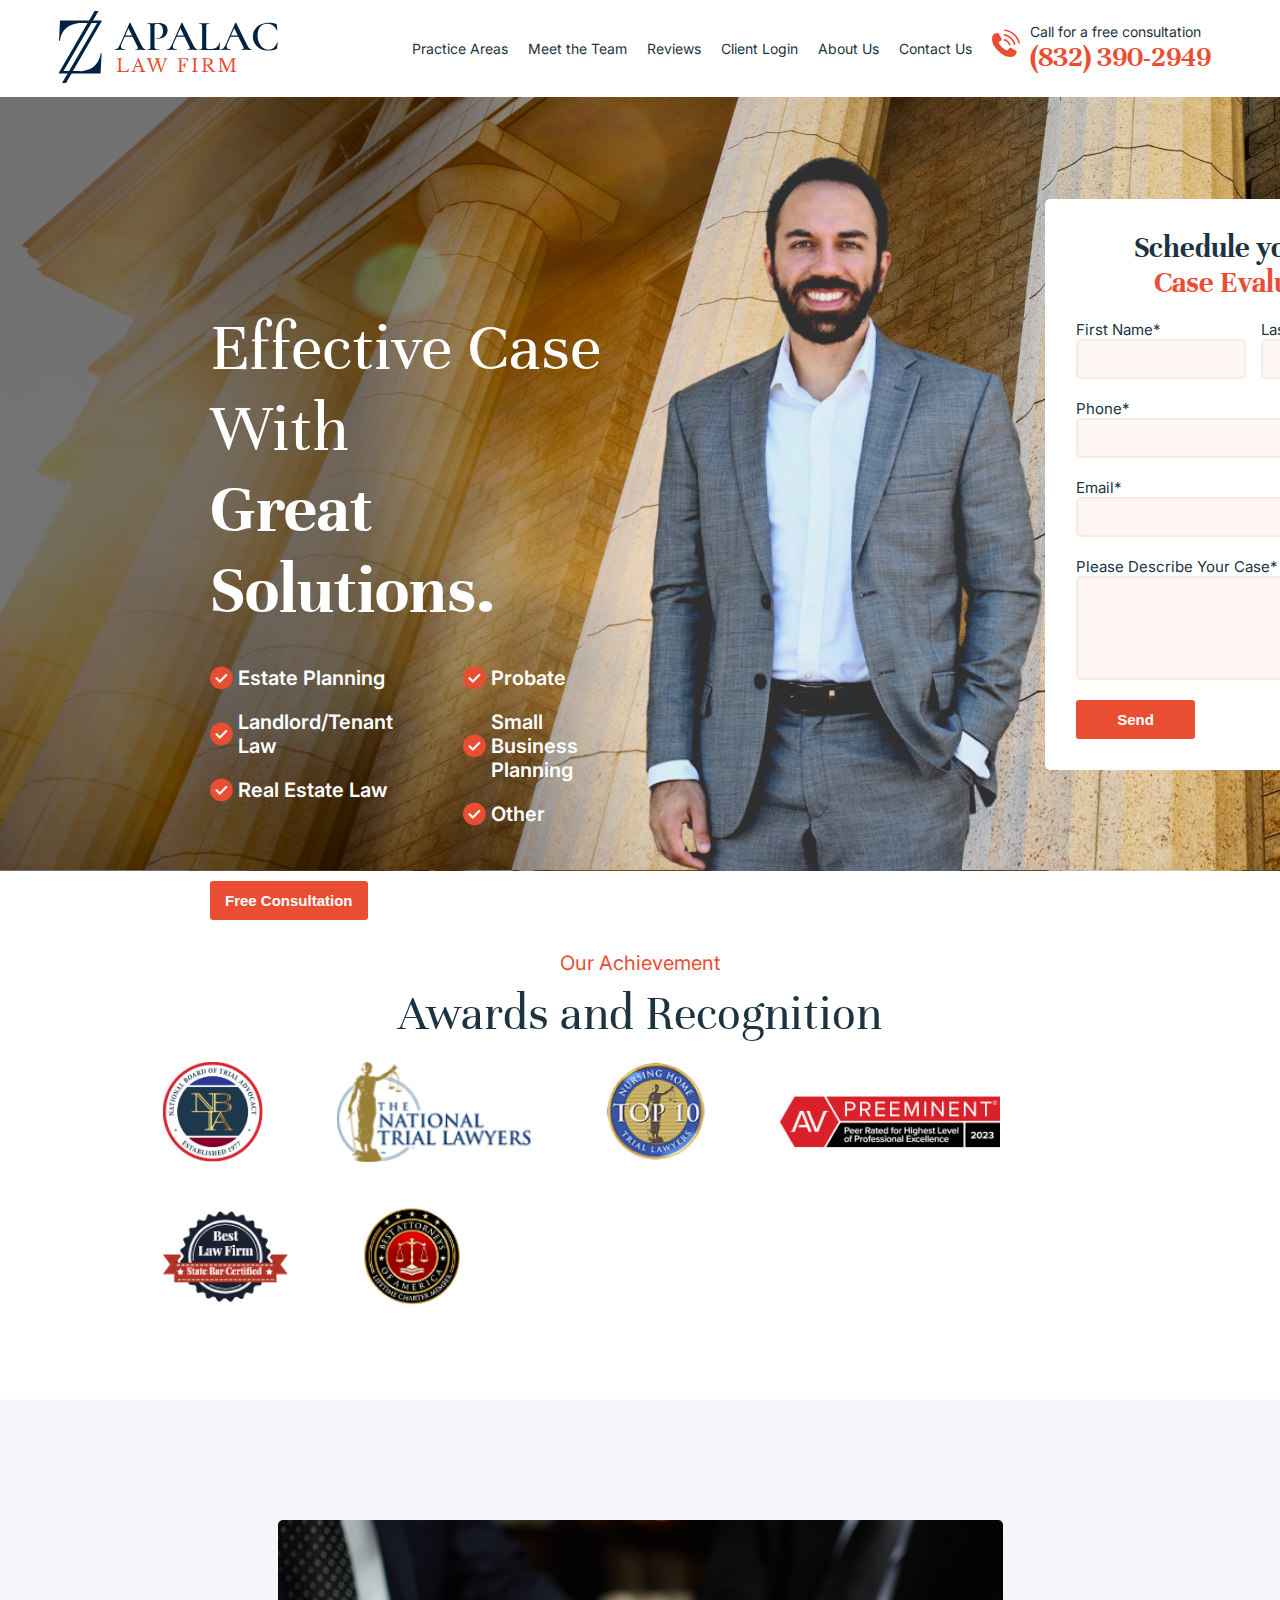
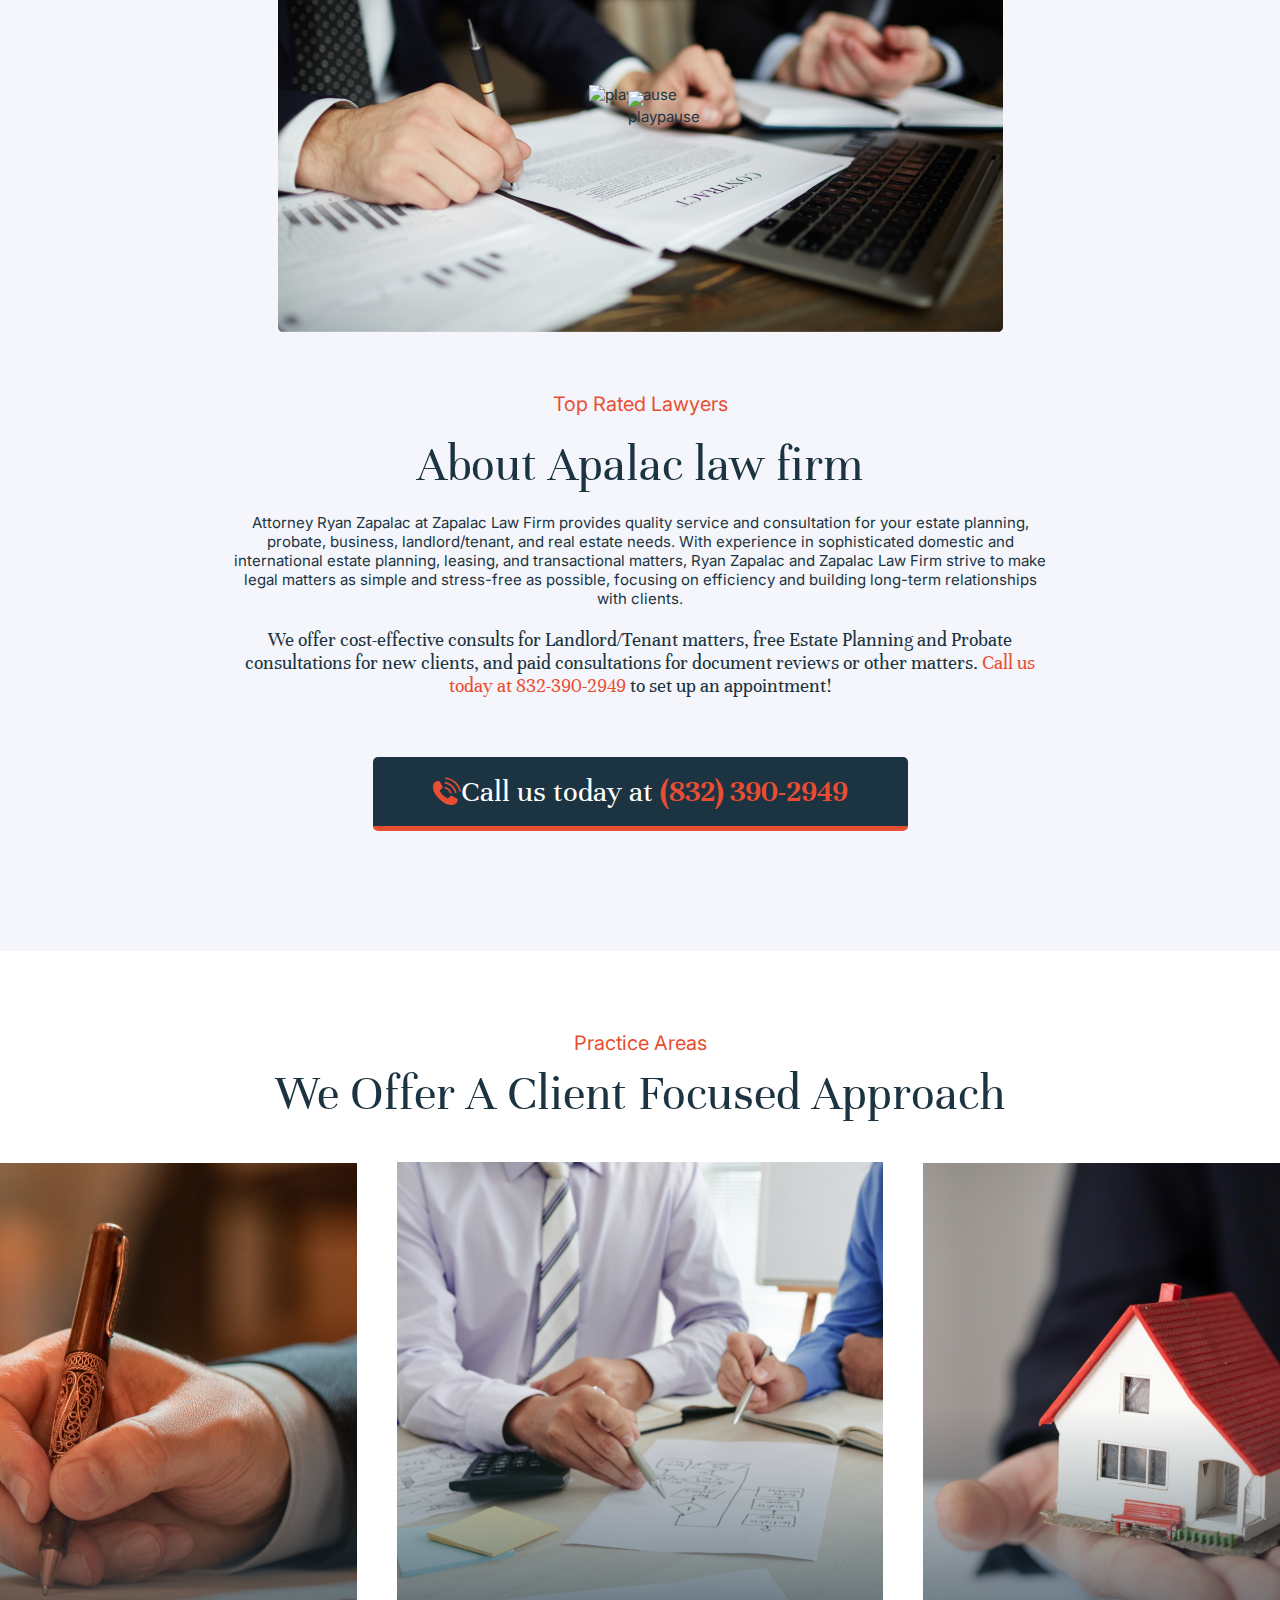
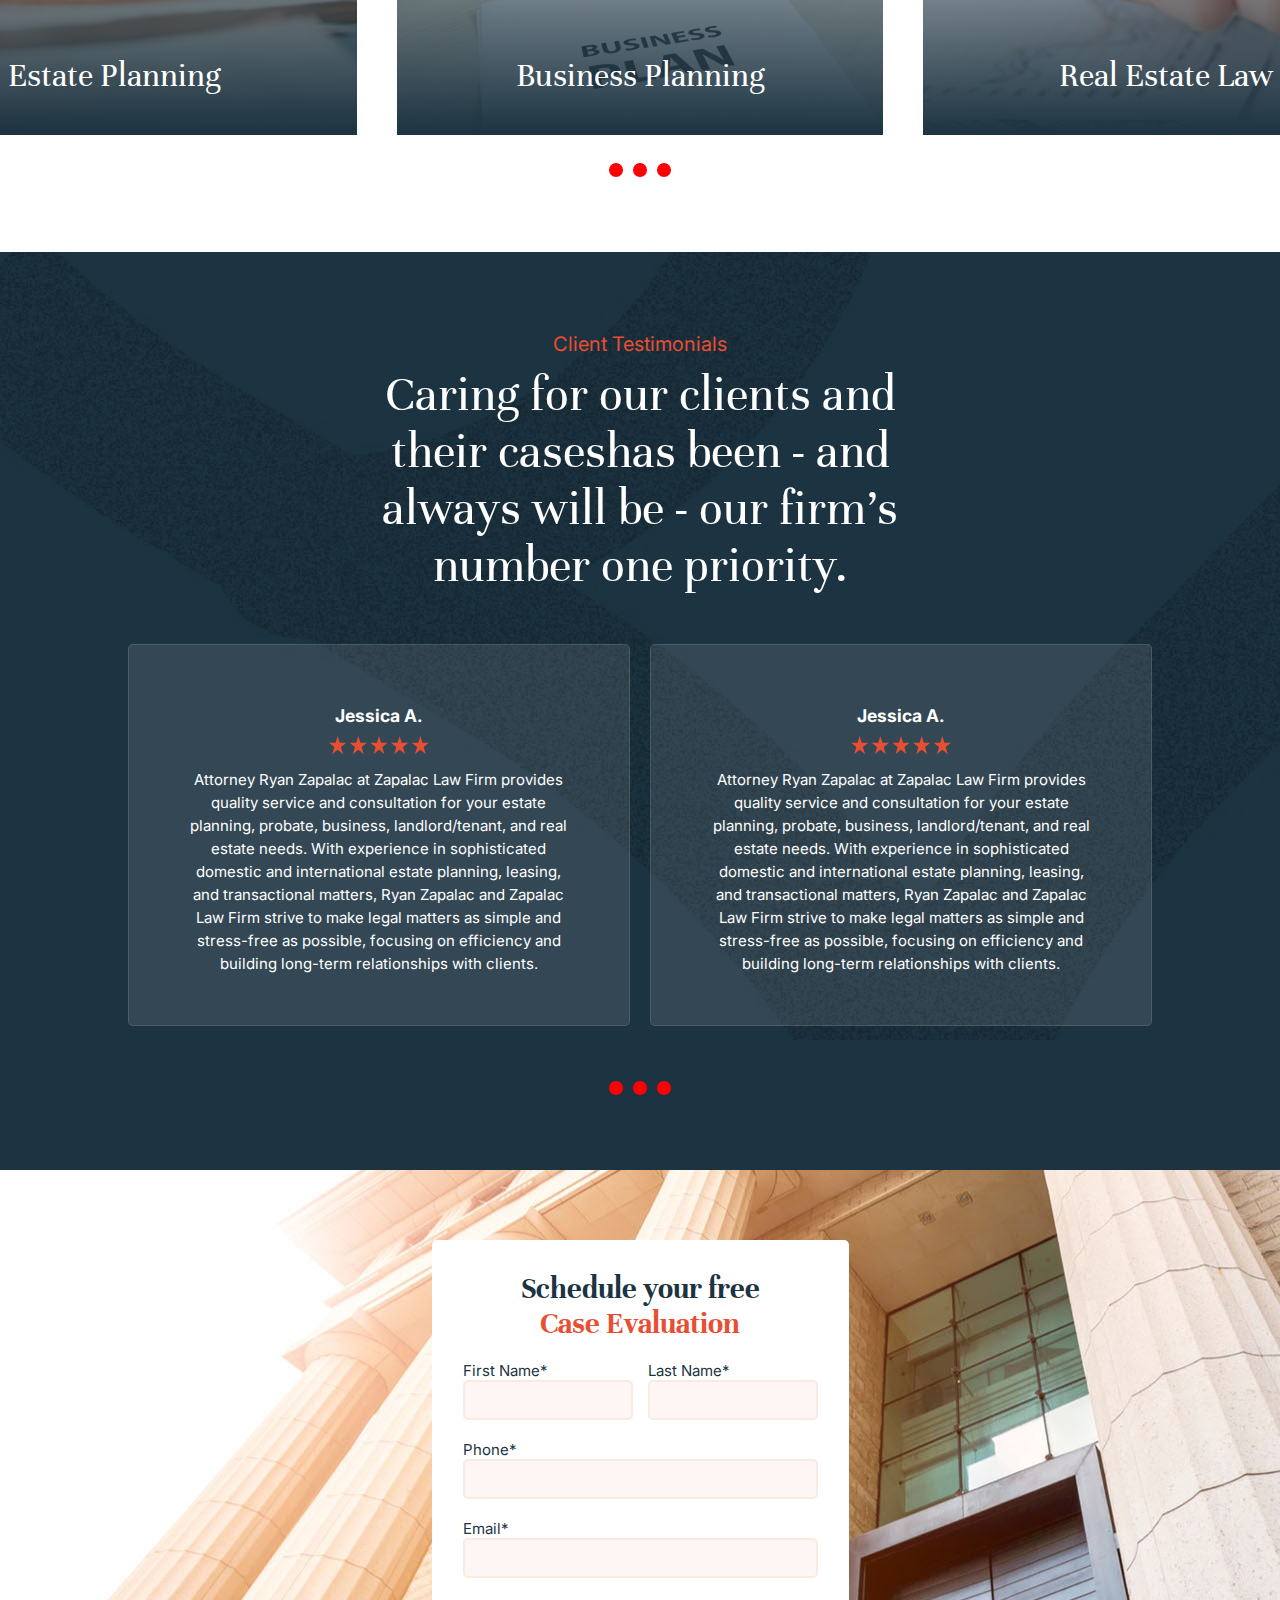
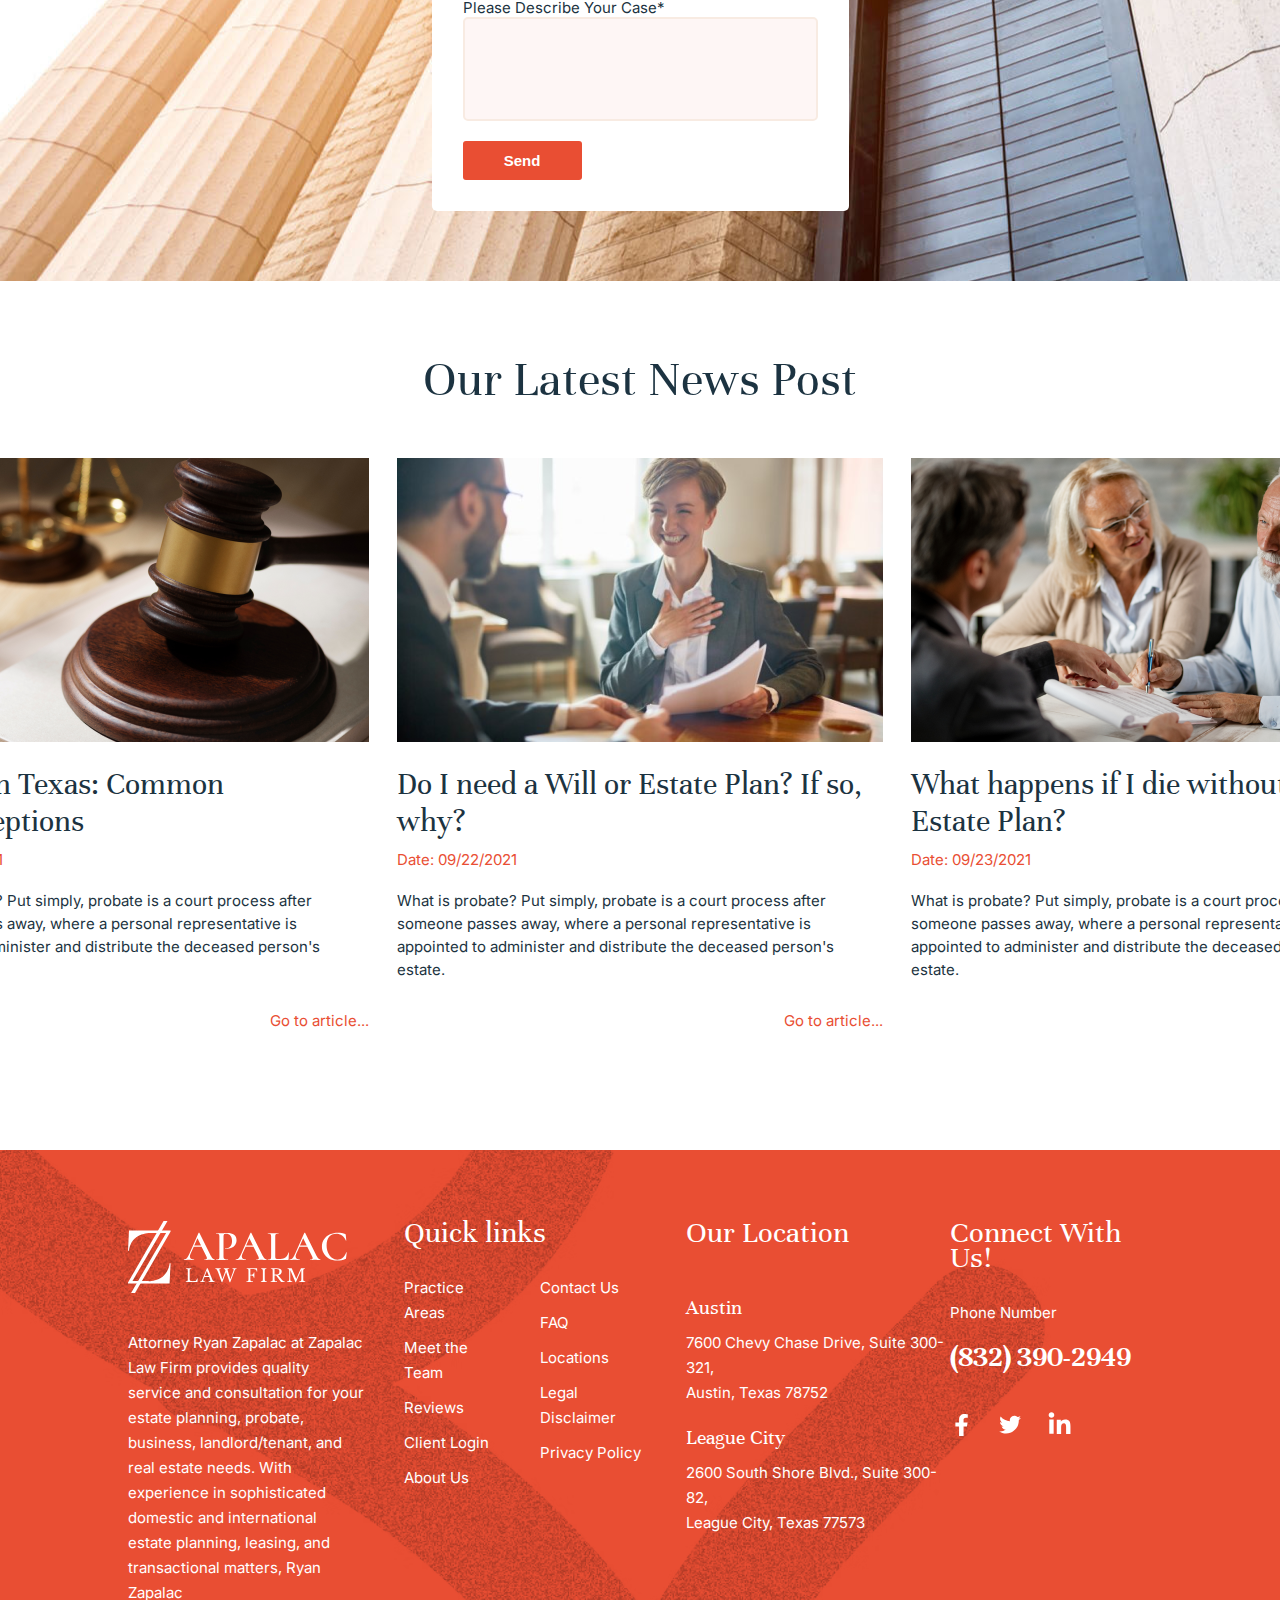
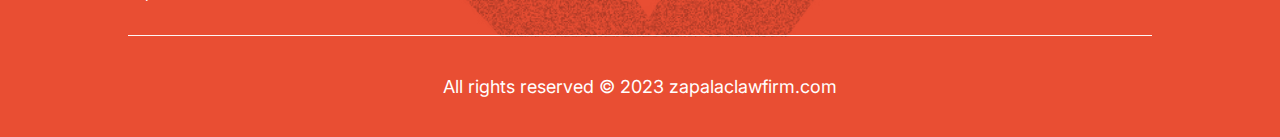
==== option_1/index.html @ a4710a79 "page 1 initiated" ====
<!DOCTYPE html>
<html lang="en">

<head>
    <meta charset="UTF-8">
    <meta name="viewport" content="width=device-width, initial-scale=1.0">
    <link rel="stylesheet" href="./styles.css">
    <title>ZAPALAC Law Firm</title>
</head>

<body>
    <div class="main">
        <header class="nav">
            <a href="#home"><img src="./src/apalac.svg" alt="zapalac logo"></a>
            <ul>
                <li><a href="#">Practice Areas<span class="arrow"></span></a></li>
                <li><a href="#">Meet the Team</a></li>
                <li><a href="#">Reviews</a></li>
                <li><a href="#">Client Login</a></li>
                <li><a href="#">About Us</a></li>
                <li><a href="#">Contact Us</a></li>
                <li class="contact">
                    <img src="./src/Vector_4.svg" alt="">
                    <span>Call for a free consultation <span class="phone">(832) 390-2949</span></span>
                </li>
            </ul>
        </header>
        <div class="hero">
            <div class="details">
                <h1>Effective Case With <span class="bold">Great Solutions.</span></h1>
                <div class="solutions">
                    <ul>
                        <li><img src="./src/check.svg" alt="check">Estate Planning</li>
                        <li><img src="./src/check.svg" alt="check">Landlord/Tenant Law</li>
                        <li><img src="./src/check.svg" alt="check">Real Estate Law</li>
                    </ul>
                    <ul>
                        <li><img src="./src/check.svg" alt="check">Probate</li>
                        <li><img src="./src/check.svg" alt="check">Small Business Planning</li>
                        <li><img src="./src/check.svg" alt="check">Other</li>
                    </ul>
                </div>
                <button><a href="#" class="button">Free Consultation</a></button>
            </div>
            <img id="person" src="./src/dfdsfd-removebg-preview 1.png" alt="person smiling">
            <form class="contact-form" action="">
                <h3>Schedule your free <span class="red">Case Evaluation</span></h3>
                <div class="form-name">
                    <label id="fn" for="first-name">First Name*</label>
                    <input type="text" id="first-name" name="first-name" required>
                    <label id="ln" for="last-name">Last Name*</label>
                    <input type="text" id="last-name" name="last-name" required>
                </div>
                <label for="phone">Phone*</label>
                <input type="tel" id="phone" name="phone" required>
                <label for="email">Email*</label>
                <input type="email" id="email" name="email" required>
                <label for="case">Please Describe Your Case*</label>
                <textarea name="case" id="case" cols="30" rows="10" required></textarea>
                <button class="send" type="submit">Send</button>
            </form>
        </div>
        <section class="awards">
            <p class="redinfo">Our Achievement</p>
            <h2>Awards and Recognition</h2>
            <div>
                <img src="./src/nbta_round_logo.png" alt="">
                <img src="./src/award_logo2.png" alt="">
                <img src="./src/award_logo1.png" alt="">
                <img src="./src/martindale-hubell.png" alt="">
                <img src="./src/award_logo3.png" alt="">
                <img src="./src/award_logo4.png" alt="">
            </div>
        </section>
        <section class="about">
            <div class="vid">
                <video poster="./src/businessman-reading-contract-closeup 1.png">
                    <source src="#" type="video/mp4">
                </video>
                <span class="controls">
                    <img id="circle" src="/src/Ellipse 12.svg" alt="playpause">
                    <img id="triangle" src="/src/Polygon 3.svg" alt="playpause">
                </span>
            </div>
            <p class="redinfo">
                Top Rated Lawyers
            </p>
            <h2>About Apalac law firm</h2>
            <p>
                Attorney Ryan Zapalac at Zapalac Law Firm provides quality service and consultation for your estate
                planning, probate, business, landlord/tenant, and real estate needs. With experience in sophisticated
                domestic and international estate planning, leasing, and transactional matters, Ryan Zapalac and Zapalac
                Law Firm strive to make legal matters as simple and stress-free as possible, focusing on efficiency and
                building long-term relationships with clients.
            </p>
            <p class="heading-font">
                We offer cost-effective consults for Landlord/Tenant matters, free Estate Planning and Probate
                consultations for new clients, and paid consultations for document reviews or other matters. <span
                    class="redinfo">Call
                    us today at 832-390-2949</span> to set up an appointment!
            </p>
            <div class="cell-phone">
                <img src="./src/Vector_4.svg" alt="">
                <span>Call us today at <span class="red">(832) 390-2949</span></span>
            </div>
        </section>
        <section class="offerings">
            <p class="redinfo">
                Practice Areas
            </p>
            <h2>We Offer A Client Focused Approach</h2>
            <div class="images carousel">
                <div class="image">
                    <img src="./src/director-signing-documents-with-fashion-pen-high-quality-photo (1) 2.png"
                        alt="signing document">
                    <figcaption>Estate Planning</figcaption>
                </div>
                <div class="image">
                    <img src="./src/two-cropped-startuppers-developing-business-plan 4.png"
                        alt="two startupper planning">
                    <figcaption>Business Planning</figcaption>
                </div>
                <div class="image">
                    <img src="./src/house-investments-elements-composition 2.png" alt="mini house on hand">
                    <figcaption>Real Estate Law</figcaption>
                </div>
            </div>
            <div class="nav-dot carousel">
                <span class="dot"></span>
                <span class="dot"></span>
                <span class="dot"></span>
            </div>
        </section>
        <section class="opinion">
            <p class="redinfo">
                Client Testimonials
            </p>
            <h2>Caring for our clients and their caseshas been - and always will be - our firm's number one priority.
            </h2>
            <div class="ratings carousel">
                <div class="rating">
                    <h3 class="client">Jessica A.</h3>
                    <div class="stars">
                        <img class="star-active" src="./src/Union.svg" alt="star">
                    </div>
                    <p class="client-opinion">
                        Attorney Ryan Zapalac at Zapalac Law Firm provides quality service and
                        consultation for your estate planning, probate, business, landlord/tenant, and real estate
                        needs. With experience in sophisticated domestic and international estate planning, leasing, and
                        transactional matters, Ryan Zapalac and Zapalac Law Firm strive to make legal matters as simple
                        and stress-free as possible, focusing on efficiency and building long-term relationships with
                        clients.
                    </p>
                </div>
                <div class="rating">
                    <h3 class="client">Jessica A.</h3>
                    <div class="stars">
                        <img class="star-active" src="./src/Union.svg" alt="star">
                    </div>
                    <p class="client-opinion">
                        Attorney Ryan Zapalac at Zapalac Law Firm provides quality service and
                        consultation for your estate planning, probate, business, landlord/tenant, and real estate
                        needs. With experience in sophisticated domestic and international estate planning, leasing, and
                        transactional matters, Ryan Zapalac and Zapalac Law Firm strive to make legal matters as simple
                        and stress-free as possible, focusing on efficiency and building long-term relationships with
                        clients.
                    </p>
                </div>
            </div>

            <div class="nav-dot carousel">
                <span class="dot"></span>
                <span class="dot"></span>
                <span class="dot"></span>
            </div>
        </section>
        <section class="case-eval">
            <form class="contact-form" action="">
                <h3>Schedule your free <span class="red">Case Evaluation</span></h3>
                <div class="form-name">
                    <label id="fn" for="first-name">First Name*</label>
                    <input type="text" id="first-name" name="first-name" required>
                    <label id="ln" for="last-name">Last Name*</label>
                    <input type="text" id="last-name" name="last-name" required>
                </div>
                <label for="phone">Phone*</label>
                <input type="tel" id="phone" name="phone" required>
                <label for="email">Email*</label>
                <input type="email" id="email" name="email" required>
                <label for="case">Please Describe Your Case*</label>
                <textarea name="case" id="case" cols="30" rows="10" required></textarea>
                <button class="send" type="submit">Send</button>
            </form>
        </section>
        <section class="post-content">
            <h2>
                Our Latest News Post
            </h2>
            <div class="posts carousel">
                <div class="post">
                    <img src="./src/top-view-career-guidance-items-judges 1.png" alt="judge items">
                    <h3 class="posttitle">Probate in Texas: Common Misconceptions</h3>
                    <p class="postdate">Date: 09/23/2021</p>
                    <p class="posttext">
                        What is probate? Put simply, probate is a court process after someone passes
                        away, where a personal representative is appointed to administer and distribute the deceased
                        person's estate.
                    </p>
                    <a href="#" class="postlink">Go to article...</a>
                </div>
                <div class="post">
                    <img src="./src/bg 1.png" alt="two person having conversation">
                    <h3 class="posttitle">Do I need a Will or Estate Plan? If so, why?</h3>
                    <p class="postdate">Date: 09/22/2021</p>
                    <p class="posttext">
                        What is probate? Put simply, probate is a court process after someone passes away, where a
                        personal representative is appointed to administer and distribute the deceased person's estate.
                    </p>
                    <a href="#" class="postlink">Go to article...</a>
                </div>
                <div class="post">
                    <img src="./src/mature-couple-having-meeting-with-bank-manager-signing-lease-agreement-office-focus-is-mature-man 1.png"
                        alt="mature couple having conversation with bank manager">
                    <h3 class="posttitle">What happens if I die without an Estate Plan?</h3>
                    <p class="postdate">Date: 09/23/2021</p>
                    <p class="posttext">What is probate? Put simply, probate is a court process after someone passes
                        away, where a personal representative is appointed to administer and distribute the deceased
                        person's estate.</p>
                    <a href="#" class="postlink">Go to article...</a>
                </div>
            </div>
        </section>
        <section class="footer">
            <div class="footer-column">
                <div class="footer-about">
                    <img src="./src/apalac-2.svg" alt="logo">
                    <p>
                        Attorney Ryan Zapalac at Zapalac Law Firm provides quality service and consultation for your
                        estate planning, probate, business, landlord/tenant, and real estate needs. With experience in
                        sophisticated domestic and international estate planning, leasing, and transactional matters,
                        Ryan Zapalac </p>
                </div>
                <div class="links">
                    <h4>Quick links</h4>
                    <div>
                        <ul class="navlink">
                            <li><a href="#">Practice Areas<span class="arrow"></span></a></li>
                            <li><a href="#">Meet the Team</a></li>
                            <li><a href="#">Reviews</a></li>
                            <li><a href="#">Client Login</a></li>
                            <li><a href="#">About Us</a></li>
                        </ul>
                        <ul class="navlink">
                            <li><a href="#">Contact Us</a></li>
                            <li><a href="#">FAQ</a></li>
                            <li><a href="#">Locations</a></li>
                            <li><a href="#">Legal Disclaimer</a></li>
                            <li><a href="#">Privacy Policy</a></li>
                        </ul>
                    </div>
                </div>
                <div class="location">
                    <h4>Our Location</h4>
                    <p class="place">Austin</p>
                    <p class="address">7600 Chevy Chase Drive, Suite 300-321, <br>Austin, Texas 78752</p>
                    <p class="place">League City</p>
                    <p class="address">2600 South Shore Blvd., Suite 300-82,
                        <br>League City, Texas 77573
                    </p>
                </div>
                <div class="social">
                    <h4>Connect With Us!</h4>
                    <p>Phone Number</p>
                    <h3 class="phone">(832) 390-2949</h3>
                    <div>
                        <a class="s-links" href="#"><img src="./src/cib_facebook-f.svg" alt="fb"></a>
                        <a class="s-links" href="#"><img src="./src/akar-icons_twitter-fill.svg" alt="twitter"></a>
                        <a class="s-links" href="#"><img src="./src/akar-icons_linkedin-fill.svg" alt="linkedin"></a>
                    </div>
                </div>
            </div>
            <hr class="line">
            <p class="copyright">All rights reserved &copy; 2023 zapalaclawfirm.com</p>
        </section>
    </div>

    <script src="./scripts.js"></script>
</body>

</html>
---- option_1/styles.css ----
@import url('https://fonts.googleapis.com/css2?family=Inter:wght@400;500;700&family=Unna:wght@400;700&display=swap');

* {
    margin: 0;
    padding: 0;
    box-sizing: border-box;
}

:root {
    --dark-color: #1C3341;
    --pop-color: #E94E33;
    --pop-muted-color: #fef6f5;
    --border-form: #f8ebe2;
    --border-rating: #DBDBDB26;
    --bg-primary: #ffffff;
    --bg-secondary: #f4f6fb;
    --header-font: 'Unna', serif;
    --detail-font: 'Inter', sans-serif;
}

html {
    font-size: 62.5%;
}

body {
    margin: 0 auto;
    color: var(--dark-color);
    font-family: var(--detail-font);
    font-size: 1.5rem;
    max-width: 192rem;
}


a {
    color: var(--dark-color);
    text-decoration: none;
}

.nav {
    padding: 1.2rem;
    display: flex;
    align-items: center;
    height: 9.7rem;
    justify-content: space-around;
}

.nav ul {
    display: flex;
    align-items: center;
}

.nav ul li {
    font-size: 1.4rem;
    padding: 1rem;
    list-style: none;
}

.contact {
    display: flex;
}

.contact img {
    padding: 0 1rem 1rem 0
}

.phone {
    display: block;
    color: var(--pop-color);
    font-family: var(--header-font);
    font-size: 3rem;
    font-weight: 600;
}

.hero {
    padding: 0 21rem 0 0;
    width: 100%;
    height: 77.4rem;
    display: flex;
    align-items: center;
    justify-content: space-around;
    background-image: url(./src/grey-marble-column-details-building\ 1.png);
}

#person {
    margin: 5.5rem 0 0 0;
}

.details {
    padding: 21rem 0 0 21rem;
    color: var(--bg-primary);
    height: 100%;
    width: 60%;
    background-image: linear-gradient(90deg, rgba(0, 0, 0, 0.55) 55%, rgba(0, 0, 0, 0));
}



h1 {

    font-family: var(--header-font);
    font-size: 7rem;
    font-weight: 400;
}

.bold {
    display: block;
    font-weight: 600;
}

.solutions {
    display: flex;
    padding: 2.5rem 0;
}

.solutions li {
    display: flex;
    padding: 1rem 7rem 1rem 0;
    list-style-type: none;
    font-weight: 600;
    font-size: 2rem;

}

.solutions li img {
    padding-right: 0.5rem;
}

form {
    padding: 3.1rem;
    background-color: var(--bg-primary);
    display: flex;
    flex-direction: column;
    justify-content: center;
    border-radius: 5px;
}

form * {
    display: block;
}

label {
    padding-top: 2rem;
}

input,
textarea {
    padding: 1rem;
    height: 4rem;
    background-color: var(--pop-muted-color);
    border: 2px solid var(--border-form);
    border-radius: 5px;
}

.form-name {
    display: grid;
    grid-template:
        'lb1 lb2'
        'inp1 inp2';
    gap: 0 1.5rem;
}

.form-name * {
    width: 17rem;
}

#fn {
    grid-area: lb1;
}

#ln {
    grid-area: lb2;
}

#first-name {
    grid-area: inp1;
}

#last-name {
    grid-area: inp2;
}

#case {
    resize: none;
    height: 10.4rem;
}

button {
    color: var(--bg-primary);
    background-color: var(--pop-color);
    margin-top: 2rem;
    padding: 1.1rem 1.5rem;
    border: none;
    border-radius: 3px;
    font-weight: 600;
    font-size: 1.5rem;
}

button a {
    color: var(--bg-primary);
}

.send {
    width: 11.9rem;
}

section {
    padding: 7rem 10%;
    display: flex;
    flex-direction: column;
    align-items: center;
}

.redinfo {
    color: var(--pop-color);
    font-size: 2rem;
    padding: 1rem;
}

.awards img {
    padding: 2rem 3.5rem;
}

.about {
    background-color: var(--bg-secondary);
}

.vid {
    position: relative;
    width: 72.5rem;
    height: 41.2rem;
    margin: 5rem 0;
}

.controls {
    position: absolute;
    top: 40%;
    left: 43%;
}

#triangle {
    position: absolute;
    top: 31%;
    left: 44%;
}

.about h2,
.about p {
    padding: 1rem 10rem;
    text-align: center;
}

.heading-font {
    font-family: var(--header-font);
    font-size: 2rem;
}

.heading-font .redinfo {
    padding: 0;
}

h2 {
    font-family: var(--header-font);
    font-size: 5rem;
    font-weight: 400;
}

form h3,
.red {
    font-family: var(--header-font);
    font-size: 3.1rem;
    text-align: center;

}

.red {
    color: var(--pop-color);
    font-weight: 600;
}

.cell-phone {
    margin: 5rem 0;
    display: flex;
    font-size: 3.1rem;
    font-family: var(--header-font);
    color: var(--bg-primary);
    background-color: var(--dark-color);
    padding: 1.7rem 6rem;
    border-radius: 0.5rem;
    border-bottom: 0.5rem solid var(--pop-color);
}

.carousel {
    display: flex;

    align-items: center;
    justify-content: space-between;
}



.image {
    padding: 4rem 2rem 2rem;
    position: relative;
}

figcaption {
    background-image: linear-gradient(rgba(0, 0, 0, 0), var(--dark-color));
    text-align: center;
    position: absolute;
    width: calc(100% - 4rem);
    padding: 25rem 0 4rem;
    bottom: 3.6%;
    font-family: var(--header-font);
    font-size: 3.4rem;
    color: var(--bg-primary);
}

.dot {
    width: 1.4rem;
    aspect-ratio: 1;
    background: red;
    margin: 0.5rem;
    border-radius: 50%;
}

.opinion {
    text-align: center;
    color: var(--bg-primary);
    background-image: url(./src/IMG.png);
    background-repeat: no-repeat;
    background-color: var(--dark-color);
}

.opinion h2 {
    width: 59%;
}

.ratings {
    padding: 5rem 0;
}

.rating {
    border: 1px solid var(--border-rating);
    border-radius: 5px;
    padding: 6rem 6rem 5rem;
    width: 49%;
    background-color: rgba(255, 255, 255, .1);
}

.client-opinion,
.posttext {
    line-height: 2.3rem;
}

.stars {
    padding: 1rem;
}

.case-eval {
    background-image: url(src/european-style-roman-column-1920x1200\ 2.png);
}

.post {
    margin: 5rem 1.4rem;
    width: 48.6rem;
}

.posttitle {
    font-family: var(--header-font);
    font-size: 3.2rem;
    font-weight: 400;
    padding: 2rem 0 1rem;
}

.postdate {
    color: var(--pop-color);
    padding-bottom: 2rem;
}

.postlink {
    color: var(--pop-color);
    display: block;
    padding-top: 3rem;
    text-align: right;
}

.footer {
    background-color: var(--pop-color);
    background-image: url(./src/IMG-1.png);
    background-repeat: no-repeat;
    color: var(--bg-primary);
    padding-bottom: 0;
}

.footer h4,
.footer img {
    padding: 0 0 3rem 0;
    font-family: var(--header-font);
    font-size: 3.1rem;
    font-weight: 400;
}

.place {
    font-family: var(--header-font);
    font-size: 2.1rem;
    padding: 2rem 0 1rem 0;
}

.footer-column {
    display: flex;
    width: 100%;
    justify-content: space-between;
    line-height: 2.5rem;
    padding-bottom: 1rem;
}

.links div {
    display: flex;
}

.footer-about {
    padding-right: 4rem;
    width: 27%;
}



.footer li {
    list-style: none;
    padding: 0 4rem 1rem 0;
}

.footer li a {
    color: var(--bg-primary);
}

.footer .phone {
    color: var(--bg-primary);
    padding: 2rem 0 4rem 0;
}

.s-links {
    padding-right: 2rem;
}

.line {
    margin: 2rem;
    background-color: var(--pop-muted-color);
    width: 100%;
    height: 1px;
    border: none;
}

.copyright {
    padding: 2rem 0 4rem 0;
    font-size: 1.8rem;
}
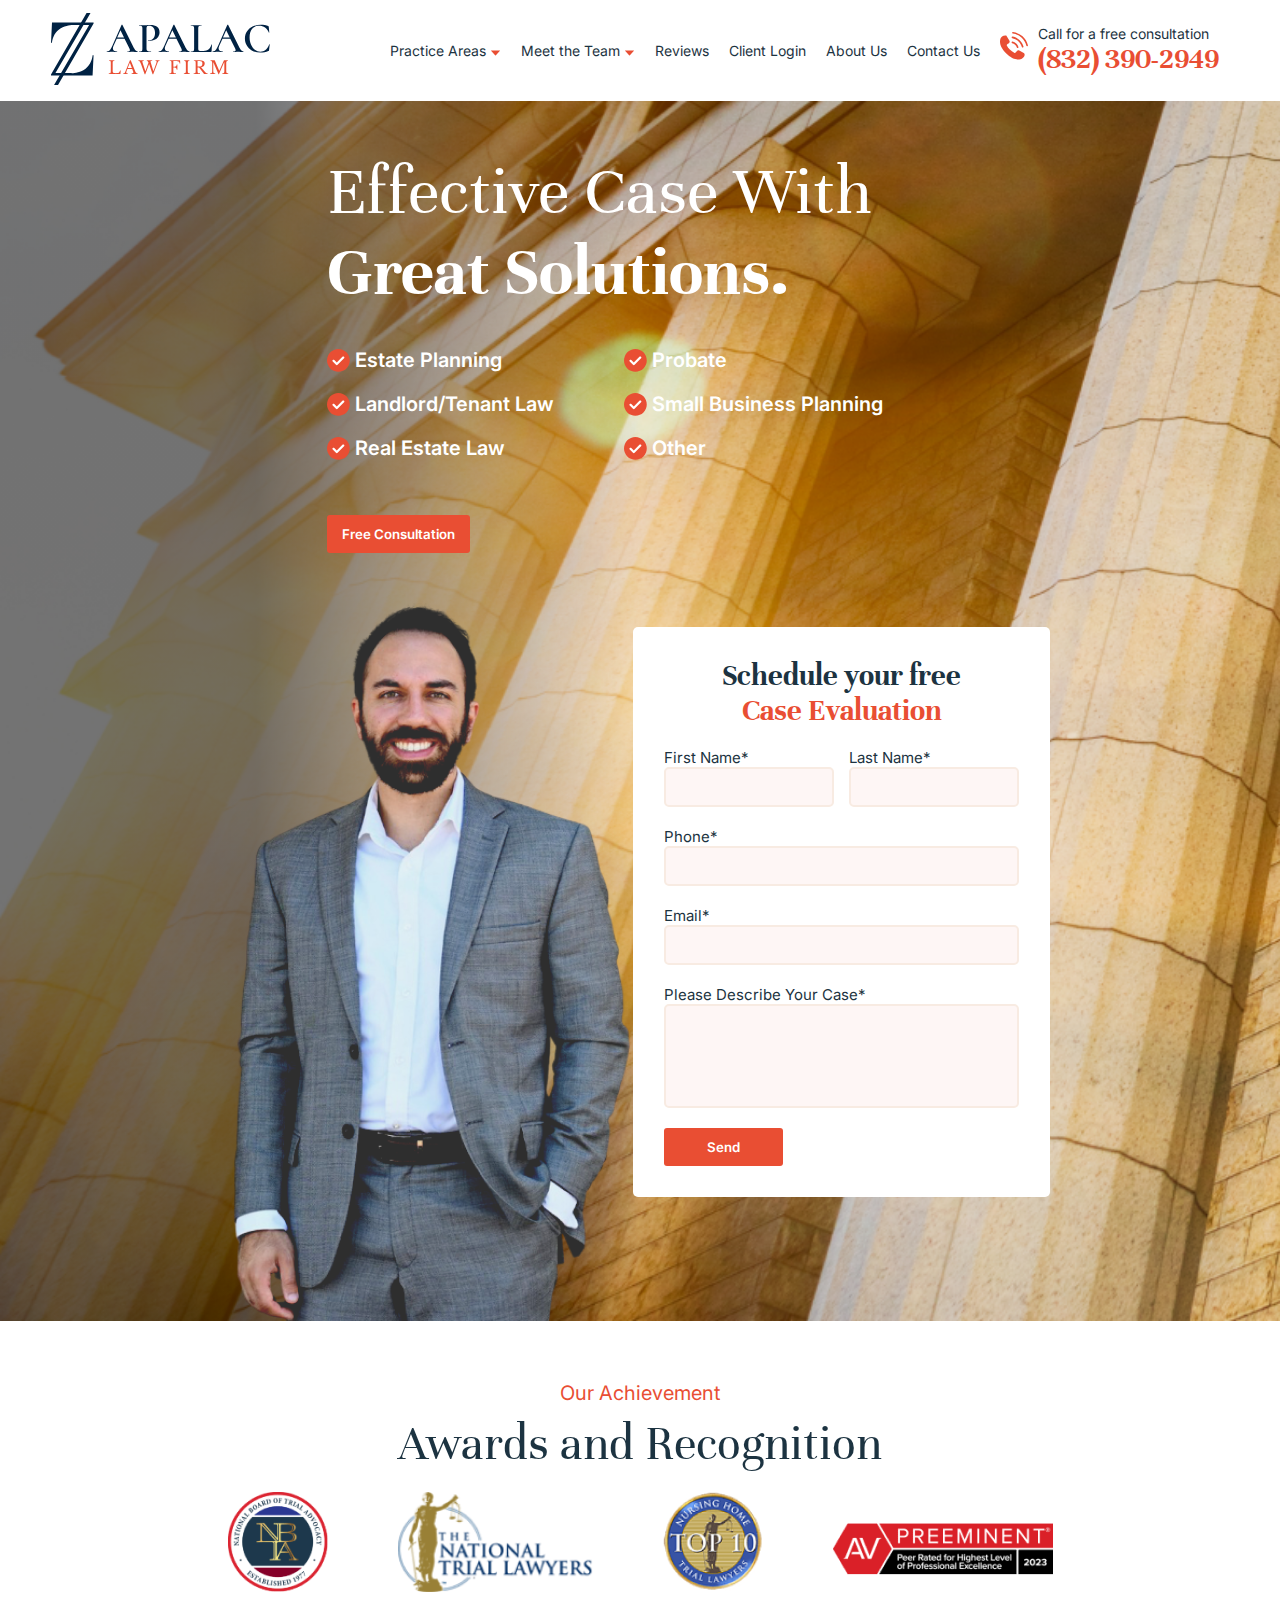
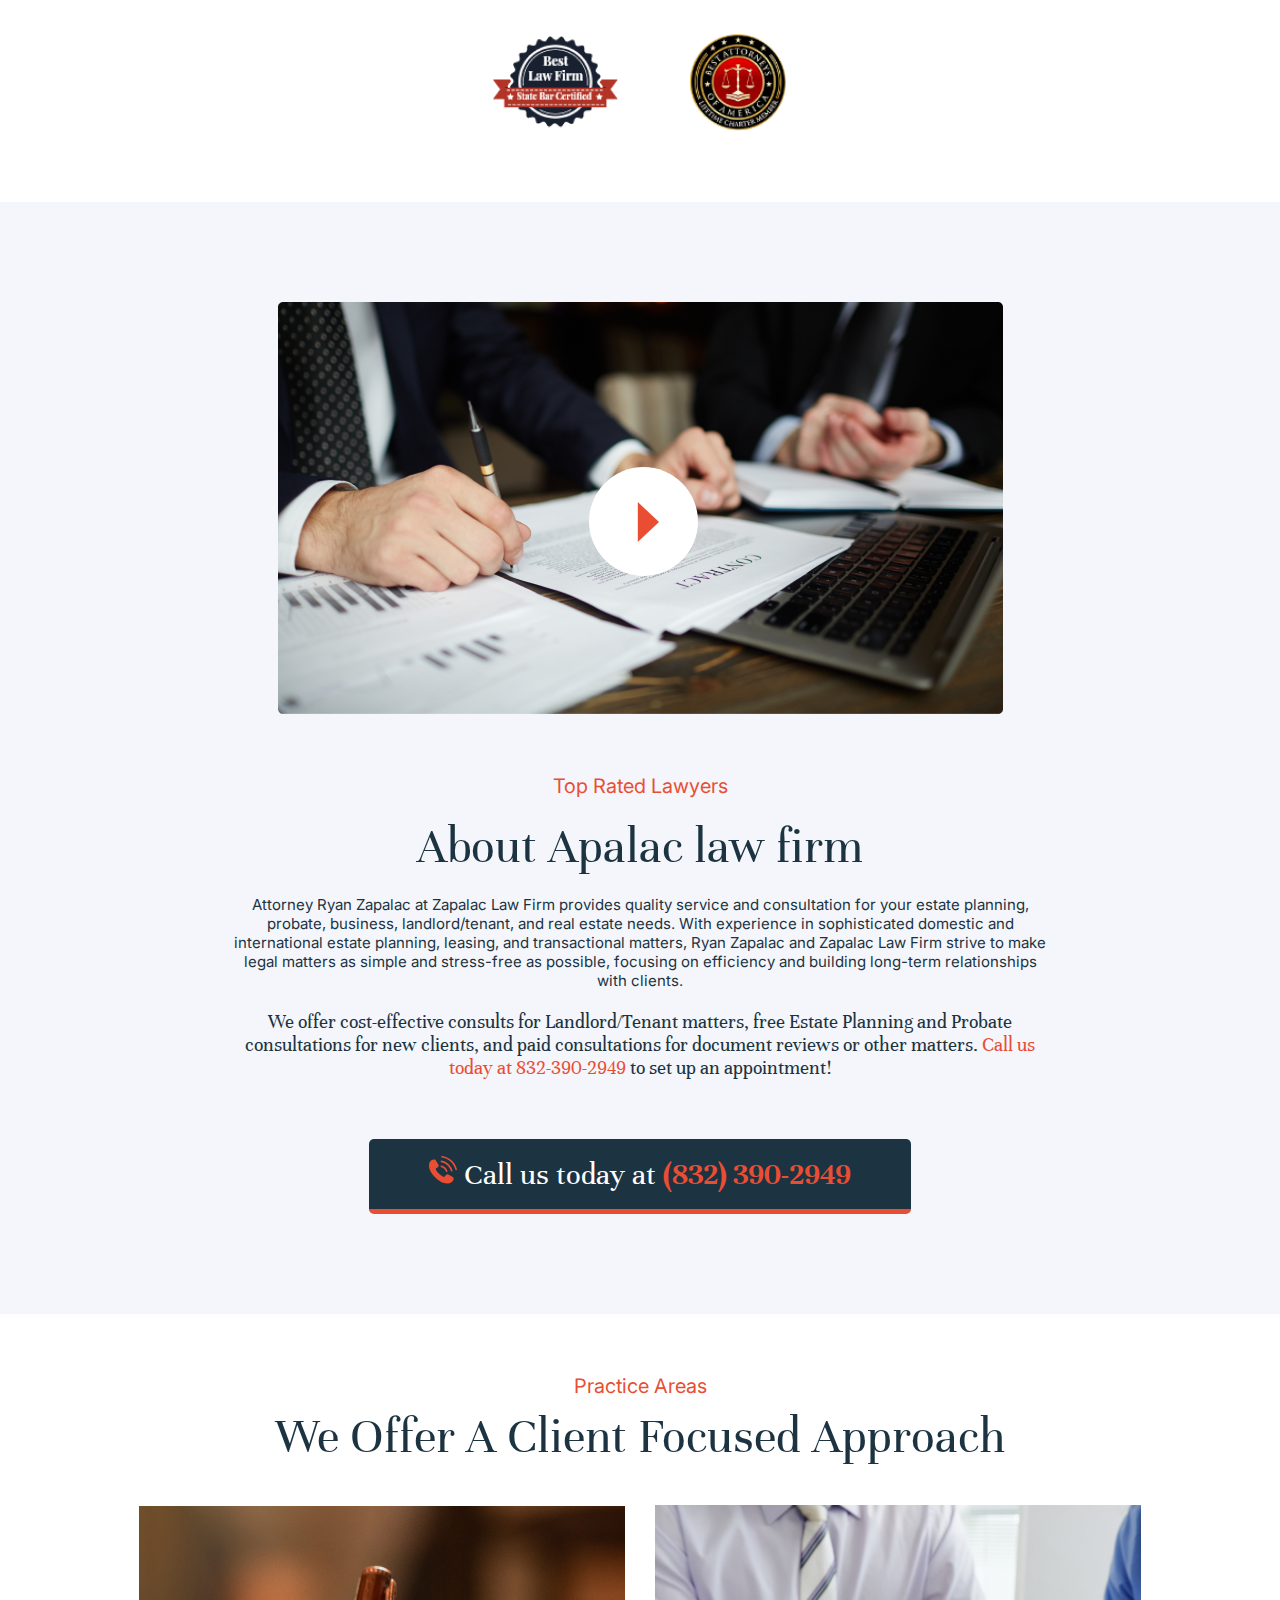
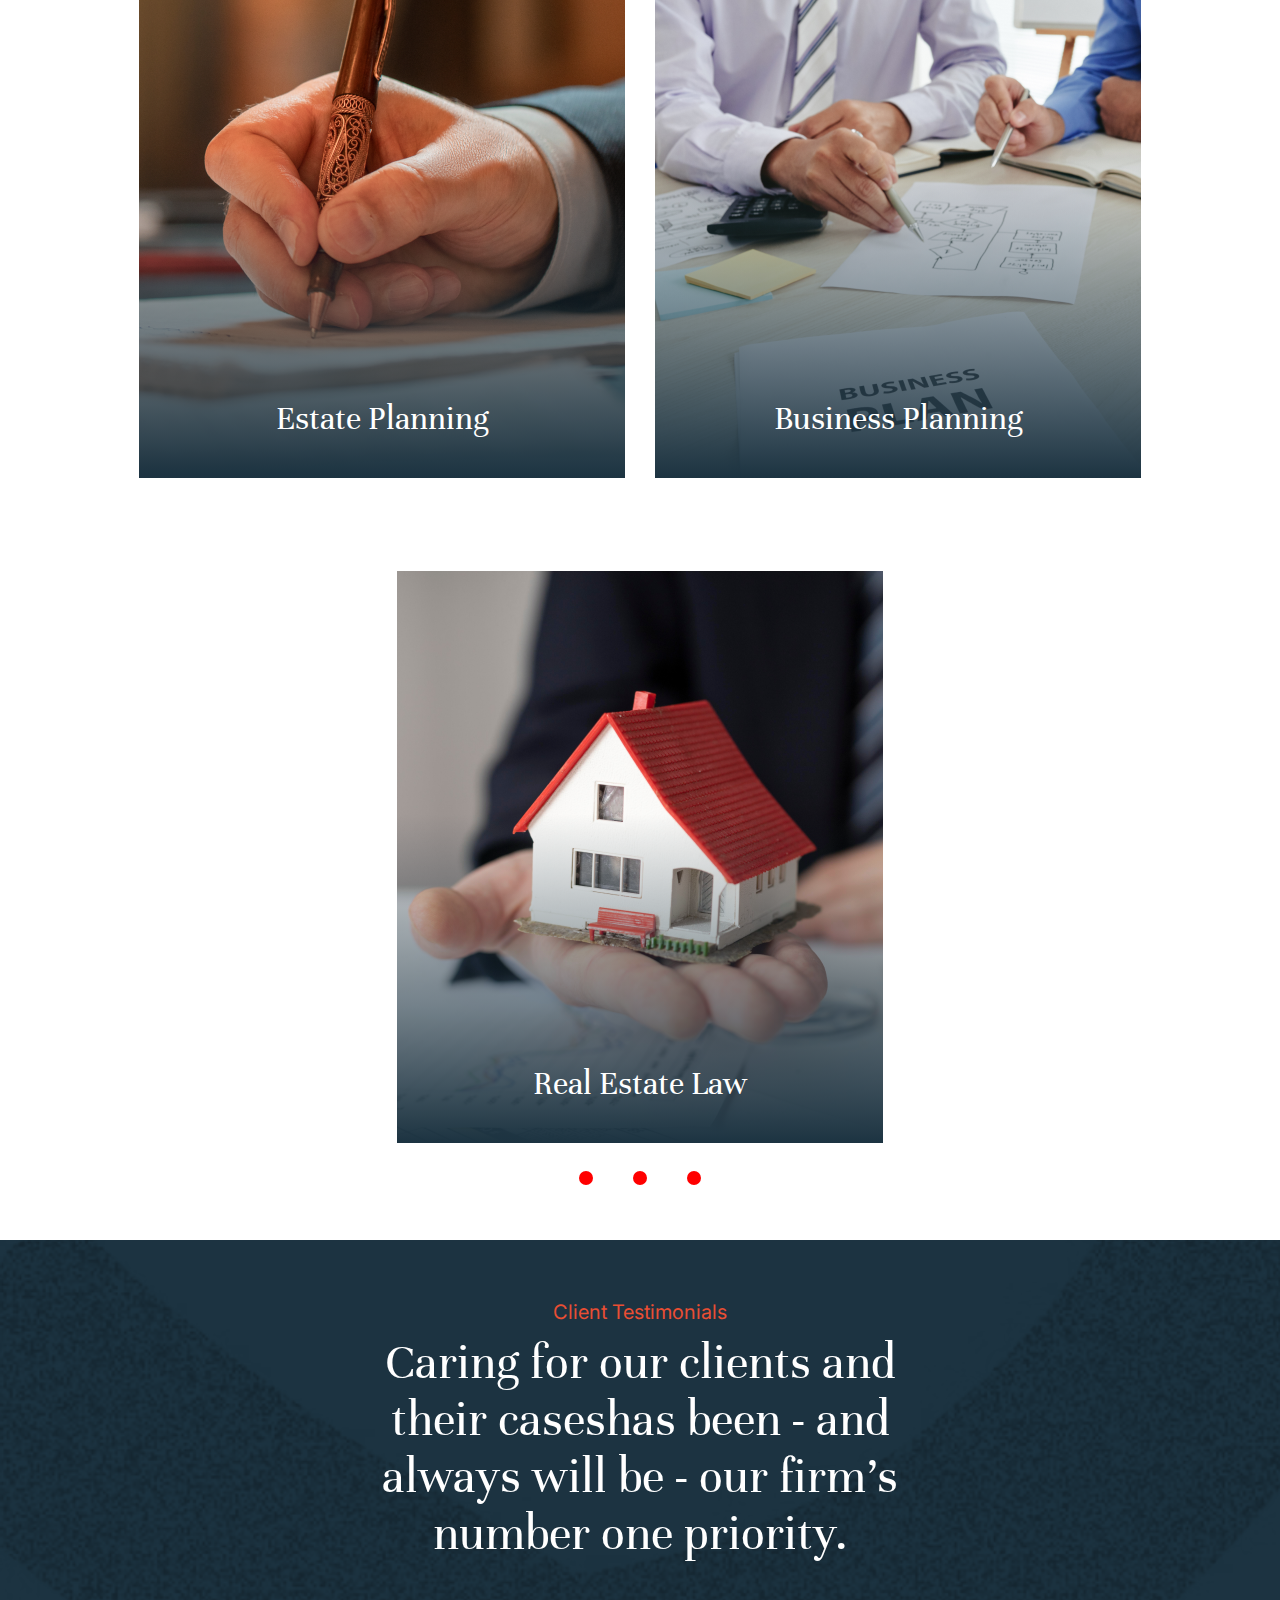
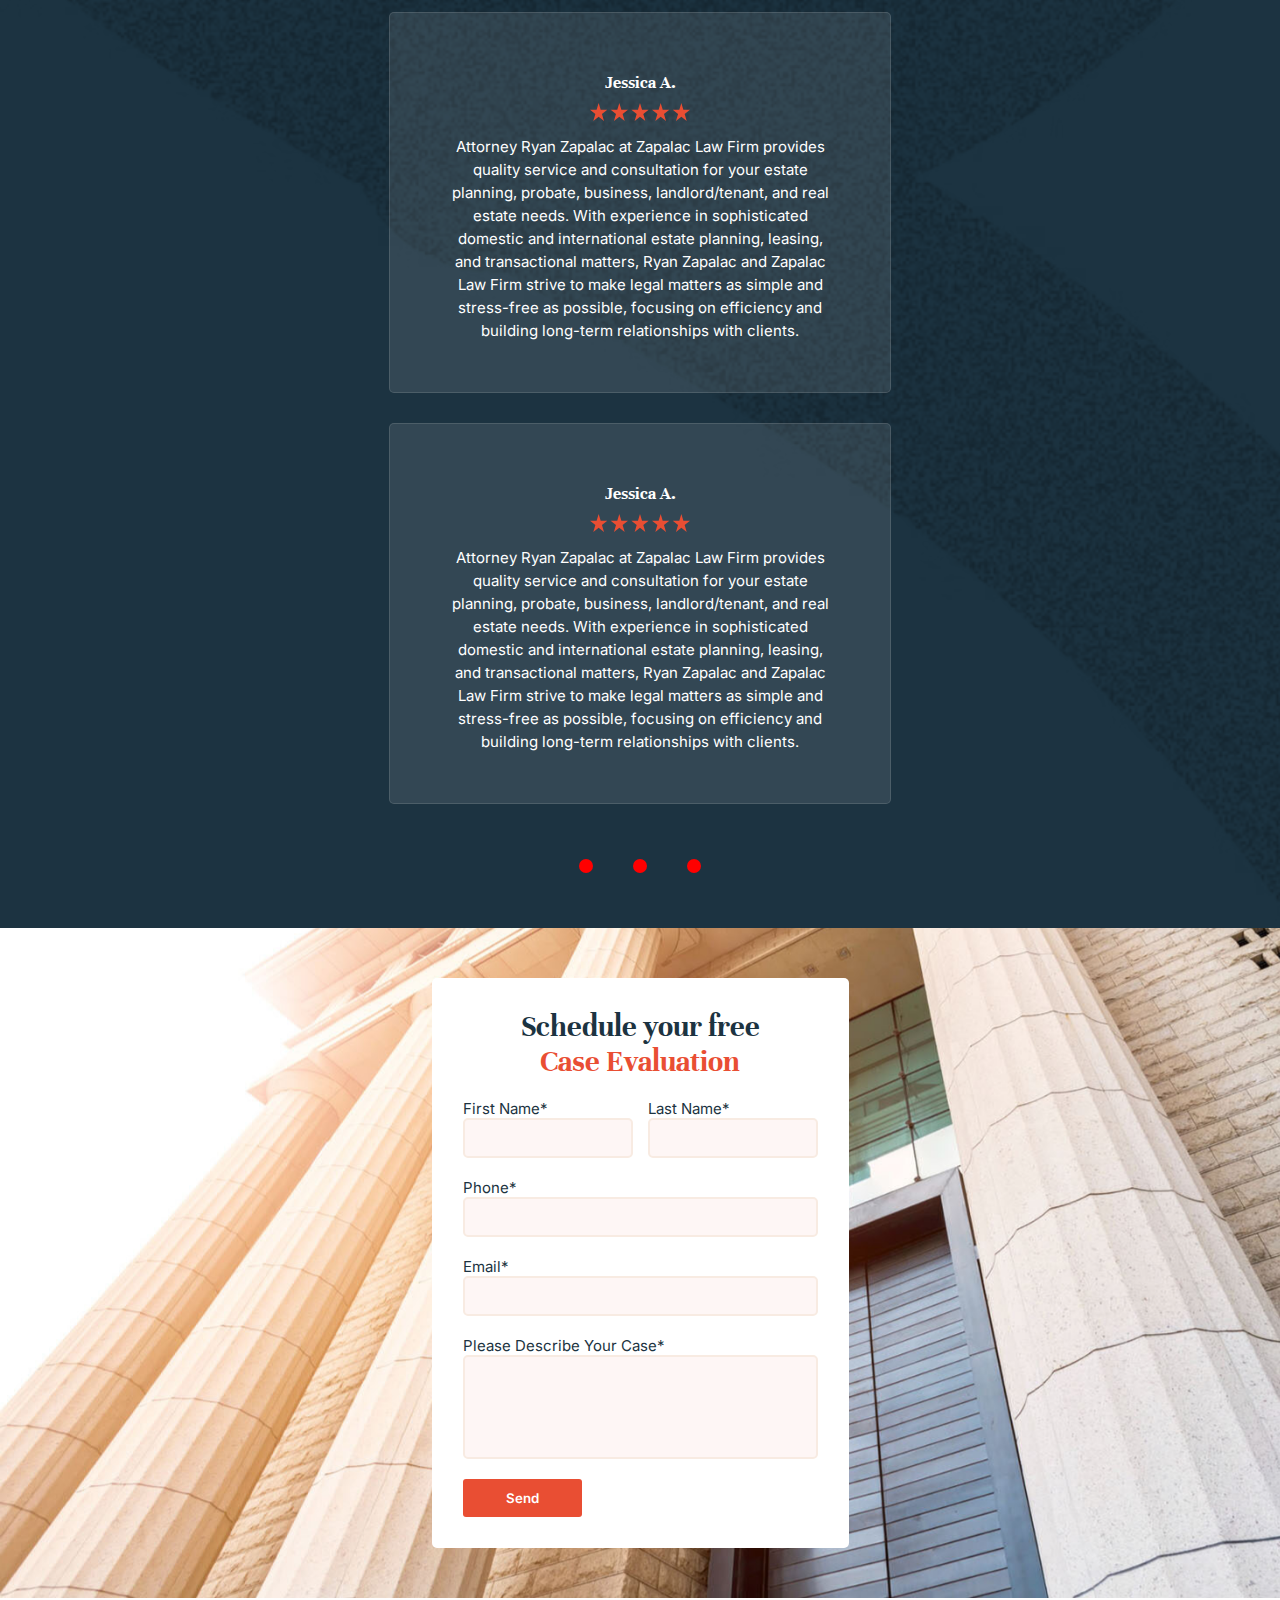
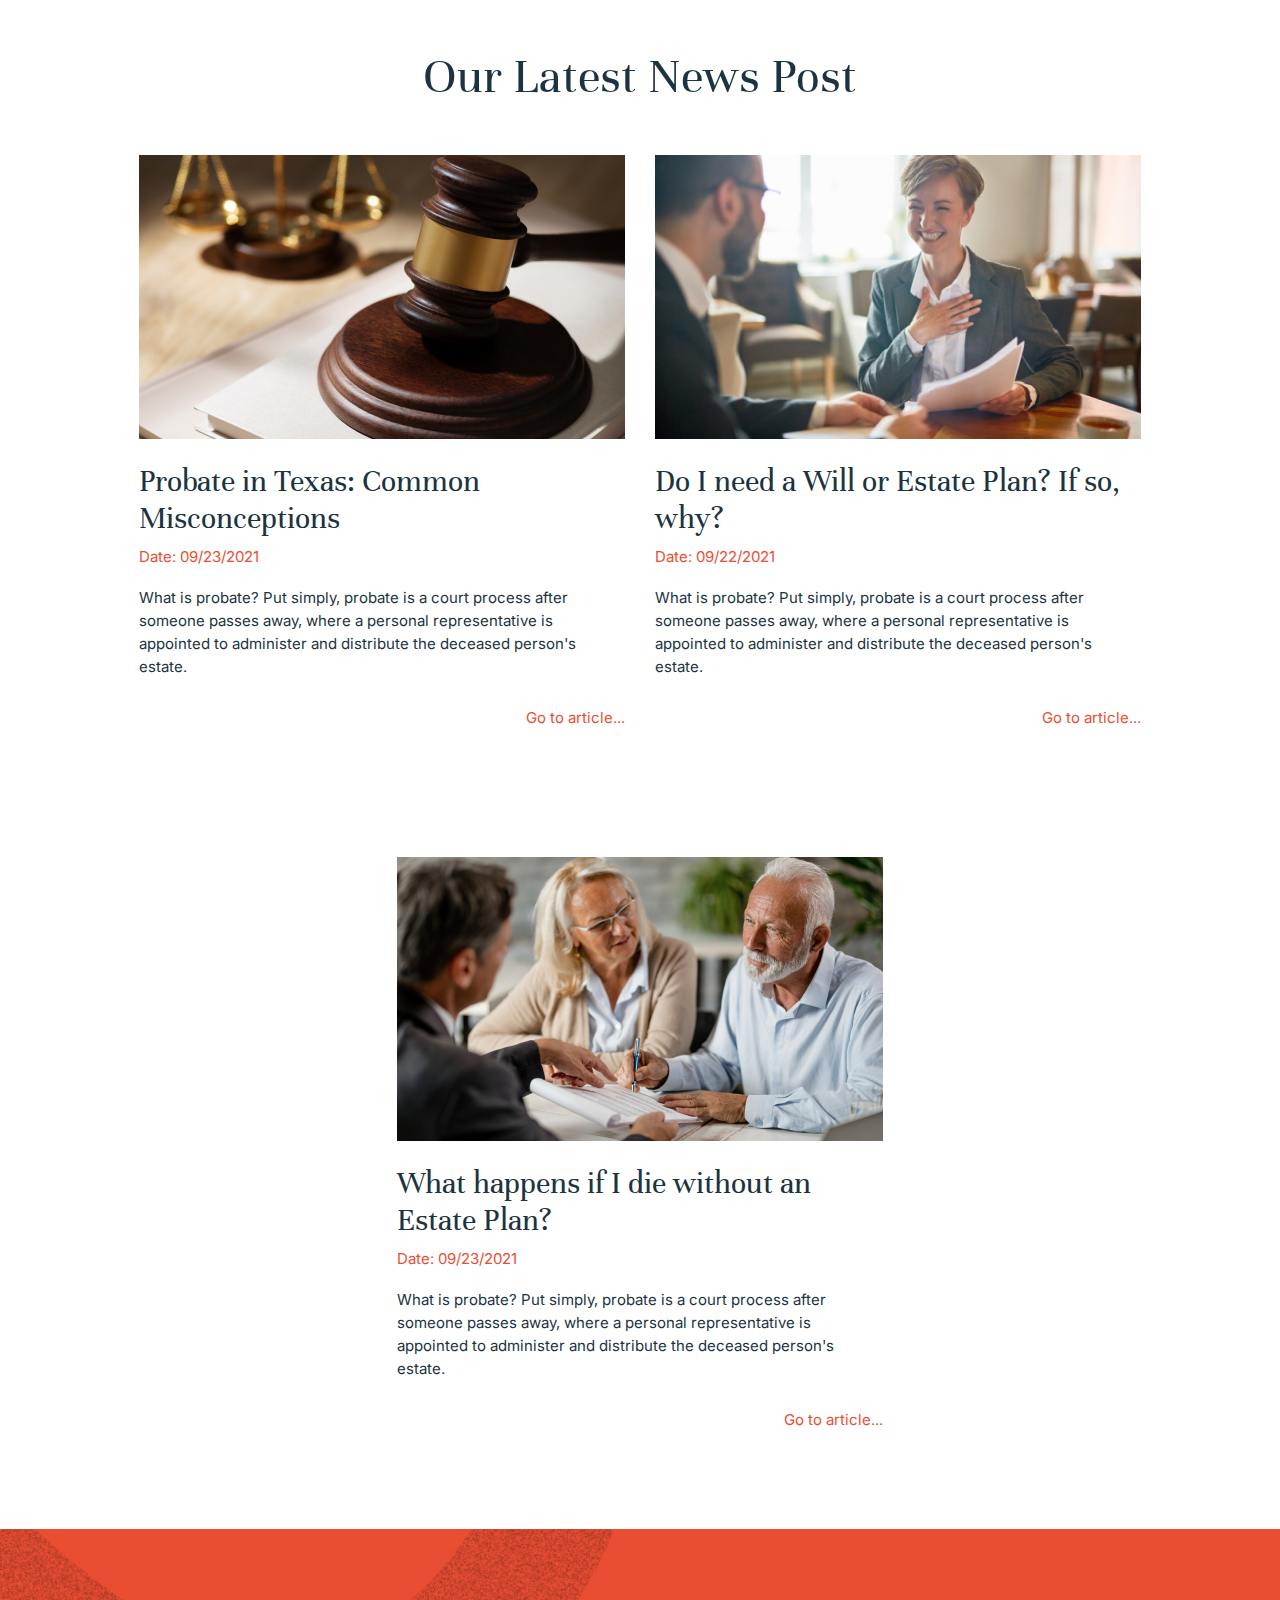
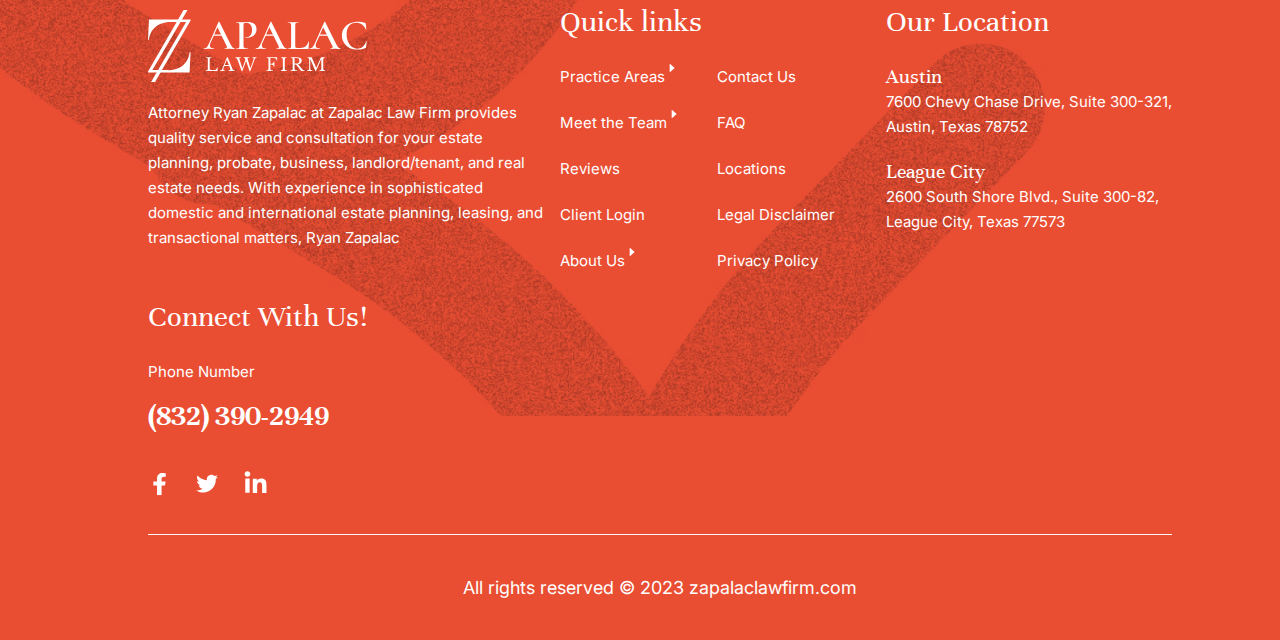
==== commit a5685cae: "used percentage for most of the unit for responsiv" ====
--- a/option_1/index.html
+++ b/option_1/index.html
@@ -9,26 +9,26 @@
 </head>
 
 <body>
-    <div class="main">
-        <header class="nav">
+    <div class="main h-font">
+        <header class="nav flex-center">
             <a href="#home"><img src="./src/apalac.svg" alt="zapalac logo"></a>
-            <ul>
-                <li><a href="#">Practice Areas<span class="arrow"></span></a></li>
-                <li><a href="#">Meet the Team</a></li>
+            <ul class="detail-font flex-center">
+                <li><a href="#">Practice Areas <img src="./src/red-triangle.svg" class="arrow"></a></li>
+                <li><a href="#">Meet the Team <img src="./src/red-triangle.svg" class="arrow"></a></li>
                 <li><a href="#">Reviews</a></li>
                 <li><a href="#">Client Login</a></li>
                 <li><a href="#">About Us</a></li>
                 <li><a href="#">Contact Us</a></li>
-                <li class="contact">
+                <li class="contact flex-center">
                     <img src="./src/Vector_4.svg" alt="">
-                    <span>Call for a free consultation <span class="phone">(832) 390-2949</span></span>
+                    <span>Call for a free consultation <span class="phone h-font">(832) 390-2949</span></span>
                 </li>
             </ul>
         </header>
-        <div class="hero">
+        <section class="hero">
             <div class="details">
                 <h1>Effective Case With <span class="bold">Great Solutions.</span></h1>
-                <div class="solutions">
+                <div class="solutions detail-font">
                     <ul>
                         <li><img src="./src/check.svg" alt="check">Estate Planning</li>
                         <li><img src="./src/check.svg" alt="check">Landlord/Tenant Law</li>
@@ -45,11 +45,15 @@
             <img id="person" src="./src/dfdsfd-removebg-preview 1.png" alt="person smiling">
             <form class="contact-form" action="">
                 <h3>Schedule your free <span class="red">Case Evaluation</span></h3>
-                <div class="form-name">
-                    <label id="fn" for="first-name">First Name*</label>
-                    <input type="text" id="first-name" name="first-name" required>
-                    <label id="ln" for="last-name">Last Name*</label>
-                    <input type="text" id="last-name" name="last-name" required>
+                <div class="form-name flex-center">
+                    <div>
+                        <label id="fn" for="first-name">First Name*</label>
+                        <input type="text" id="first-name" name="first-name" required>
+                    </div>
+                    <div>
+                        <label id="ln" for="last-name">Last Name*</label>
+                        <input type="text" id="last-name" name="last-name" required>
+                    </div>
                 </div>
                 <label for="phone">Phone*</label>
                 <input type="tel" id="phone" name="phone" required>
@@ -59,11 +63,11 @@
                 <textarea name="case" id="case" cols="30" rows="10" required></textarea>
                 <button class="send" type="submit">Send</button>
             </form>
-        </div>
+        </section>
         <section class="awards">
             <p class="redinfo">Our Achievement</p>
             <h2>Awards and Recognition</h2>
-            <div>
+            <div class="flex-center">
                 <img src="./src/nbta_round_logo.png" alt="">
                 <img src="./src/award_logo2.png" alt="">
                 <img src="./src/award_logo1.png" alt="">
@@ -78,8 +82,8 @@
                     <source src="#" type="video/mp4">
                 </video>
                 <span class="controls">
-                    <img id="circle" src="/src/Ellipse 12.svg" alt="playpause">
-                    <img id="triangle" src="/src/Polygon 3.svg" alt="playpause">
+                    <img id="circle" src="./src/Ellipse 12.svg" alt="playpause">
+                    <img id="triangle" src="./src/Polygon 3.svg" alt="playpause">
                 </span>
             </div>
             <p class="redinfo">
@@ -93,7 +97,7 @@
                 Law Firm strive to make legal matters as simple and stress-free as possible, focusing on efficiency and
                 building long-term relationships with clients.
             </p>
-            <p class="heading-font">
+            <p class="heading-font h-font">
                 We offer cost-effective consults for Landlord/Tenant matters, free Estate Planning and Probate
                 consultations for new clients, and paid consultations for document reviews or other matters. <span
                     class="redinfo">Call
@@ -109,7 +113,7 @@
                 Practice Areas
             </p>
             <h2>We Offer A Client Focused Approach</h2>
-            <div class="images carousel">
+            <div class="carousel flex-center">
                 <div class="image">
                     <img src="./src/director-signing-documents-with-fashion-pen-high-quality-photo (1) 2.png"
                         alt="signing document">
@@ -125,7 +129,7 @@
                     <figcaption>Real Estate Law</figcaption>
                 </div>
             </div>
-            <div class="nav-dot carousel">
+            <div class="nav-dot carousel flex-center">
                 <span class="dot"></span>
                 <span class="dot"></span>
                 <span class="dot"></span>
@@ -137,7 +141,7 @@
             </p>
             <h2>Caring for our clients and their caseshas been - and always will be - our firm's number one priority.
             </h2>
-            <div class="ratings carousel">
+            <div class="ratings carousel flex-center">
                 <div class="rating">
                     <h3 class="client">Jessica A.</h3>
                     <div class="stars">
@@ -168,7 +172,7 @@
                 </div>
             </div>
 
-            <div class="nav-dot carousel">
+            <div class="nav-dot carousel flex-center">
                 <span class="dot"></span>
                 <span class="dot"></span>
                 <span class="dot"></span>
@@ -196,7 +200,7 @@
             <h2>
                 Our Latest News Post
             </h2>
-            <div class="posts carousel">
+            <div class="posts carousel flex-center">
                 <div class="post">
                     <img src="./src/top-view-career-guidance-items-judges 1.png" alt="judge items">
                     <h3 class="posttitle">Probate in Texas: Common Misconceptions</h3>
@@ -231,7 +235,7 @@
             </div>
         </section>
         <section class="footer">
-            <div class="footer-column">
+            <div class="footer-column flex-center">
                 <div class="footer-about">
                     <img src="./src/apalac-2.svg" alt="logo">
                     <p>
@@ -242,13 +246,13 @@
                 </div>
                 <div class="links">
                     <h4>Quick links</h4>
-                    <div>
+                    <div class="flex-center">
                         <ul class="navlink">
-                            <li><a href="#">Practice Areas<span class="arrow"></span></a></li>
-                            <li><a href="#">Meet the Team</a></li>
+                            <li><a href="#">Practice Areas <img src="./src/white-triangle.svg" class="arrow"></a></li>
+                            <li><a href="#">Meet the Team <img src="./src/white-triangle.svg" class="arrow"></a></li>
                             <li><a href="#">Reviews</a></li>
                             <li><a href="#">Client Login</a></li>
-                            <li><a href="#">About Us</a></li>
+                            <li><a href="#">About Us <img src="./src/white-triangle.svg" class="arrow"></a></li>
                         </ul>
                         <ul class="navlink">
                             <li><a href="#">Contact Us</a></li>
@@ -263,7 +267,7 @@
                     <h4>Our Location</h4>
                     <p class="place">Austin</p>
                     <p class="address">7600 Chevy Chase Drive, Suite 300-321, <br>Austin, Texas 78752</p>
-                    <p class="place">League City</p>
+                    <p class="place ">League City</p>
                     <p class="address">2600 South Shore Blvd., Suite 300-82,
                         <br>League City, Texas 77573
                     </p>
--- a/option_1/styles.css
+++ b/option_1/styles.css
@@ -25,40 +25,50 @@
 body {
     margin: 0 auto;
     color: var(--dark-color);
-    font-family: var(--detail-font);
     font-size: 1.5rem;
     max-width: 192rem;
 }
 
+.h-font,
+.place {
+    font-family: var(--header-font);
+}
+
+.detail-font,
+a,
+label,
+button,
+p {
+    font-family: var(--detail-font);
+}
 
 a {
     color: var(--dark-color);
     text-decoration: none;
 }
 
+.flex-center,
+section,
+.solutions,
+.solutions li {
+    display: flex;
+    justify-content: center;
+    align-items: center;
+    flex-wrap: wrap;
+}
+
 .nav {
     padding: 1.2rem;
-    display: flex;
-    align-items: center;
-    height: 9.7rem;
+    min-height: 9.7rem;
     justify-content: space-around;
 }
 
-.nav ul {
-    display: flex;
-    align-items: center;
-}
-
-.nav ul li {
+.nav li {
     font-size: 1.4rem;
     padding: 1rem;
     list-style: none;
 }
 
-.contact {
-    display: flex;
-}
-
 .contact img {
     padding: 0 1rem 1rem 0
 }
@@ -66,38 +76,35 @@
 .phone {
     display: block;
     color: var(--pop-color);
-    font-family: var(--header-font);
     font-size: 3rem;
     font-weight: 600;
 }
 
+section {
+    padding: 5rem 10%;
+    flex-direction: column;
+}
+
+/* hero section */
 .hero {
-    padding: 0 21rem 0 0;
-    width: 100%;
-    height: 77.4rem;
-    display: flex;
-    align-items: center;
-    justify-content: space-around;
-    background-image: url(./src/grey-marble-column-details-building\ 1.png);
+    min-height: 77.4rem;
+    background-image: linear-gradient(90deg, rgba(0, 0, 0, 0.55) 20%, rgba(0, 0, 0, 0) 50%), url(./src/grey-marble-column-details-building\ 1.png);
+    flex-direction: row;
+    background-repeat: no-repeat;
+    background-size: cover;
 }
 
 #person {
-    margin: 5.5rem 0 0 0;
+    position: relative;
+    bottom: -5rem;
+    z-index: 0;
 }
 
 .details {
-    padding: 21rem 0 0 21rem;
-    color: var(--bg-primary);
-    height: 100%;
-    width: 60%;
-    background-image: linear-gradient(90deg, rgba(0, 0, 0, 0.55) 55%, rgba(0, 0, 0, 0));
-}
-
-
+    color: var(--bg-primary);
+}
 
 h1 {
-
-    font-family: var(--header-font);
     font-size: 7rem;
     font-weight: 400;
 }
@@ -108,34 +115,31 @@
 }
 
 .solutions {
-    display: flex;
     padding: 2.5rem 0;
 }
 
 .solutions li {
-    display: flex;
+    justify-content: flex-start;
     padding: 1rem 7rem 1rem 0;
     list-style-type: none;
     font-weight: 600;
     font-size: 2rem;
-
 }
 
 .solutions li img {
     padding-right: 0.5rem;
 }
 
-form {
+.contact-form {
     padding: 3.1rem;
     background-color: var(--bg-primary);
-    display: flex;
-    flex-direction: column;
-    justify-content: center;
     border-radius: 5px;
-}
-
-form * {
+    z-index: 1;
+}
+
+.contact-form * {
     display: block;
+    width: 100%;
 }
 
 label {
@@ -192,7 +196,6 @@
     border: none;
     border-radius: 3px;
     font-weight: 600;
-    font-size: 1.5rem;
 }
 
 button a {
@@ -201,13 +204,6 @@
 
 .send {
     width: 11.9rem;
-}
-
-section {
-    padding: 7rem 10%;
-    display: flex;
-    flex-direction: column;
-    align-items: center;
 }
 
 .redinfo {
@@ -220,24 +216,35 @@
     padding: 2rem 3.5rem;
 }
 
+/* about section */
 .about {
     background-color: var(--bg-secondary);
 }
 
 .vid {
     position: relative;
-    width: 72.5rem;
-    height: 41.2rem;
+    max-width: 72.5rem;
+    max-height: 41.2rem;
     margin: 5rem 0;
 }
 
+video {
+    width: 100%;
+}
+
 .controls {
+    width: 15%;
     position: absolute;
     top: 40%;
     left: 43%;
 }
 
+#circle {
+    width: 100%;
+}
+
 #triangle {
+    width: 20%;
     position: absolute;
     top: 31%;
     left: 44%;
@@ -250,7 +257,6 @@
 }
 
 .heading-font {
-    font-family: var(--header-font);
     font-size: 2rem;
 }
 
@@ -259,17 +265,14 @@
 }
 
 h2 {
-    font-family: var(--header-font);
     font-size: 5rem;
     font-weight: 400;
 }
 
 form h3,
 .red {
-    font-family: var(--header-font);
     font-size: 3.1rem;
     text-align: center;
-
 }
 
 .red {
@@ -279,9 +282,7 @@
 
 .cell-phone {
     margin: 5rem 0;
-    display: flex;
     font-size: 3.1rem;
-    font-family: var(--header-font);
     color: var(--bg-primary);
     background-color: var(--dark-color);
     padding: 1.7rem 6rem;
@@ -290,27 +291,27 @@
 }
 
 .carousel {
-    display: flex;
-
-    align-items: center;
-    justify-content: space-between;
-}
-
-
+    gap: 3rem;
+}
 
 .image {
-    padding: 4rem 2rem 2rem;
+    padding: 4rem 0 2rem 0;
     position: relative;
+
+}
+
+.image>img,
+.post>img {
+    width: 100%;
 }
 
 figcaption {
     background-image: linear-gradient(rgba(0, 0, 0, 0), var(--dark-color));
     text-align: center;
     position: absolute;
-    width: calc(100% - 4rem);
+    width: 100%;
     padding: 25rem 0 4rem;
     bottom: 3.6%;
-    font-family: var(--header-font);
     font-size: 3.4rem;
     color: var(--bg-primary);
 }
@@ -328,6 +329,7 @@
     color: var(--bg-primary);
     background-image: url(./src/IMG.png);
     background-repeat: no-repeat;
+    background-size: cover;
     background-color: var(--dark-color);
 }
 
@@ -358,15 +360,16 @@
 
 .case-eval {
     background-image: url(src/european-style-roman-column-1920x1200\ 2.png);
+    background-size: cover;
+    background-repeat: no-repeat;
 }
 
 .post {
-    margin: 5rem 1.4rem;
-    width: 48.6rem;
+    padding: 5rem 0;
+    max-width: 48.6rem;
 }
 
 .posttitle {
-    font-family: var(--header-font);
     font-size: 3.2rem;
     font-weight: 400;
     padding: 2rem 0 1rem;
@@ -392,50 +395,44 @@
     padding-bottom: 0;
 }
 
+.footer * {
+    list-style: none;
+    color: var(--bg-primary);
+    line-height: 2.5rem;
+}
+
+.footer-column {
+    width: 100%;
+    justify-content: space-between;
+    align-items: flex-start;
+}
+
+.footer-column>div {
+    padding-top: 3rem;
+}
+
 .footer h4,
 .footer img {
-    padding: 0 0 3rem 0;
-    font-family: var(--header-font);
+    padding-bottom: 1rem;
     font-size: 3.1rem;
     font-weight: 400;
 }
 
+.footer li,
+.place,
+.social p {
+    padding: 2rem 4rem 0 0;
+}
+
 .place {
-    font-family: var(--header-font);
     font-size: 2.1rem;
-    padding: 2rem 0 1rem 0;
-}
-
-.footer-column {
-    display: flex;
-    width: 100%;
-    justify-content: space-between;
-    line-height: 2.5rem;
-    padding-bottom: 1rem;
-}
-
-.links div {
-    display: flex;
 }
 
 .footer-about {
-    padding-right: 4rem;
-    width: 27%;
-}
-
-
-
-.footer li {
-    list-style: none;
-    padding: 0 4rem 1rem 0;
-}
-
-.footer li a {
-    color: var(--bg-primary);
+    width: 40rem;
 }
 
 .footer .phone {
-    color: var(--bg-primary);
     padding: 2rem 0 4rem 0;
 }
 
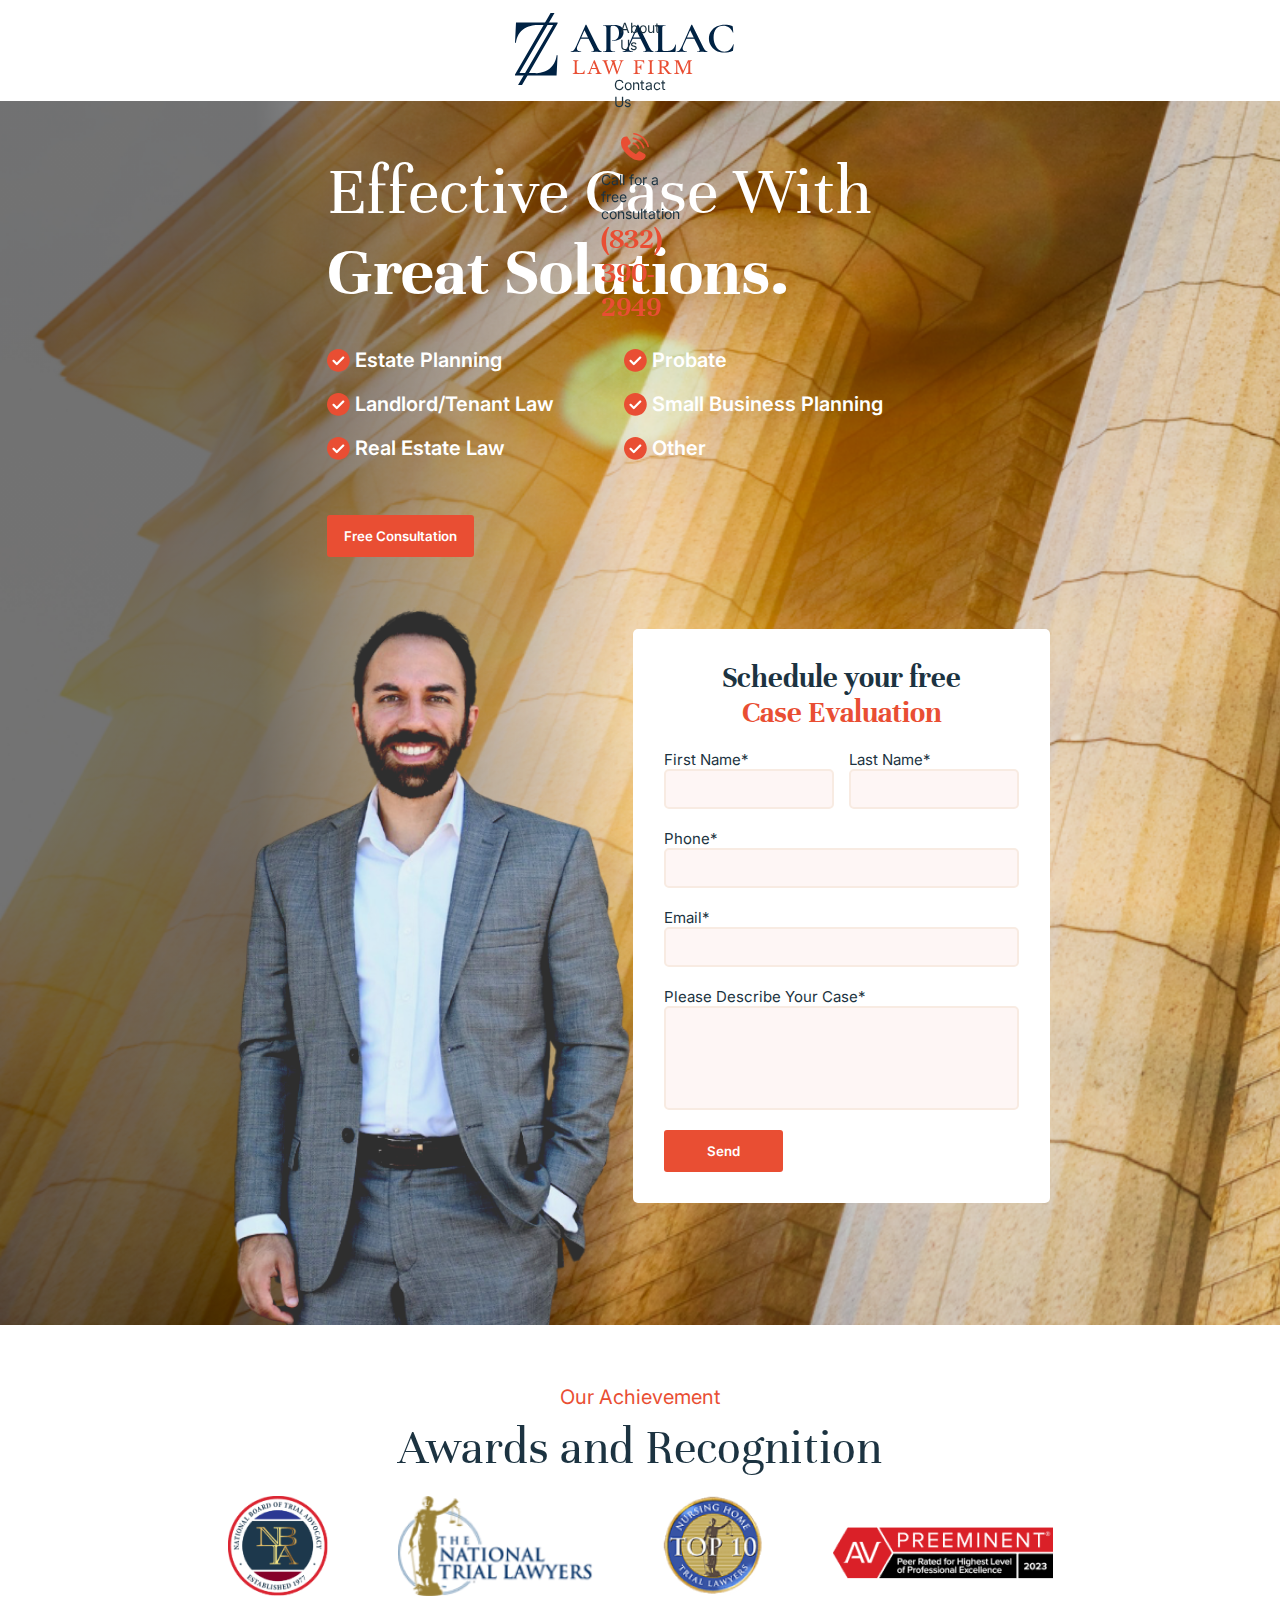
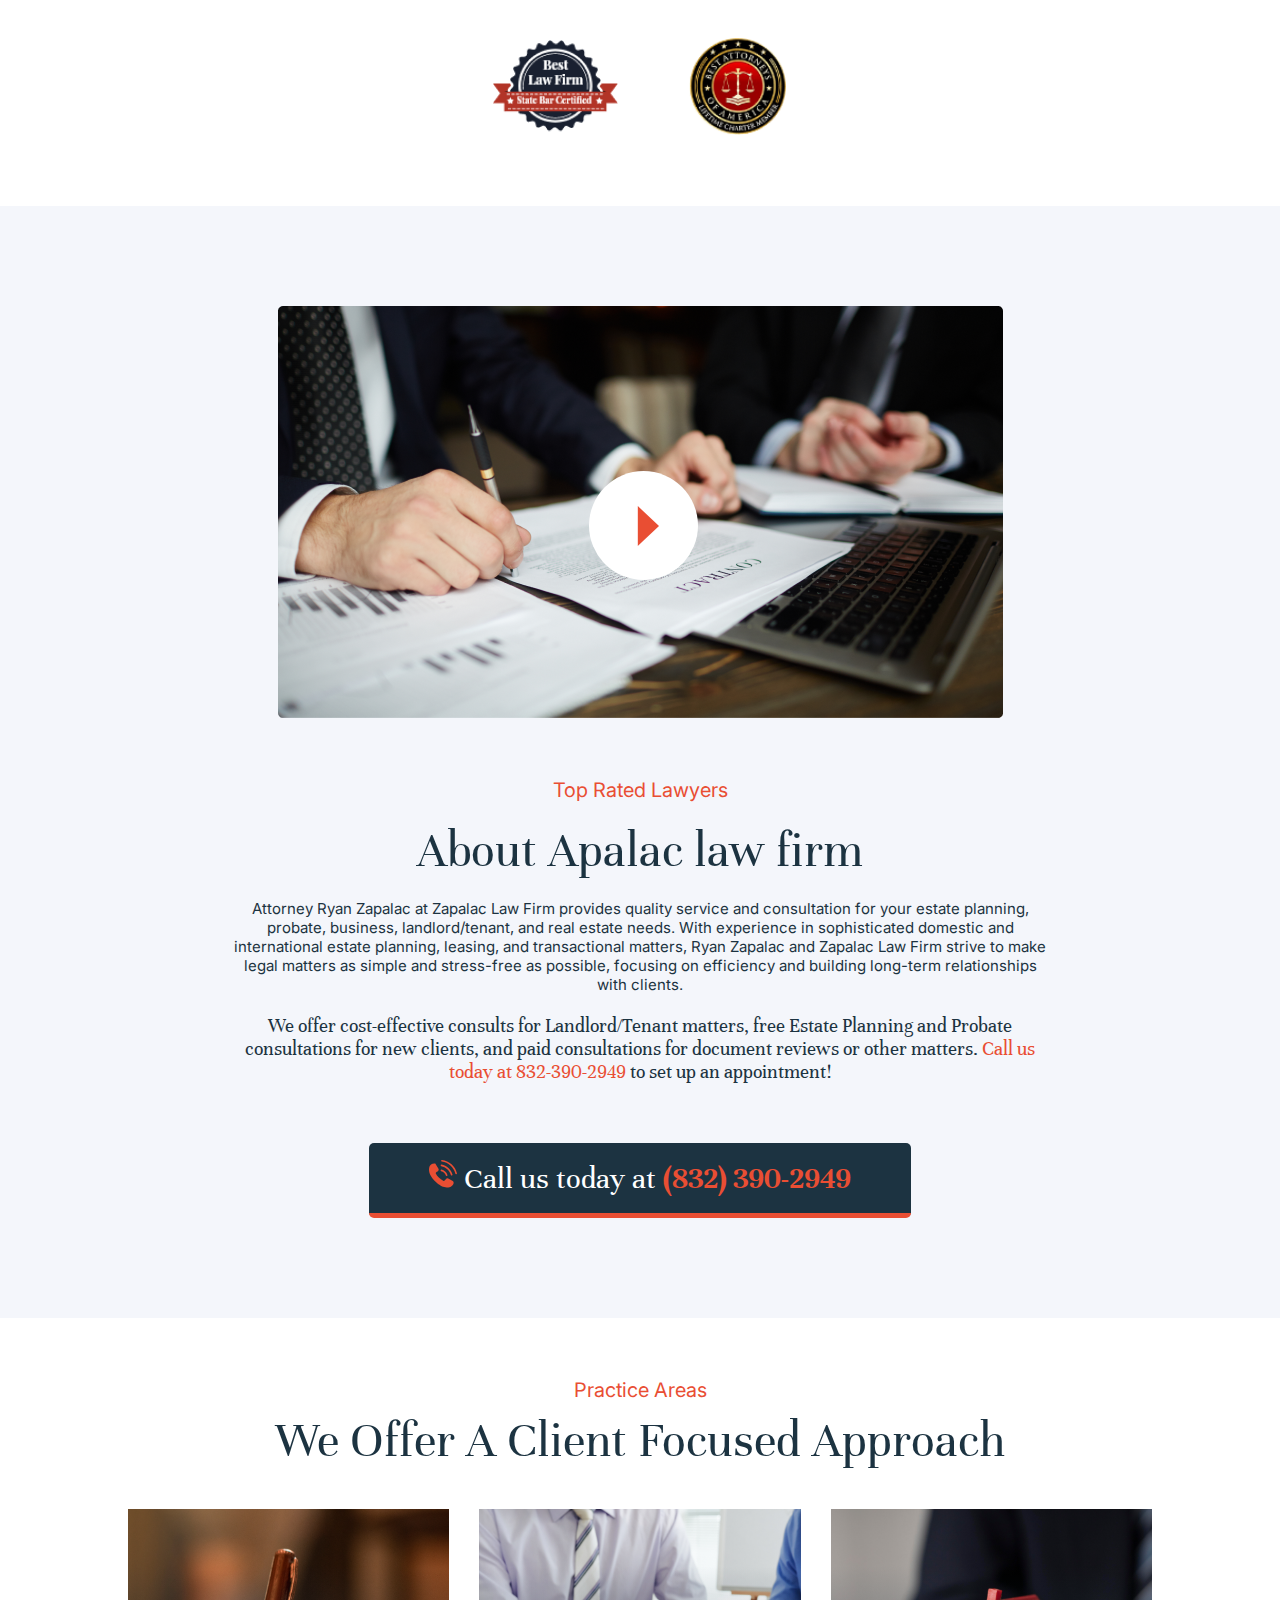
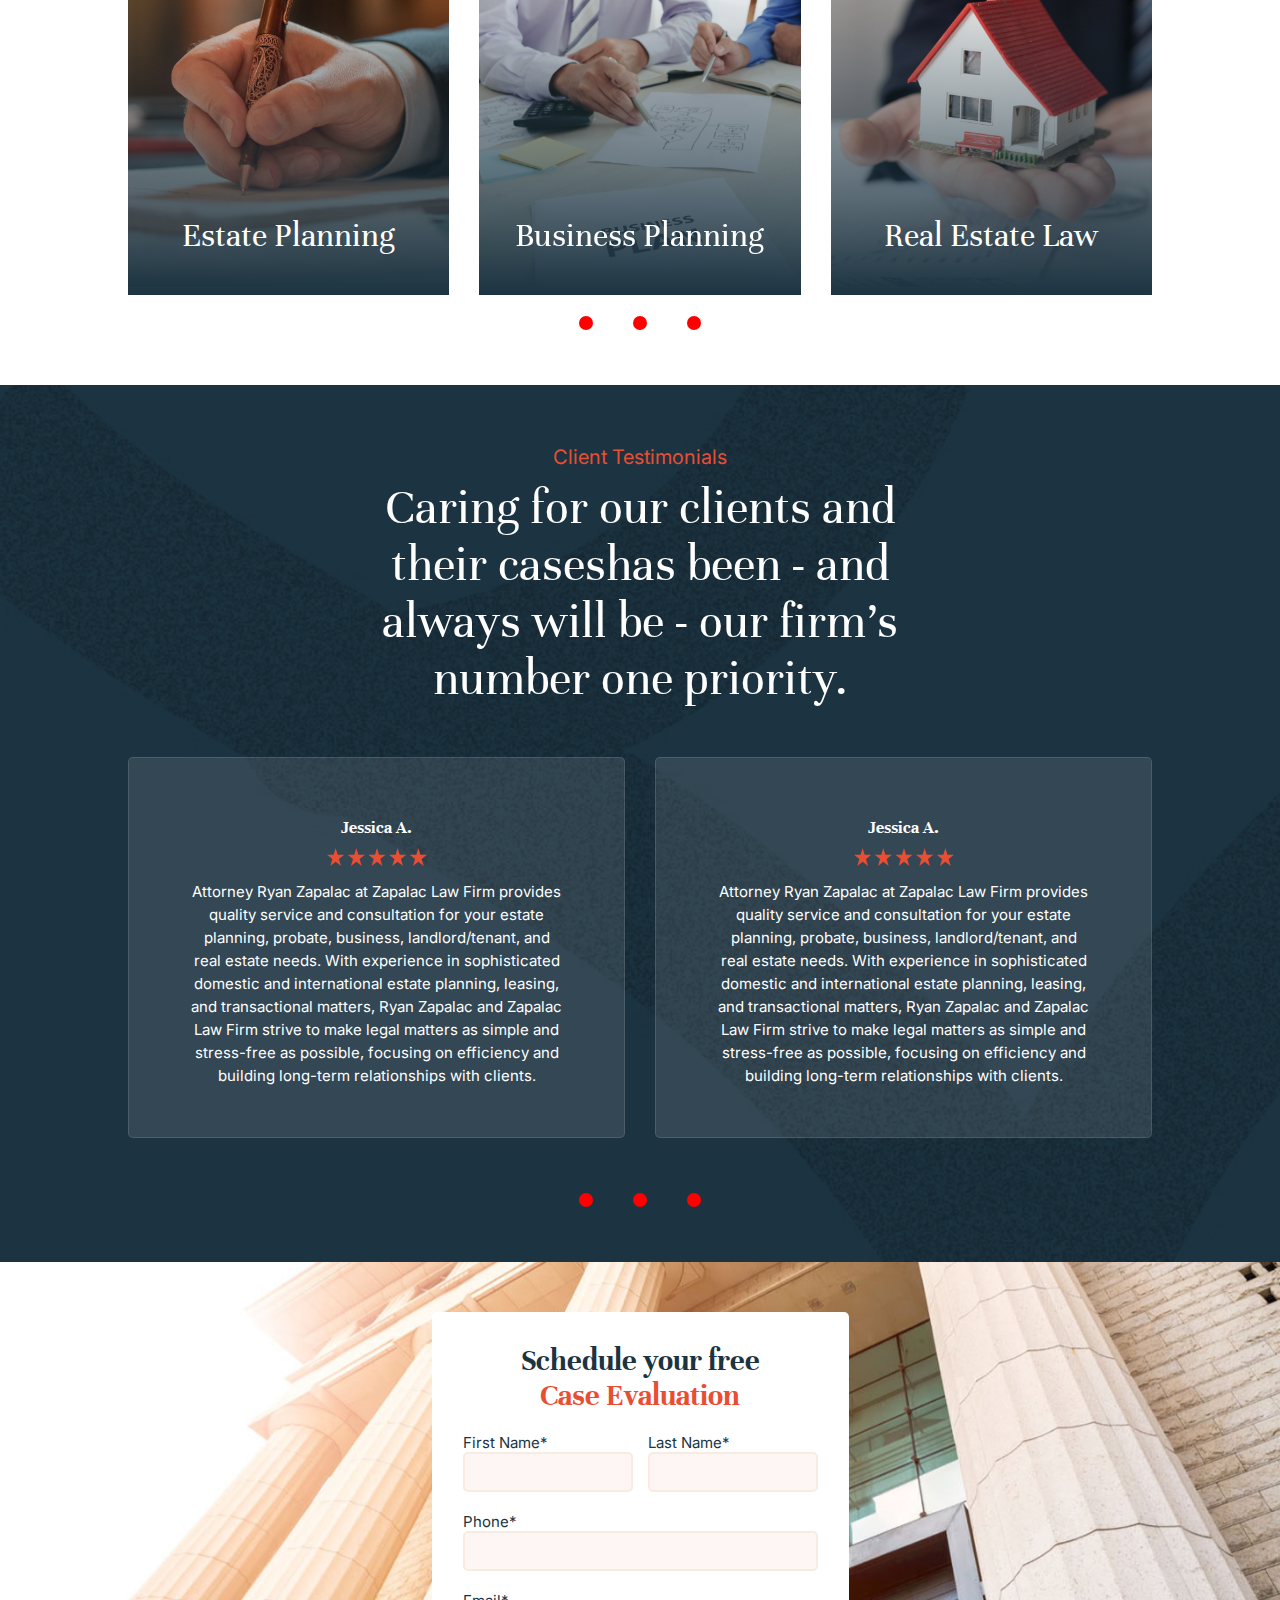
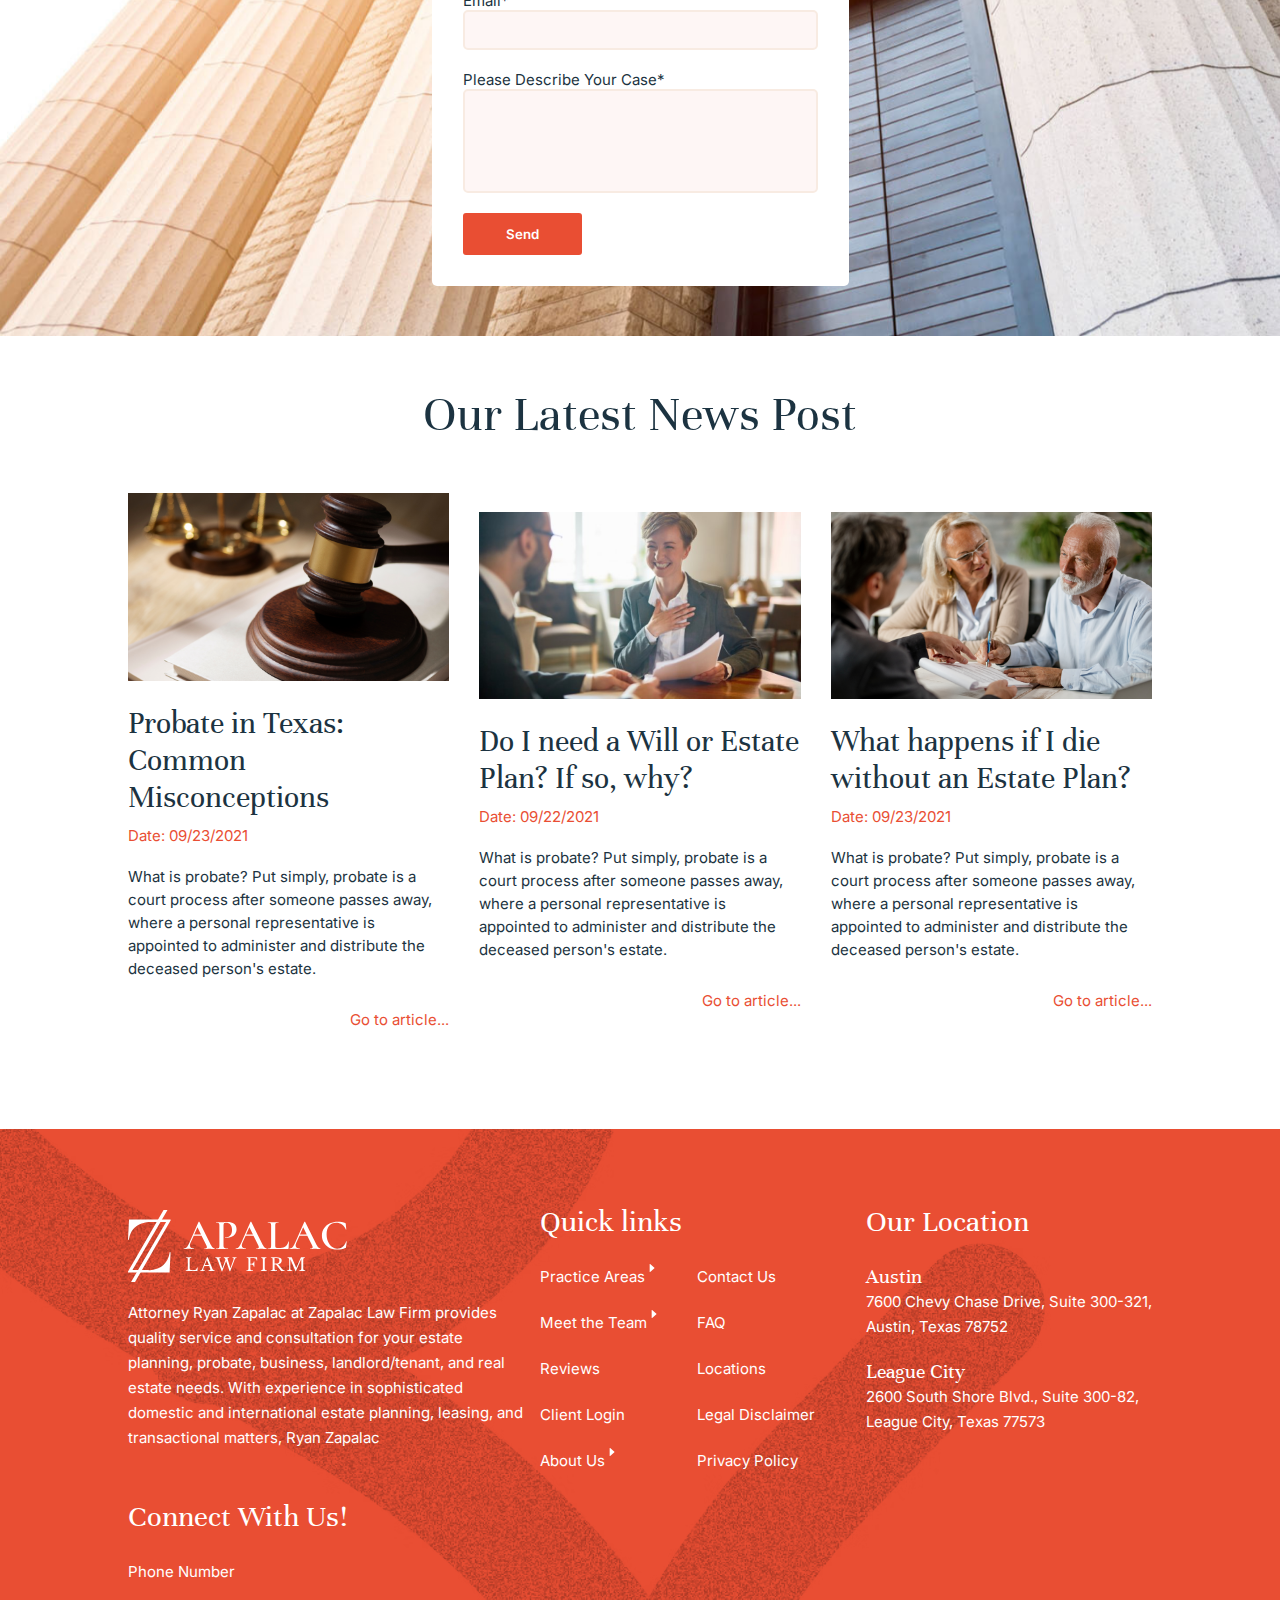
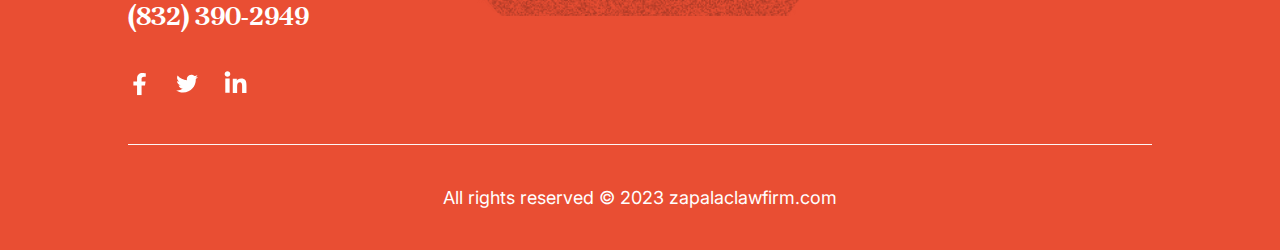
==== commit 6b27e6ab: "nav colapsable menu created" ====
--- a/option_1/index.html
+++ b/option_1/index.html
@@ -11,8 +11,8 @@
 <body>
     <div class="main h-font">
         <header class="nav flex-center">
-            <a href="#home"><img src="./src/apalac.svg" alt="zapalac logo"></a>
-            <ul class="detail-font flex-center">
+            <a href="#home"><img id="logo" src="./src/apalac.svg" alt="zapalac logo"></a>
+            <ul id="nav-menu" class="detail-font flex-center">
                 <li><a href="#">Practice Areas <img src="./src/red-triangle.svg" class="arrow"></a></li>
                 <li><a href="#">Meet the Team <img src="./src/red-triangle.svg" class="arrow"></a></li>
                 <li><a href="#">Reviews</a></li>
@@ -24,6 +24,16 @@
                     <span>Call for a free consultation <span class="phone h-font">(832) 390-2949</span></span>
                 </li>
             </ul>
+            <button class="show menu">
+                <span class="bar"></span>
+                <span class="bar"></span>
+                <span class="bar"></span>
+            </button>
+            <button class="hide menu">
+                <span class="bar"></span>
+                <span class="bar"></span>
+                <span class="bar"></span>
+            </button>
         </header>
         <section class="hero">
             <div class="details">
--- a/option_1/styles.css
+++ b/option_1/styles.css
@@ -67,6 +67,17 @@
     font-size: 1.4rem;
     padding: 1rem;
     list-style: none;
+    border-bottom: 3px solid transparent;
+    transition: .5s;
+}
+
+.nav li:hover {
+    border-bottom: 3px solid var(--pop-color);
+}
+
+
+.menu {
+    display: none;
 }
 
 .contact img {
@@ -83,6 +94,7 @@
 section {
     padding: 5rem 10%;
     flex-direction: column;
+
 }
 
 /* hero section */
@@ -193,7 +205,7 @@
     background-color: var(--pop-color);
     margin-top: 2rem;
     padding: 1.1rem 1.5rem;
-    border: none;
+    border: 2px solid rgba(0, 0, 0, 0);
     border-radius: 3px;
     font-weight: 600;
 }
@@ -201,6 +213,13 @@
 button a {
     color: var(--bg-primary);
 }
+
+button:hover {
+    border: 2px solid var(--dark-color);
+    opacity: 0.9;
+}
+
+
 
 .send {
     width: 11.9rem;
@@ -267,6 +286,7 @@
 h2 {
     font-size: 5rem;
     font-weight: 400;
+    text-align: center;
 }
 
 form h3,
@@ -292,7 +312,28 @@
 
 .carousel {
     gap: 3rem;
-}
+    flex-wrap: nowrap;
+}
+
+/* custom class for auto scrolling image carousel*/
+.carousel-auto {
+    overflow-x: hidden;
+    justify-content: flex-start;
+}
+
+.carousel-auto-child {
+    flex: 0 0 auto;
+    width: 100%;
+    animation: scroller 5s infinite;
+}
+
+@keyframes scroller {
+    to {
+        transform: translateX(-100%);
+    }
+}
+
+
 
 .image {
     padding: 4rem 0 2rem 0;
@@ -405,6 +446,7 @@
     width: 100%;
     justify-content: space-between;
     align-items: flex-start;
+    padding-bottom: 3rem;
 }
 
 .footer-column>div {
@@ -441,7 +483,6 @@
 }
 
 .line {
-    margin: 2rem;
     background-color: var(--pop-muted-color);
     width: 100%;
     height: 1px;
@@ -449,6 +490,183 @@
 }
 
 .copyright {
-    padding: 2rem 0 4rem 0;
+    padding: 4rem 0;
     font-size: 1.8rem;
-}+}
+
+@media only screen and (max-device-width: 480px) {
+    html {
+        font-size: 55%;
+    }
+
+    h1 {
+        font-size: 5rem;
+    }
+
+    h2 {
+        font-size: 4rem;
+    }
+
+    button {
+        font-size: 1.8rem;
+    }
+
+    section {
+        padding: 3rem 5%;
+        flex-direction: column;
+    }
+
+    .nav {
+        min-height: 5rem;
+        justify-content: space-between;
+
+    }
+
+    .nav ul {
+        border-radius: 0 0 0 1rem;
+        background-color: var(--bg-primary);
+        position: fixed;
+        top: calc(5rem + (1.2rem * 2));
+        right: 0;
+        flex-direction: column;
+        z-index: 2;
+        width: 0;
+        transition: 0.3s ease-in-out;
+        height: calc(100vh - (5rem + (1.2rem * 2)));
+
+    }
+
+    .menu {
+        padding: 0 1rem;
+        position: fixed;
+        background: none;
+        display: block;
+        margin: 0;
+        transition: 0.3s ease-in-out;
+        right: 0;
+    }
+
+    .menu:hover {
+        border: none;
+        opacity: 1;
+    }
+
+    .show {
+        width: 7rem;
+    }
+
+    .hide {
+        width: 0rem;
+    }
+
+    .hide>.bar {
+        margin: 0;
+    }
+
+    .hide>.bar:first-child {
+        transform-origin: 100%;
+        transform: translate(1.5rem, 0.5rem) rotate(30deg);
+        width: 3rem;
+    }
+
+    .hide>.bar:last-child {
+        transform-origin: 100%;
+        transform: translate(1.5rem, -0.5rem) rotate(-30deg);
+        width: 3rem;
+    }
+
+    #logo {
+        width: 20rem;
+    }
+
+    .bar {
+        display: block;
+        width: 100%;
+        background: var(--dark-color);
+        padding-top: .5rem;
+        margin: .7rem 0;
+        border-radius: 5px;
+    }
+
+    .hero {
+        background-image: linear-gradient(140deg, rgba(0, 0, 0, 0.55) 50%, rgba(0, 0, 0, 0) 80%), url(./src/grey-marble-column-details-building\ 1.png);
+
+    }
+
+    .details {
+        padding-bottom: 2rem;
+    }
+
+    #person {
+        order: -1;
+        bottom: 1.5rem;
+        width: 25rem;
+    }
+
+    .solutions {
+        justify-content: flex-start;
+        padding-left: 2rem;
+    }
+
+    .awards img {
+        padding: 1rem;
+
+    }
+
+    .awards div {
+        justify-content: space-between;
+        padding: 3rem;
+    }
+
+    .about h2,
+    .about p {
+        padding: 1rem 4rem;
+    }
+
+    .cell-phone {
+        margin: 2rem 0;
+        padding: 2rem;
+    }
+
+    .image {
+        padding: 2rem 0;
+    }
+
+    .ratings {
+        padding: 3rem 0;
+    }
+
+    .rating {
+        width: 95%;
+        padding: 4rem 4rem 3rem;
+    }
+
+    .post {
+        padding: 3rem 0 0 0;
+    }
+
+    .footer-column {
+        padding-bottom: 0;
+    }
+
+    .footer-column>div {
+        width: 100%;
+        padding: 0 0 4rem 0;
+    }
+
+    .links>div {
+        justify-content: flex-start;
+    }
+
+    .copyright {
+        font-size: 1.5rem;
+        padding: 2rem 0;
+    }
+
+}
+
+@media only screen and (device-width: 768px) {}
+
+@media only screen and (min-device-width: 481px) and (max-device-width: 1024px) and (orientation:portrait) {}
+
+@media only screen and (min-device-width: 481px) and (max-device-width: 1024px) and (orientation:landscape) {}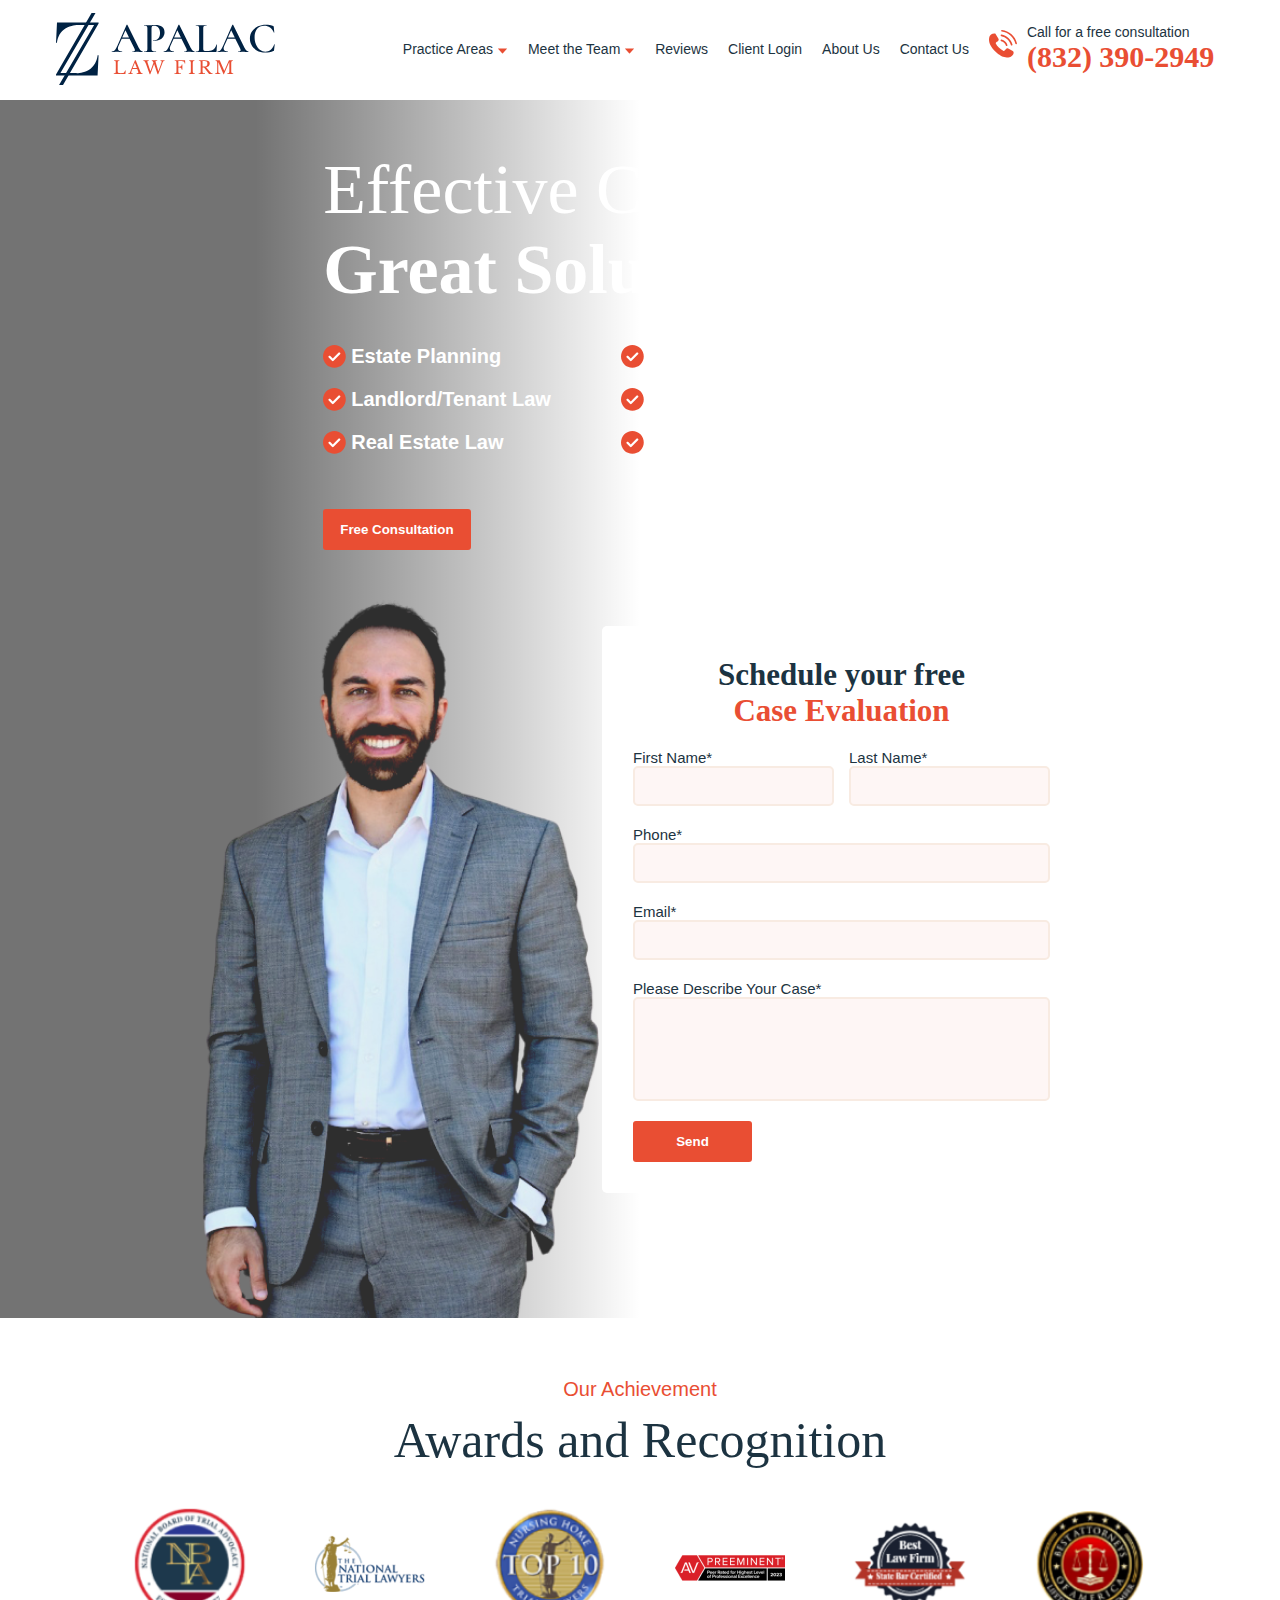
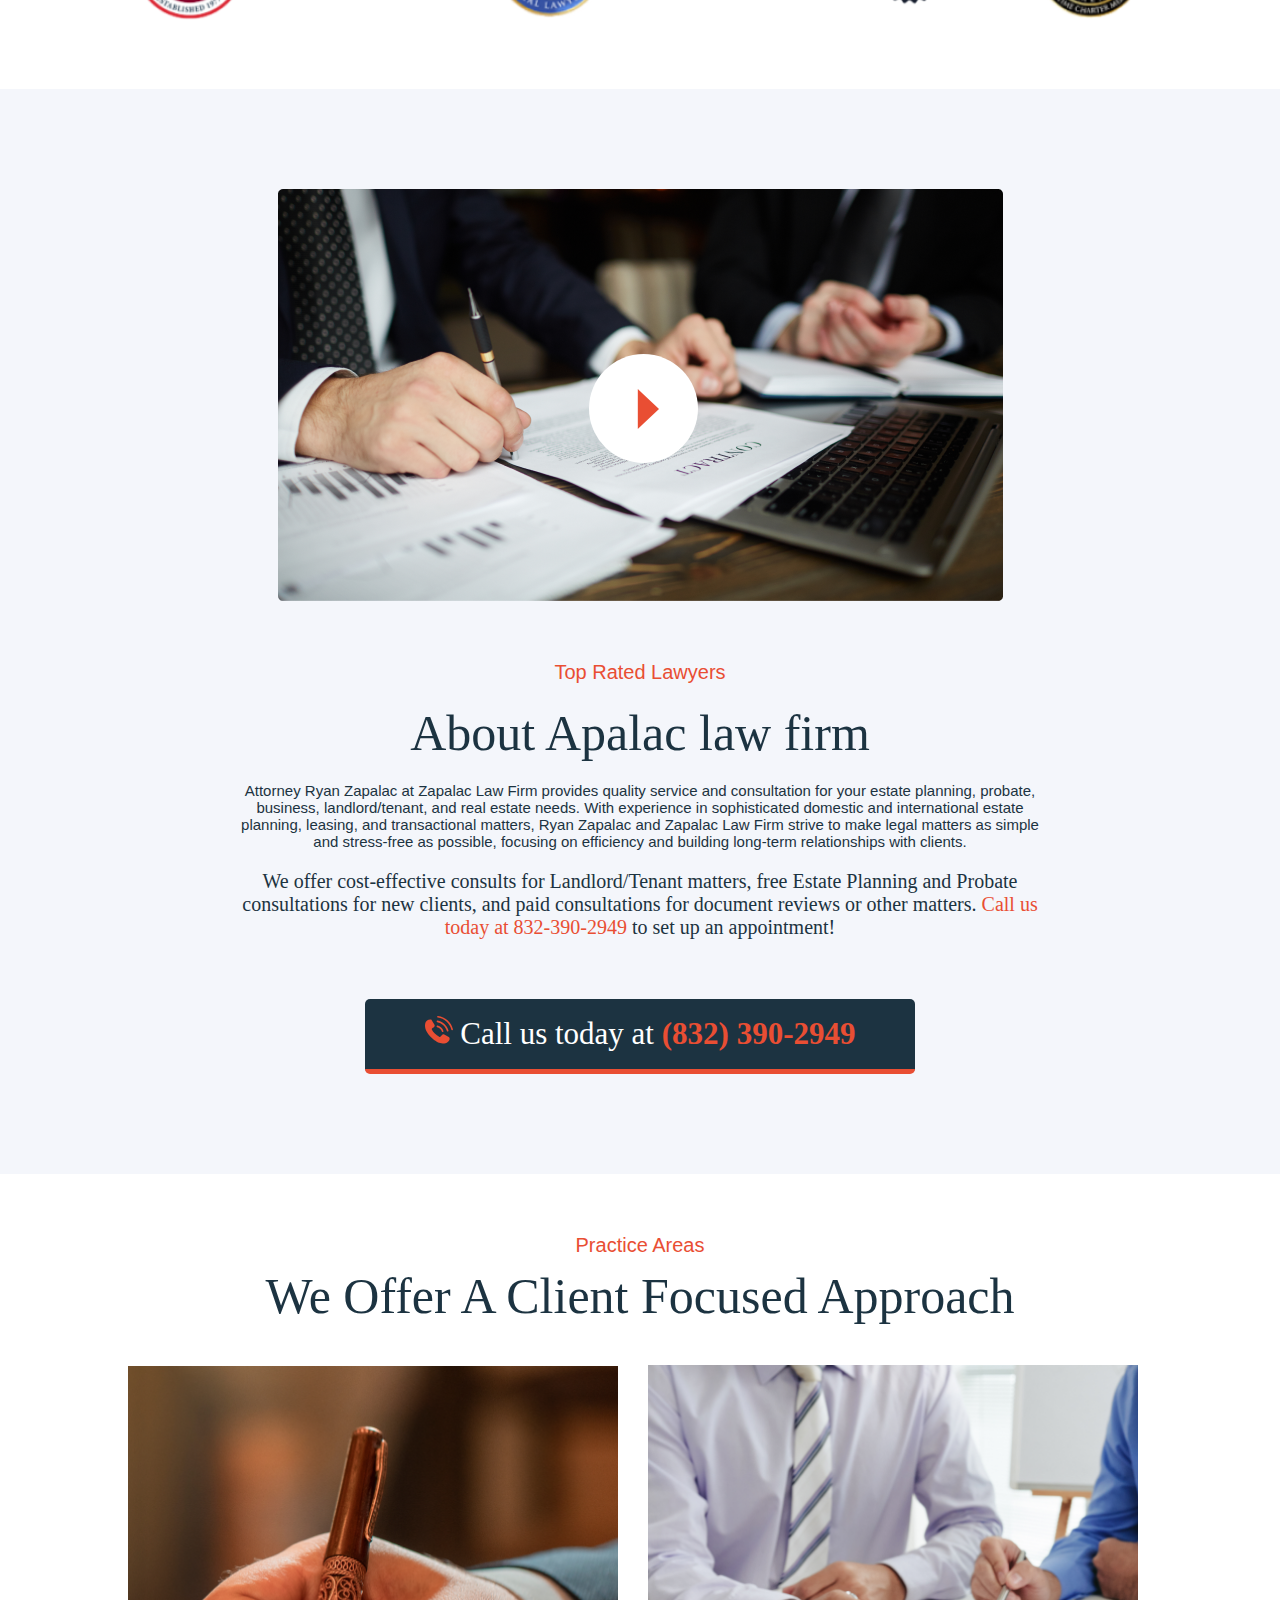
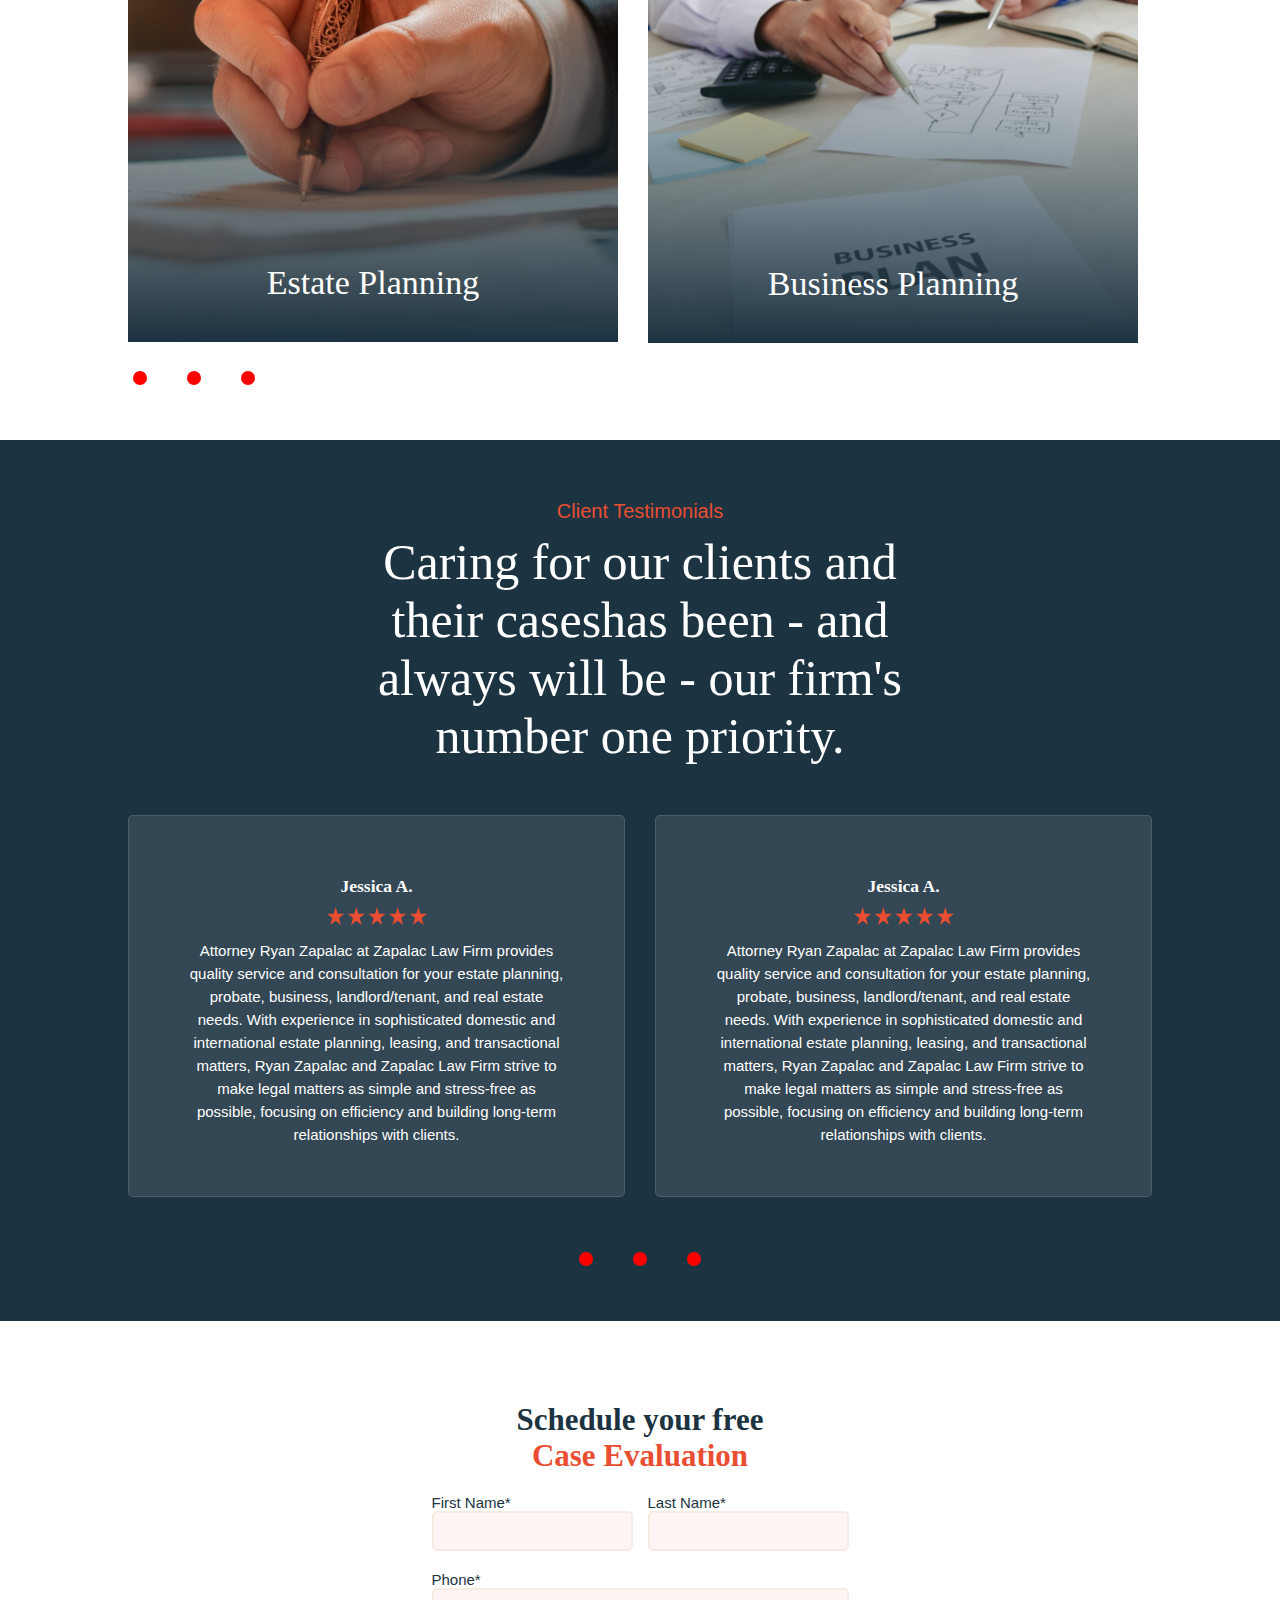
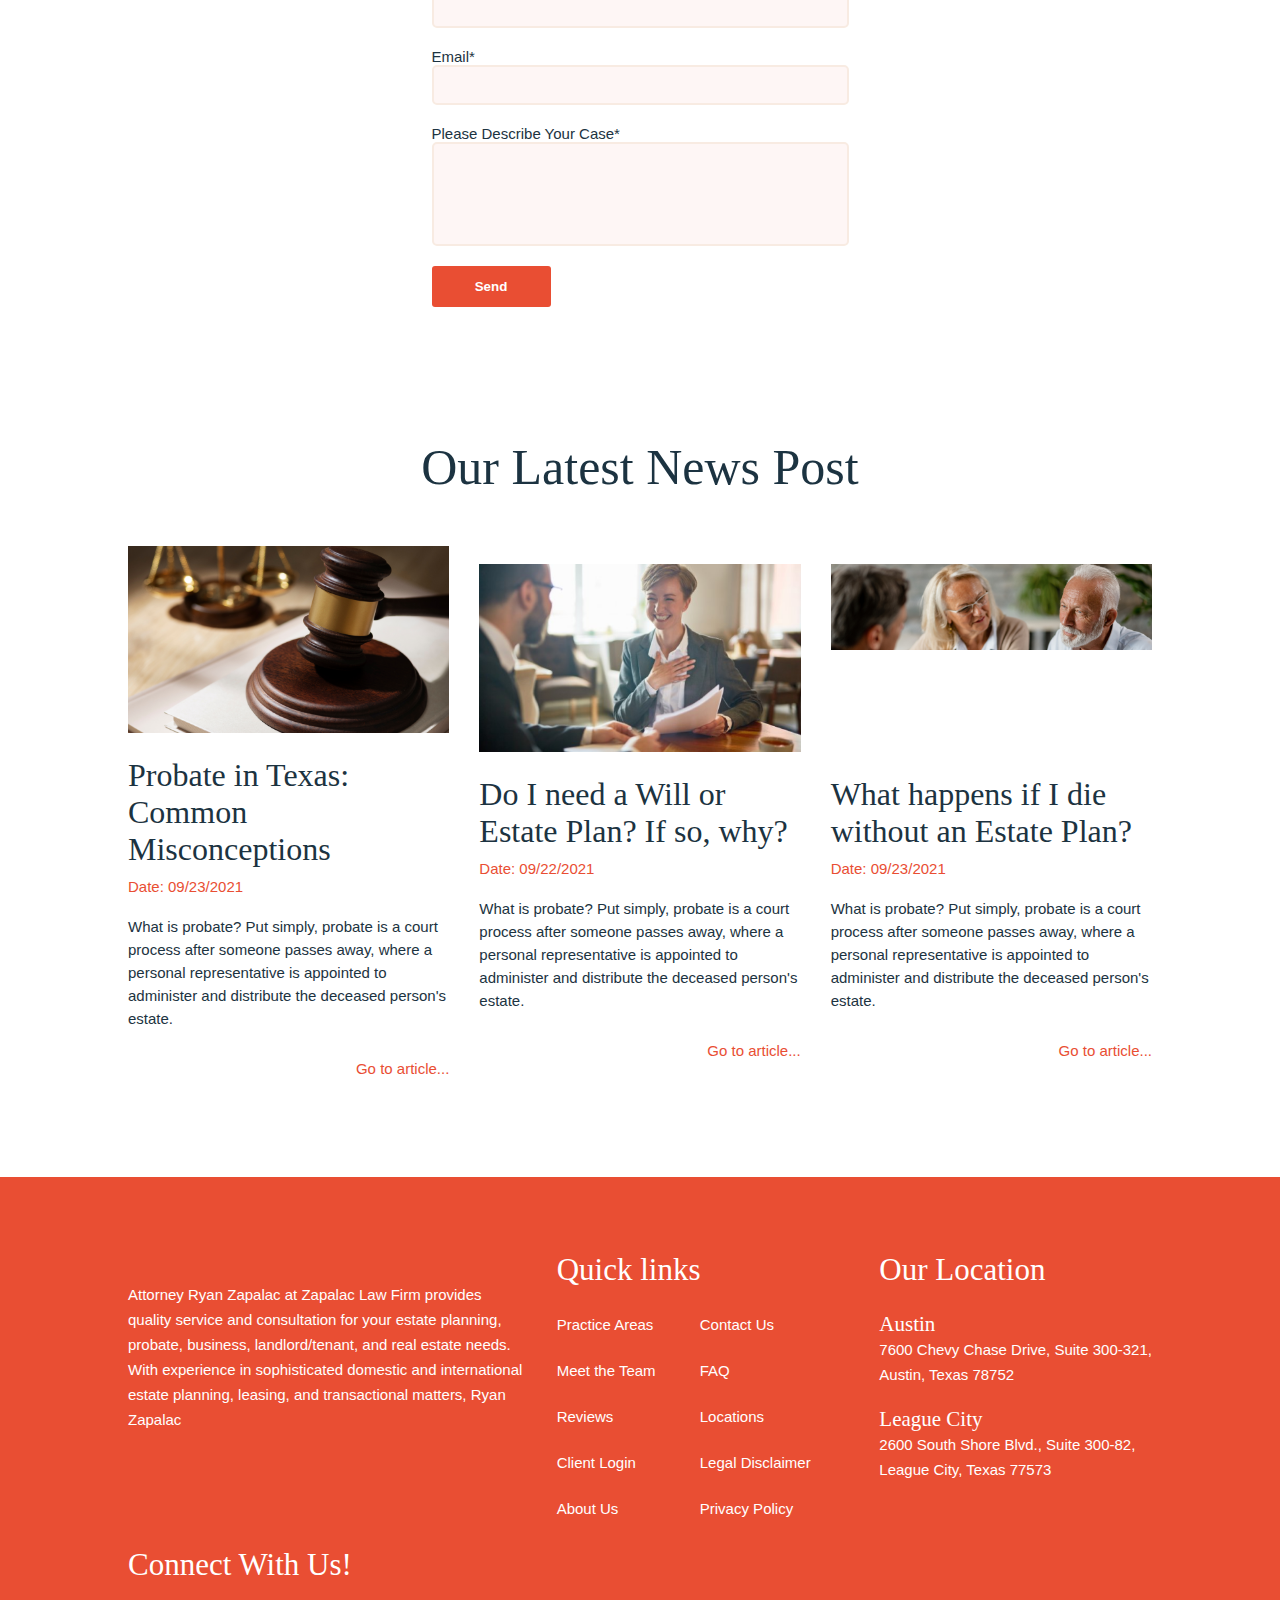
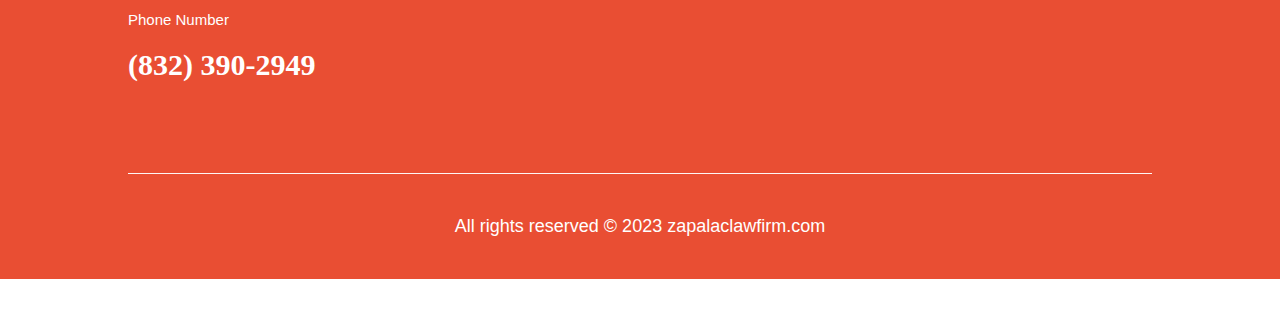
==== commit 96fe89be: "refer to option" ====
--- a/option_1/index.html
+++ b/option_1/index.html
@@ -13,13 +13,29 @@
         <header class="nav flex-center">
             <a href="#home"><img id="logo" src="./src/apalac.svg" alt="zapalac logo"></a>
             <ul id="nav-menu" class="detail-font flex-center">
-                <li><a href="#">Practice Areas <img src="./src/red-triangle.svg" class="arrow"></a></li>
-                <li><a href="#">Meet the Team <img src="./src/red-triangle.svg" class="arrow"></a></li>
+                <li class="flex-center"><a href="#">Practice Areas
+                        <img src="./src/red-triangle.svg" class="arrow">
+                    </a>
+                    <ul class="submenu-container">
+                        <li><a href="#">Item 1</a></li>
+                        <li><a href="#">Item 2</a></li>
+                        <li><a href="#">Item 3</a></li>
+
+                    </ul>
+                </li>
+                <li><a href="#">Meet the Team <img src="./src/red-triangle.svg" class="arrow"></a>
+                    <ul class="submenu-container">
+                        <li><a href="#">Item 1</a></li>
+                        <li><a href="#">Item 2</a></li>
+                        <li><a href="#">Item 3</a></li>
+
+                    </ul>
+                </li>
                 <li><a href="#">Reviews</a></li>
                 <li><a href="#">Client Login</a></li>
                 <li><a href="#">About Us</a></li>
                 <li><a href="#">Contact Us</a></li>
-                <li class="contact flex-center">
+                <li class="contact flex-center callto">
                     <img src="./src/Vector_4.svg" alt="">
                     <span>Call for a free consultation <span class="phone h-font">(832) 390-2949</span></span>
                 </li>
@@ -35,7 +51,7 @@
                 <span class="bar"></span>
             </button>
         </header>
-        <section class="hero">
+        <section class="hero flex-center">
             <div class="details">
                 <h1>Effective Case With <span class="bold">Great Solutions.</span></h1>
                 <div class="solutions detail-font">
@@ -75,9 +91,11 @@
             </form>
         </section>
         <section class="awards">
+
             <p class="redinfo">Our Achievement</p>
             <h2>Awards and Recognition</h2>
-            <div class="flex-center">
+
+            <div class="autoscroll flex-center">
                 <img src="./src/nbta_round_logo.png" alt="">
                 <img src="./src/award_logo2.png" alt="">
                 <img src="./src/award_logo1.png" alt="">
@@ -86,7 +104,7 @@
                 <img src="./src/award_logo4.png" alt="">
             </div>
         </section>
-        <section class="about">
+        <section class="about flex-center">
             <div class="vid">
                 <video poster="./src/businessman-reading-contract-closeup 1.png">
                     <source src="#" type="video/mp4">
@@ -110,10 +128,10 @@
             <p class="heading-font h-font">
                 We offer cost-effective consults for Landlord/Tenant matters, free Estate Planning and Probate
                 consultations for new clients, and paid consultations for document reviews or other matters. <span
-                    class="redinfo">Call
+                    class="redinfo callto">Call
                     us today at 832-390-2949</span> to set up an appointment!
             </p>
-            <div class="cell-phone">
+            <div class="cell-phone callto">
                 <img src="./src/Vector_4.svg" alt="">
                 <span>Call us today at <span class="red">(832) 390-2949</span></span>
             </div>
@@ -123,23 +141,26 @@
                 Practice Areas
             </p>
             <h2>We Offer A Client Focused Approach</h2>
-            <div class="carousel flex-center">
-                <div class="image">
-                    <img src="./src/director-signing-documents-with-fashion-pen-high-quality-photo (1) 2.png"
-                        alt="signing document">
-                    <figcaption>Estate Planning</figcaption>
-                </div>
-                <div class="image">
-                    <img src="./src/two-cropped-startuppers-developing-business-plan 4.png"
-                        alt="two startupper planning">
-                    <figcaption>Business Planning</figcaption>
-                </div>
-                <div class="image">
-                    <img src="./src/house-investments-elements-composition 2.png" alt="mini house on hand">
-                    <figcaption>Real Estate Law</figcaption>
-                </div>
-            </div>
-            <div class="nav-dot carousel flex-center">
+            <div class="carousel">
+                <div class="carousel-auto flex-center">
+                    <div class="carousel-auto-child image">
+                        <img src="./src/director-signing-documents-with-fashion-pen-high-quality-photo (1) 2.png"
+                            alt="signing document">
+                        <figcaption>Estate Planning</figcaption>
+                    </div>
+                    <div class="carousel-auto-child  image">
+                        <img src="./src/two-cropped-startuppers-developing-business-plan 4.png"
+                            alt="two startupper planning">
+                        <figcaption>Business Planning</figcaption>
+                    </div>
+                    <div class="carousel-auto-child image">
+                        <img src="./src/house-investments-elements-composition 2.png" alt="mini house on hand">
+                        <figcaption>Real Estate Law</figcaption>
+                    </div>
+                </div>
+            </div>
+
+            <div class="nav-dot carousel-auto flex-center">
                 <span class="dot"></span>
                 <span class="dot"></span>
                 <span class="dot"></span>
@@ -151,7 +172,7 @@
             </p>
             <h2>Caring for our clients and their caseshas been - and always will be - our firm's number one priority.
             </h2>
-            <div class="ratings carousel flex-center">
+            <div class="ratings carousel-auto flex-center">
                 <div class="rating">
                     <h3 class="client">Jessica A.</h3>
                     <div class="stars">
@@ -188,14 +209,18 @@
                 <span class="dot"></span>
             </div>
         </section>
-        <section class="case-eval">
+        <section class="case-eval flex-center">
             <form class="contact-form" action="">
                 <h3>Schedule your free <span class="red">Case Evaluation</span></h3>
-                <div class="form-name">
-                    <label id="fn" for="first-name">First Name*</label>
-                    <input type="text" id="first-name" name="first-name" required>
-                    <label id="ln" for="last-name">Last Name*</label>
-                    <input type="text" id="last-name" name="last-name" required>
+                <div class="form-name flex-center">
+                    <div>
+                        <label id="fn" for="first-name">First Name*</label>
+                        <input type="text" id="first-name" name="first-name" required>
+                    </div>
+                    <div>
+                        <label id="ln" for="last-name">Last Name*</label>
+                        <input type="text" id="last-name" name="last-name" required>
+                    </div>
                 </div>
                 <label for="phone">Phone*</label>
                 <input type="tel" id="phone" name="phone" required>
@@ -206,7 +231,7 @@
                 <button class="send" type="submit">Send</button>
             </form>
         </section>
-        <section class="post-content">
+        <section class="post-content flex-center">
             <h2>
                 Our Latest News Post
             </h2>
@@ -244,7 +269,7 @@
                 </div>
             </div>
         </section>
-        <section class="footer">
+        <section class="footer flex-center">
             <div class="footer-column flex-center">
                 <div class="footer-about">
                     <img src="./src/apalac-2.svg" alt="logo">
@@ -258,11 +283,32 @@
                     <h4>Quick links</h4>
                     <div class="flex-center">
                         <ul class="navlink">
-                            <li><a href="#">Practice Areas <img src="./src/white-triangle.svg" class="arrow"></a></li>
-                            <li><a href="#">Meet the Team <img src="./src/white-triangle.svg" class="arrow"></a></li>
+                            <li><a href="#">Practice Areas <img src="./src/white-triangle.svg" class="arrow"></a>
+                                <ul class="submenu-container">
+                                    <li><a href="#">Item 1</a></li>
+                                    <li><a href="#">Item 2</a></li>
+                                    <li><a href="#">Item 3</a></li>
+
+                                </ul>
+                            </li>
+                            <li><a href="#">Meet the Team <img src="./src/white-triangle.svg" class="arrow"></a>
+                                <ul class="submenu-container">
+                                    <li><a href="#">Item 1</a></li>
+                                    <li><a href="#">Item 2</a></li>
+                                    <li><a href="#">Item 3</a></li>
+
+                                </ul>
+                            </li>
                             <li><a href="#">Reviews</a></li>
                             <li><a href="#">Client Login</a></li>
-                            <li><a href="#">About Us <img src="./src/white-triangle.svg" class="arrow"></a></li>
+                            <li><a href="#">About Us <img src="./src/white-triangle.svg" class="arrow"></a>
+                                <ul class="submenu-container">
+                                    <li><a href="#">Item 1</a></li>
+                                    <li><a href="#">Item 2</a></li>
+                                    <li><a href="#">Item 3</a></li>
+
+                                </ul>
+                            </li>
                         </ul>
                         <ul class="navlink">
                             <li><a href="#">Contact Us</a></li>
@@ -285,7 +331,7 @@
                 <div class="social">
                     <h4>Connect With Us!</h4>
                     <p>Phone Number</p>
-                    <h3 class="phone">(832) 390-2949</h3>
+                    <h3 class="phone callto">(832) 390-2949</h3>
                     <div>
                         <a class="s-links" href="#"><img src="./src/cib_facebook-f.svg" alt="fb"></a>
                         <a class="s-links" href="#"><img src="./src/akar-icons_twitter-fill.svg" alt="twitter"></a>
--- a/option_1/styles.css
+++ b/option_1/styles.css
@@ -48,7 +48,6 @@
 }
 
 .flex-center,
-section,
 .solutions,
 .solutions li {
     display: flex;
@@ -57,6 +56,7 @@
     flex-wrap: wrap;
 }
 
+
 .nav {
     padding: 1.2rem;
     min-height: 9.7rem;
@@ -80,6 +80,25 @@
     display: none;
 }
 
+#nav-menu>li {
+    flex-wrap: nowrap;
+}
+
+.submenu-container {
+    padding: 2rem;
+    background-color: var(--bg-secondary);
+    flex-wrap: nowrap;
+    position: absolute;
+    display: none;
+    border-radius: 1rem;
+    top: 7.1rem;
+    z-index: 3;
+}
+
+#nav-menu>li:hover .submenu-container {
+    display: block;
+}
+
 .contact img {
     padding: 0 1rem 1rem 0
 }
@@ -94,7 +113,6 @@
 section {
     padding: 5rem 10%;
     flex-direction: column;
-
 }
 
 /* hero section */
@@ -169,31 +187,10 @@
 
 .form-name {
     display: grid;
-    grid-template:
-        'lb1 lb2'
-        'inp1 inp2';
+    grid-template-columns: 1fr 1fr;
     gap: 0 1.5rem;
 }
 
-.form-name * {
-    width: 17rem;
-}
-
-#fn {
-    grid-area: lb1;
-}
-
-#ln {
-    grid-area: lb2;
-}
-
-#first-name {
-    grid-area: inp1;
-}
-
-#last-name {
-    grid-area: inp2;
-}
 
 #case {
     resize: none;
@@ -220,7 +217,6 @@
 }
 
 
-
 .send {
     width: 11.9rem;
 }
@@ -231,8 +227,41 @@
     padding: 1rem;
 }
 
-.awards img {
+section>p,
+section>h2 {
+    text-align: center;
+    margin: 0 auto;
+}
+
+.awards>h2 {
+    padding-bottom: 2rem;
+}
+
+.autoscroll {
+    flex-wrap: nowrap;
+    overflow-x: hidden;
+    justify-content: center;
+}
+
+.autoscroll>img {
+    width: 18rem;
     padding: 2rem 3.5rem;
+    flex: 0 0 auto;
+}
+
+.autoscroll-child {
+    width: 15rem;
+    animation: 5s linear 3s infinite running scroller;
+}
+
+@keyframes scroller {
+    from {
+        transform: translateX(-5vw);
+    }
+
+    to {
+        transform: translateX(-110vw);
+    }
 }
 
 /* about section */
@@ -310,6 +339,10 @@
     border-bottom: 0.5rem solid var(--pop-color);
 }
 
+.callto {
+    cursor: pointer;
+}
+
 .carousel {
     gap: 3rem;
     flex-wrap: nowrap;
@@ -317,28 +350,30 @@
 
 /* custom class for auto scrolling image carousel*/
 .carousel-auto {
-    overflow-x: hidden;
+    overflow-x: scroll;
     justify-content: flex-start;
+    flex-wrap: nowrap;
+    gap: 3rem;
+    scroll-snap-type: x mandatory;
 }
 
 .carousel-auto-child {
-    flex: 0 0 auto;
+    scroll-snap-align: center;
+    flex-grow: 0;
+    flex-shrink: 0;
+    flex-basis: auto;
     width: 100%;
-    animation: scroller 5s infinite;
-}
-
-@keyframes scroller {
-    to {
-        transform: translateX(-100%);
-    }
-}
+    /* animation: scroller 5s infinite; */
+}
+
 
 
 
 .image {
     padding: 4rem 0 2rem 0;
     position: relative;
-
+    min-width: 37.5rem;
+    max-width: 49rem;
 }
 
 .image>img,
@@ -454,7 +489,7 @@
 }
 
 .footer h4,
-.footer img {
+.footer>img {
     padding-bottom: 1rem;
     font-size: 3.1rem;
     font-weight: 400;
@@ -522,7 +557,7 @@
 
     }
 
-    .nav ul {
+    .nav>ul {
         border-radius: 0 0 0 1rem;
         background-color: var(--bg-primary);
         position: fixed;
@@ -532,18 +567,30 @@
         z-index: 2;
         width: 0;
         transition: 0.3s ease-in-out;
-        height: calc(100vh - (5rem + (1.2rem * 2)));
-
+        padding: 2rem 0;
+        /* align-items: flex-start; */
+        justify-content: flex-start;
+        box-shadow: 10px 3px 13px -4px var(--dark-color);
+    }
+
+    #nav-menu>li {
+        flex-direction: column;
+        /* flex-wrap: nowrap; */
+    }
+
+    .submenu-container {
+        position: relative;
+        top: 0;
     }
 
     .menu {
-        padding: 0 1rem;
-        position: fixed;
+        position: absolute;
         background: none;
         display: block;
         margin: 0;
         transition: 0.3s ease-in-out;
         right: 0;
+        overflow: hidden;
     }
 
     .menu:hover {
@@ -552,10 +599,12 @@
     }
 
     .show {
+        padding: 0.5rem 0.5rem 0.5rem 1.5rem;
         width: 7rem;
     }
 
     .hide {
+        padding: 2rem 0.5rem 2rem 1rem;
         width: 0rem;
     }
 
@@ -581,7 +630,7 @@
 
     .bar {
         display: block;
-        width: 100%;
+        width: 80%;
         background: var(--dark-color);
         padding-top: .5rem;
         margin: .7rem 0;
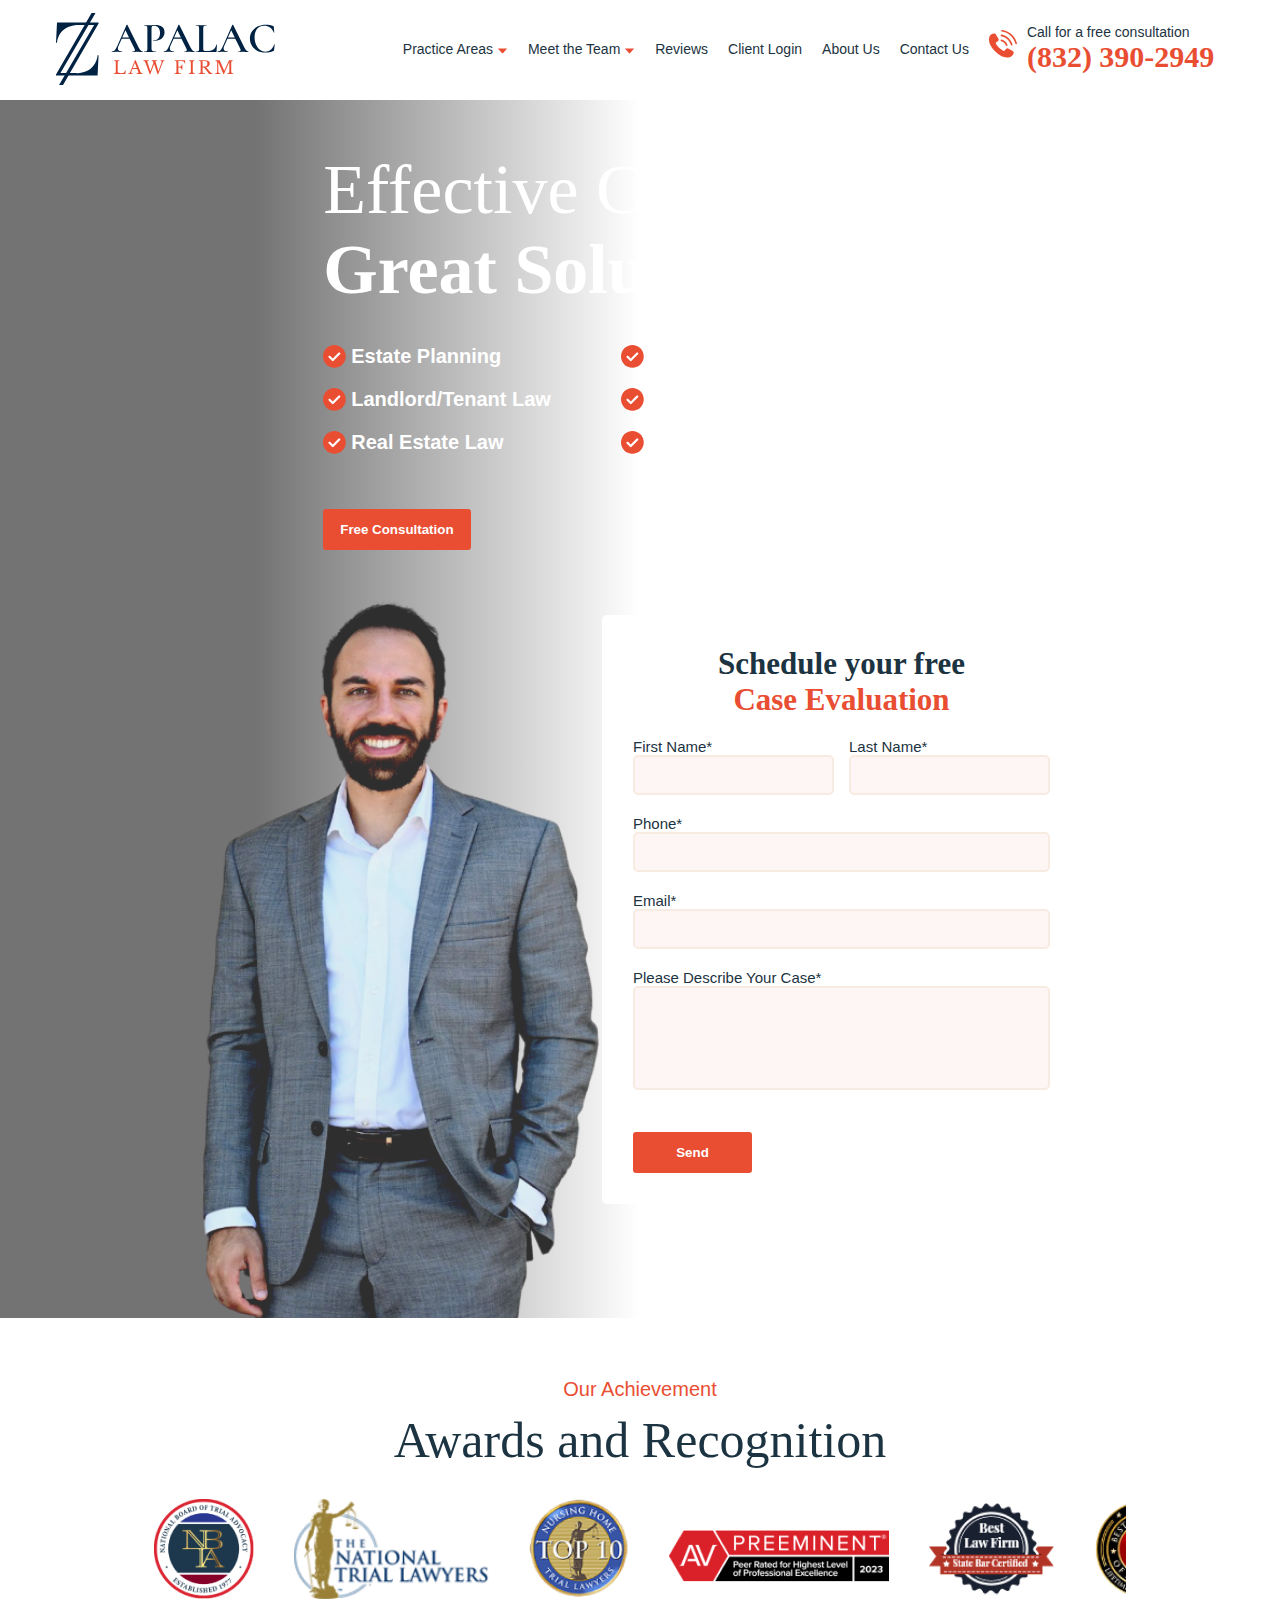
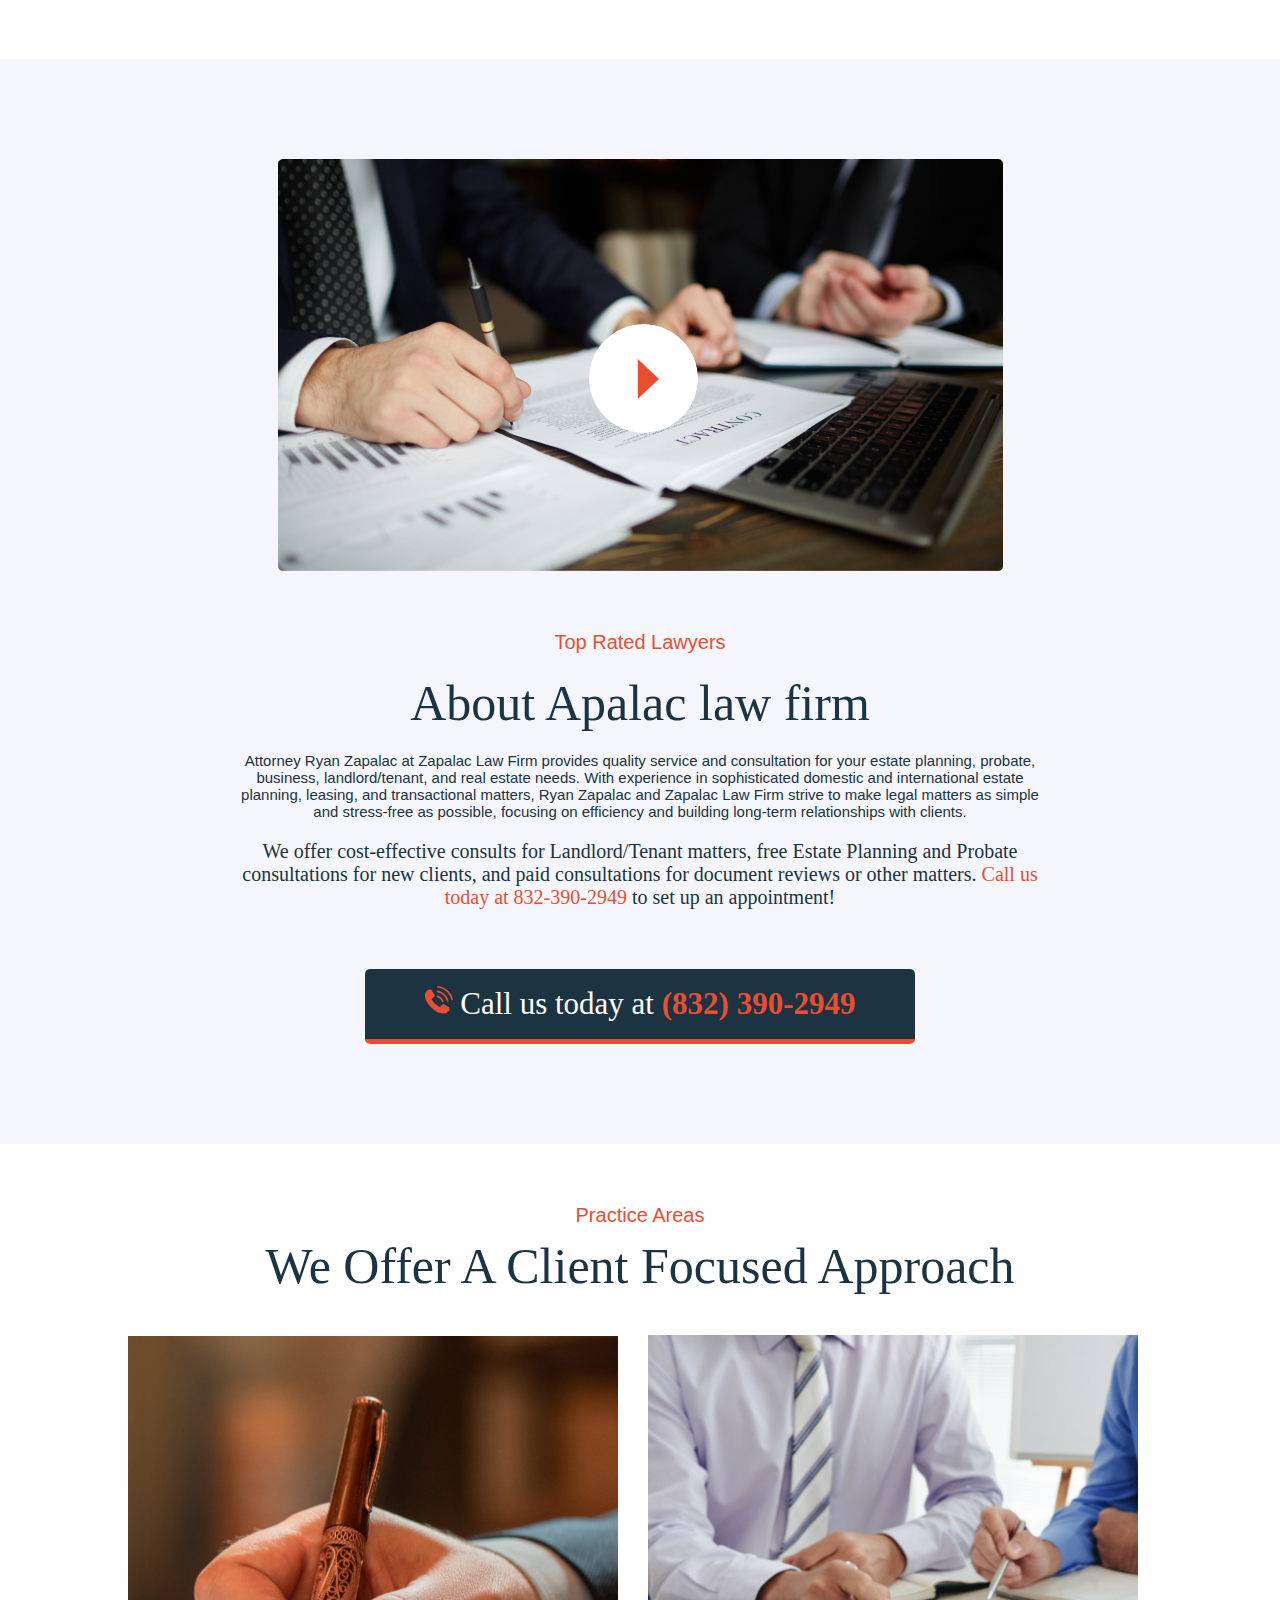
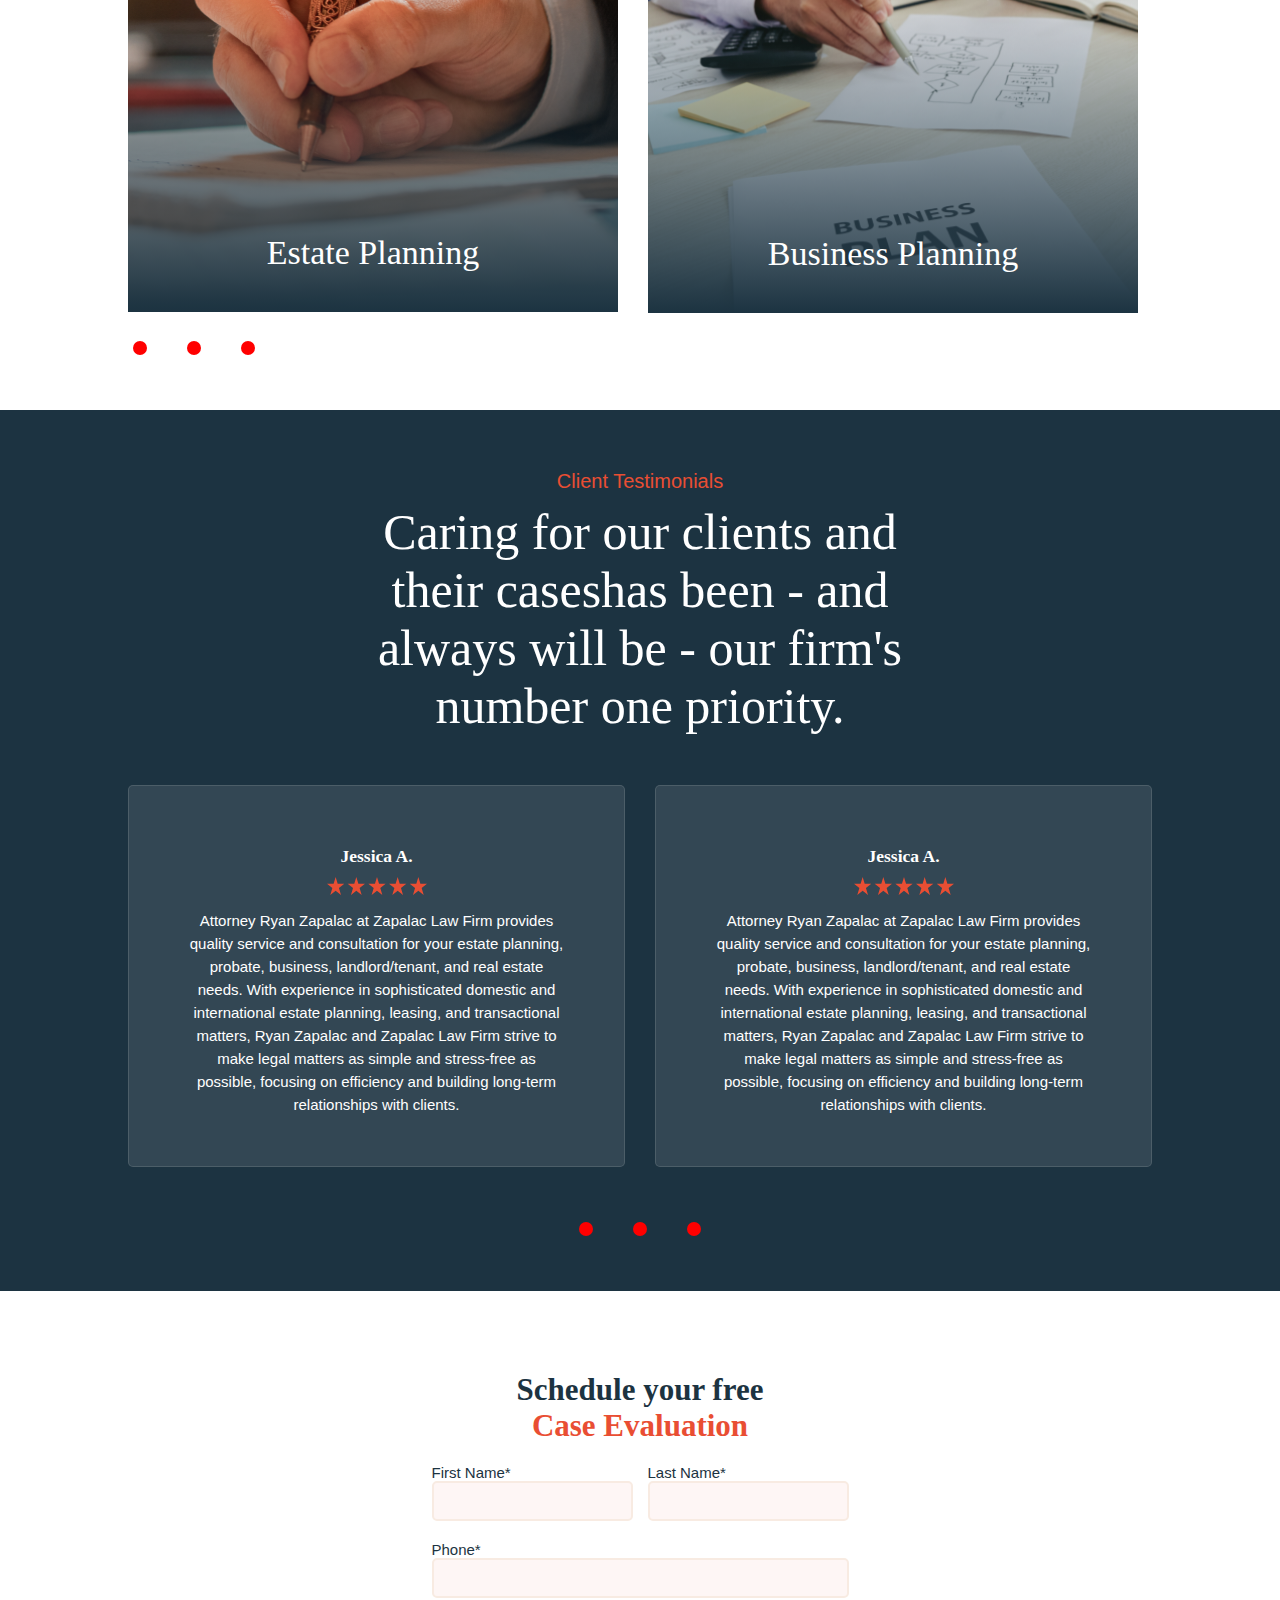
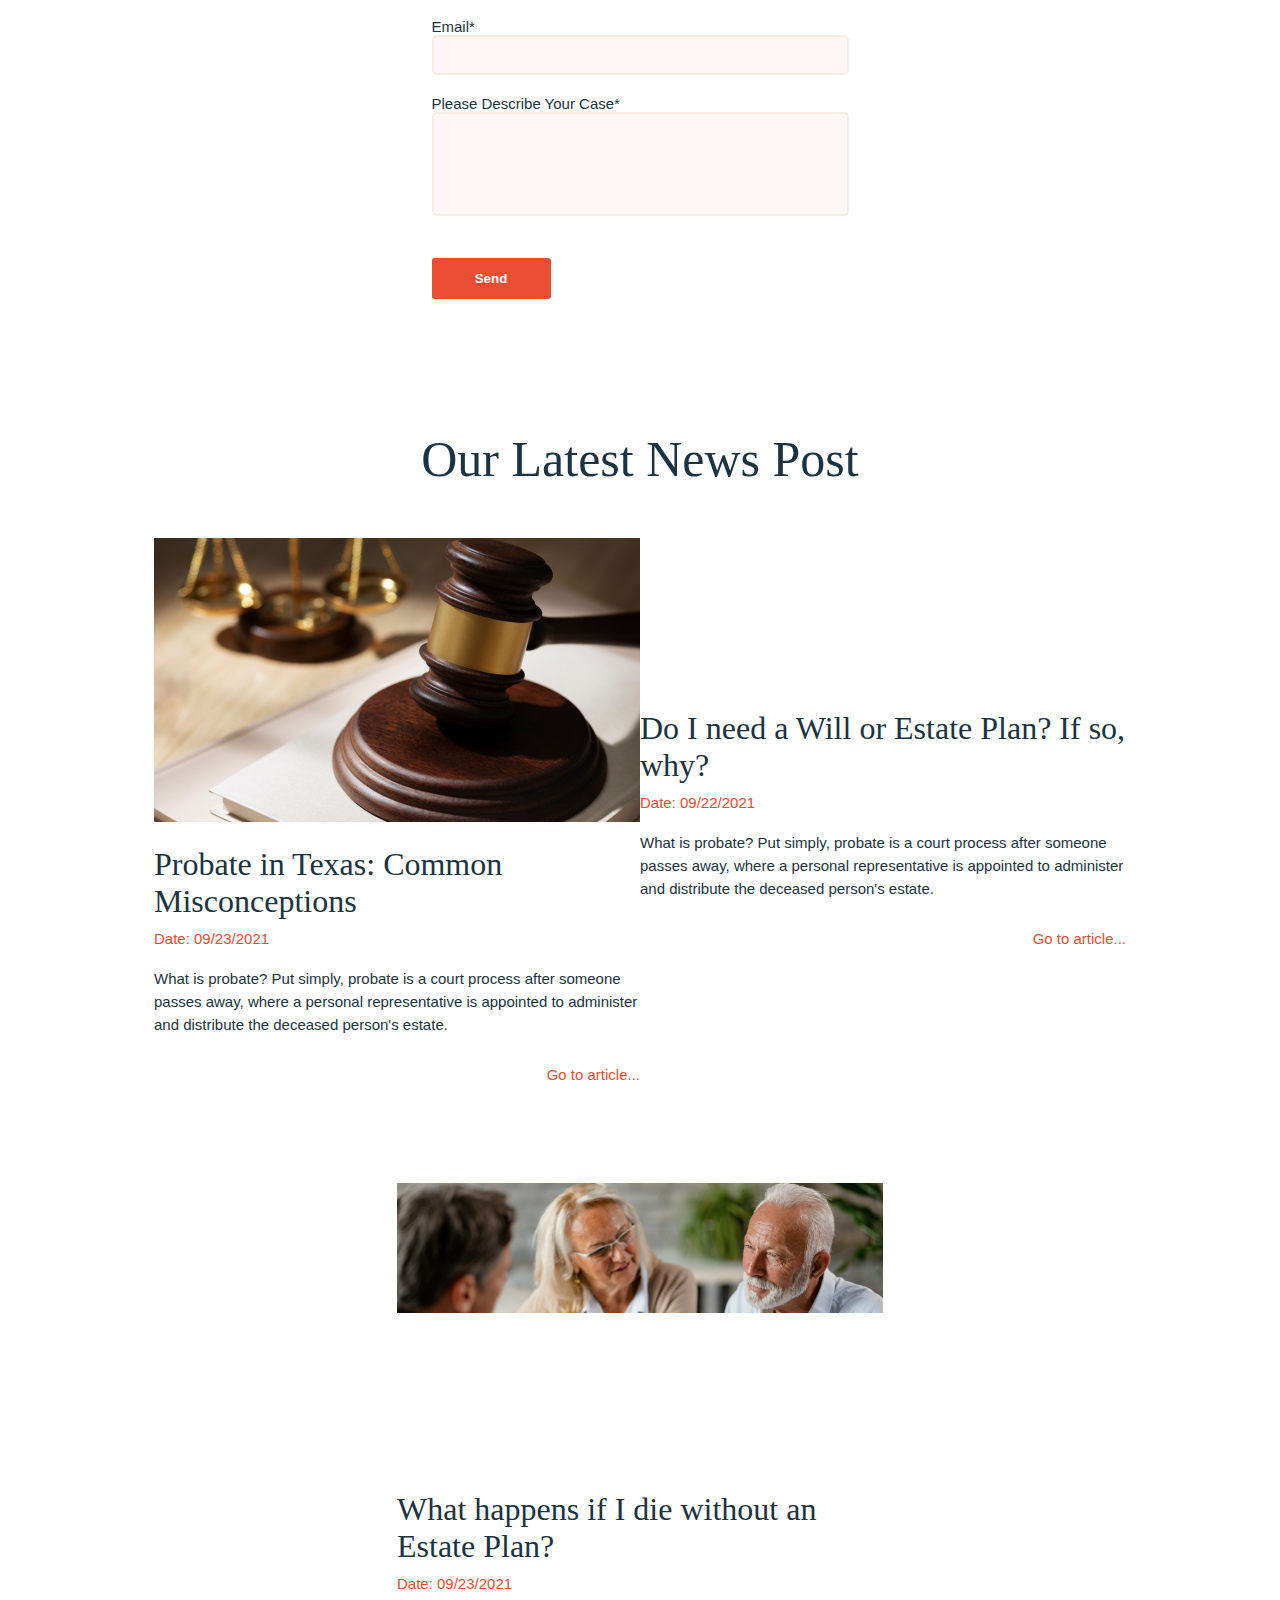
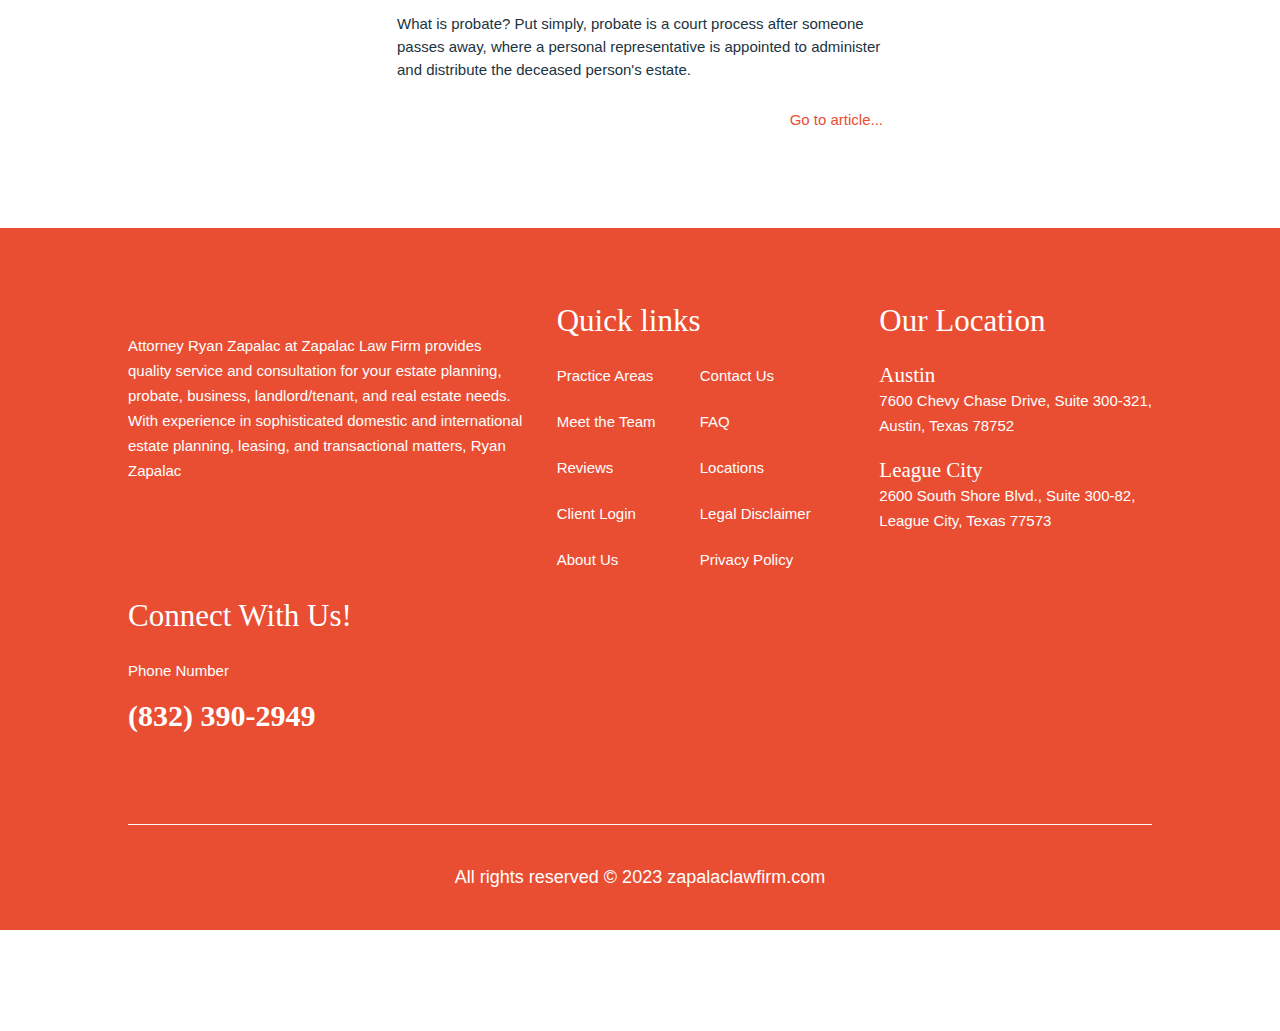
==== commit 0b7114d4: "refer to options.md" ====
--- a/option_1/index.html
+++ b/option_1/index.html
@@ -74,19 +74,20 @@
                 <div class="form-name flex-center">
                     <div>
                         <label id="fn" for="first-name">First Name*</label>
-                        <input type="text" id="first-name" name="first-name" required>
+                        <input data-validator="name" type="text" id="first-name" name="first-name" required>
                     </div>
                     <div>
                         <label id="ln" for="last-name">Last Name*</label>
-                        <input type="text" id="last-name" name="last-name" required>
+                        <input data-validator="name" type="text" id="last-name" name="last-name" required>
                     </div>
                 </div>
                 <label for="phone">Phone*</label>
-                <input type="tel" id="phone" name="phone" required>
+                <input data-validator="phone" type="tel" id="phone" name="phone" required>
                 <label for="email">Email*</label>
-                <input type="email" id="email" name="email" required>
+                <input data-validator="email" type="email" id="email" name="email" required>
                 <label for="case">Please Describe Your Case*</label>
-                <textarea name="case" id="case" cols="30" rows="10" required></textarea>
+                <textarea data-validator="text" name="case" id="case" cols="30" rows="10" required></textarea>
+                <p class="warning">Some text</p>
                 <button class="send" type="submit">Send</button>
             </form>
         </section>
@@ -94,18 +95,28 @@
 
             <p class="redinfo">Our Achievement</p>
             <h2>Awards and Recognition</h2>
-
-            <div class="autoscroll flex-center">
-                <img src="./src/nbta_round_logo.png" alt="">
-                <img src="./src/award_logo2.png" alt="">
-                <img src="./src/award_logo1.png" alt="">
-                <img src="./src/martindale-hubell.png" alt="">
-                <img src="./src/award_logo3.png" alt="">
-                <img src="./src/award_logo4.png" alt="">
+            <div class="autoscroll-parent">
+                <div class="autoscroll flex-center">
+                    <img src="./src/nbta_round_logo.png" alt="">
+                    <img src="./src/award_logo2.png" alt="">
+                    <img src="./src/award_logo1.png" alt="">
+                    <img src="./src/martindale-hubell.png" alt="">
+                    <img src="./src/award_logo3.png" alt="">
+                    <img src="./src/award_logo4.png" alt="">
+                </div>
             </div>
         </section>
         <section class="about flex-center">
             <div class="vid">
+                <div id="vid-popup">
+                    <div class="closebtn">
+                        <span class="crossbar"></span>
+                        <span class="crossbar"></span>
+                    </div>
+                    <video poster="./src/businessman-reading-contract-closeup 1.png">
+                        <source src="#" type="video/mp4">
+                    </video>
+                </div>
                 <video poster="./src/businessman-reading-contract-closeup 1.png">
                     <source src="#" type="video/mp4">
                 </video>
@@ -215,19 +226,20 @@
                 <div class="form-name flex-center">
                     <div>
                         <label id="fn" for="first-name">First Name*</label>
-                        <input type="text" id="first-name" name="first-name" required>
+                        <input data-validator="name" type="text" id="first-name" name="first-name" required>
                     </div>
                     <div>
                         <label id="ln" for="last-name">Last Name*</label>
-                        <input type="text" id="last-name" name="last-name" required>
+                        <input data-validator="name" type="text" id="last-name" name="last-name" required>
                     </div>
                 </div>
                 <label for="phone">Phone*</label>
-                <input type="tel" id="phone" name="phone" required>
+                <input data-validator="phone" type="tel" id="phone" name="phone" required>
                 <label for="email">Email*</label>
-                <input type="email" id="email" name="email" required>
+                <input data-validator="email" type="email" id="email" name="email" required>
                 <label for="case">Please Describe Your Case*</label>
-                <textarea name="case" id="case" cols="30" rows="10" required></textarea>
+                <textarea data-validator="text" name="case" id="case" cols="30" rows="10" required></textarea>
+                <p class="warning">Some text</p>
                 <button class="send" type="submit">Send</button>
             </form>
         </section>
@@ -235,7 +247,7 @@
             <h2>
                 Our Latest News Post
             </h2>
-            <div class="posts carousel flex-center">
+            <div class="posts flex-center">
                 <div class="post">
                     <img src="./src/top-view-career-guidance-items-judges 1.png" alt="judge items">
                     <h3 class="posttitle">Probate in Texas: Common Misconceptions</h3>
--- a/option_1/styles.css
+++ b/option_1/styles.css
@@ -237,30 +237,37 @@
     padding-bottom: 2rem;
 }
 
+.autoscroll-parent {
+    margin: 0 auto;
+    max-width: 95%;
+    overflow: hidden;
+}
+
+.warning {
+    visibility: hidden;
+    font-size: 1.5rem;
+    text-align: center;
+    padding-top: 0.5rem;
+    color: var(--pop-color);
+}
+
 .autoscroll {
+    margin: 0 auto;
+    padding-block: 1rem;
+    gap: 4rem;
+    width: max-content;
     flex-wrap: nowrap;
-    overflow-x: hidden;
     justify-content: center;
 }
 
-.autoscroll>img {
-    width: 18rem;
-    padding: 2rem 3.5rem;
-    flex: 0 0 auto;
-}
-
-.autoscroll-child {
-    width: 15rem;
-    animation: 5s linear 3s infinite running scroller;
+.animate {
+    animation: scroller 30s linear infinite;
 }
 
 @keyframes scroller {
-    from {
-        transform: translateX(-5vw);
-    }
 
     to {
-        transform: translateX(-110vw);
+        transform: translateX(calc(-50% - 2rem));
     }
 }
 
@@ -268,6 +275,8 @@
 .about {
     background-color: var(--bg-secondary);
 }
+
+
 
 .vid {
     position: relative;
@@ -276,8 +285,63 @@
     margin: 5rem 0;
 }
 
+
 video {
     width: 100%;
+}
+
+#vid-popup {
+    display: none;
+    position: fixed;
+    z-index: 996;
+    width: 70%;
+    aspect-ratio: 16 / 9;
+    top: 50%;
+    left: 50%;
+    margin-left: -35%;
+    margin-top: -20%;
+    background-color: var(--bg-secondary);
+    box-shadow:
+        0 0 10rem 15rem color-mix(in srgb, var(--dark-color) 70%, transparent);
+    border: 2px solid var(--border-form);
+    border-radius: 1rem;
+}
+
+#vid-popup>iframe {
+    width: 100%;
+    aspect-ratio: 16 / 9;
+    border: none;
+}
+
+.closebtn {
+    position: absolute;
+    top: -1.5rem;
+    right: -1.5rem;
+    width: 3rem;
+    aspect-ratio: 1;
+    border-radius: 50%;
+    background-color: color-mix(in srgb, var(--pop-color) 60%, transparent);
+    transform: rotate(45deg);
+    border: 2px solid var(--pop-muted-color);
+}
+
+.closebtn:hover {
+    background-color: var(--pop-color);
+    cursor: pointer;
+}
+
+.crossbar {
+    display: block;
+    position: absolute;
+    width: 100%;
+    top: calc(50% - 0.12rem);
+    padding: .24rem 0 0 0;
+    background-color: var(--dark-color);
+    transform-origin: 50%;
+}
+
+.crossbar:first-of-type {
+    transform: rotate(90deg);
 }
 
 .controls {
@@ -287,8 +351,15 @@
     left: 43%;
 }
 
+
+
 #circle {
-    width: 100%;
+    border-radius: 50%;
+    width: 100%;
+}
+
+.controls:hover #circle {
+    box-shadow: 0 0 5rem 5rem color-mix(in srgb, var(--dark-color) 70%, transparent);
 }
 
 #triangle {
@@ -363,11 +434,7 @@
     flex-shrink: 0;
     flex-basis: auto;
     width: 100%;
-    /* animation: scroller 5s infinite; */
-}
-
-
-
+}
 
 .image {
     padding: 4rem 0 2rem 0;
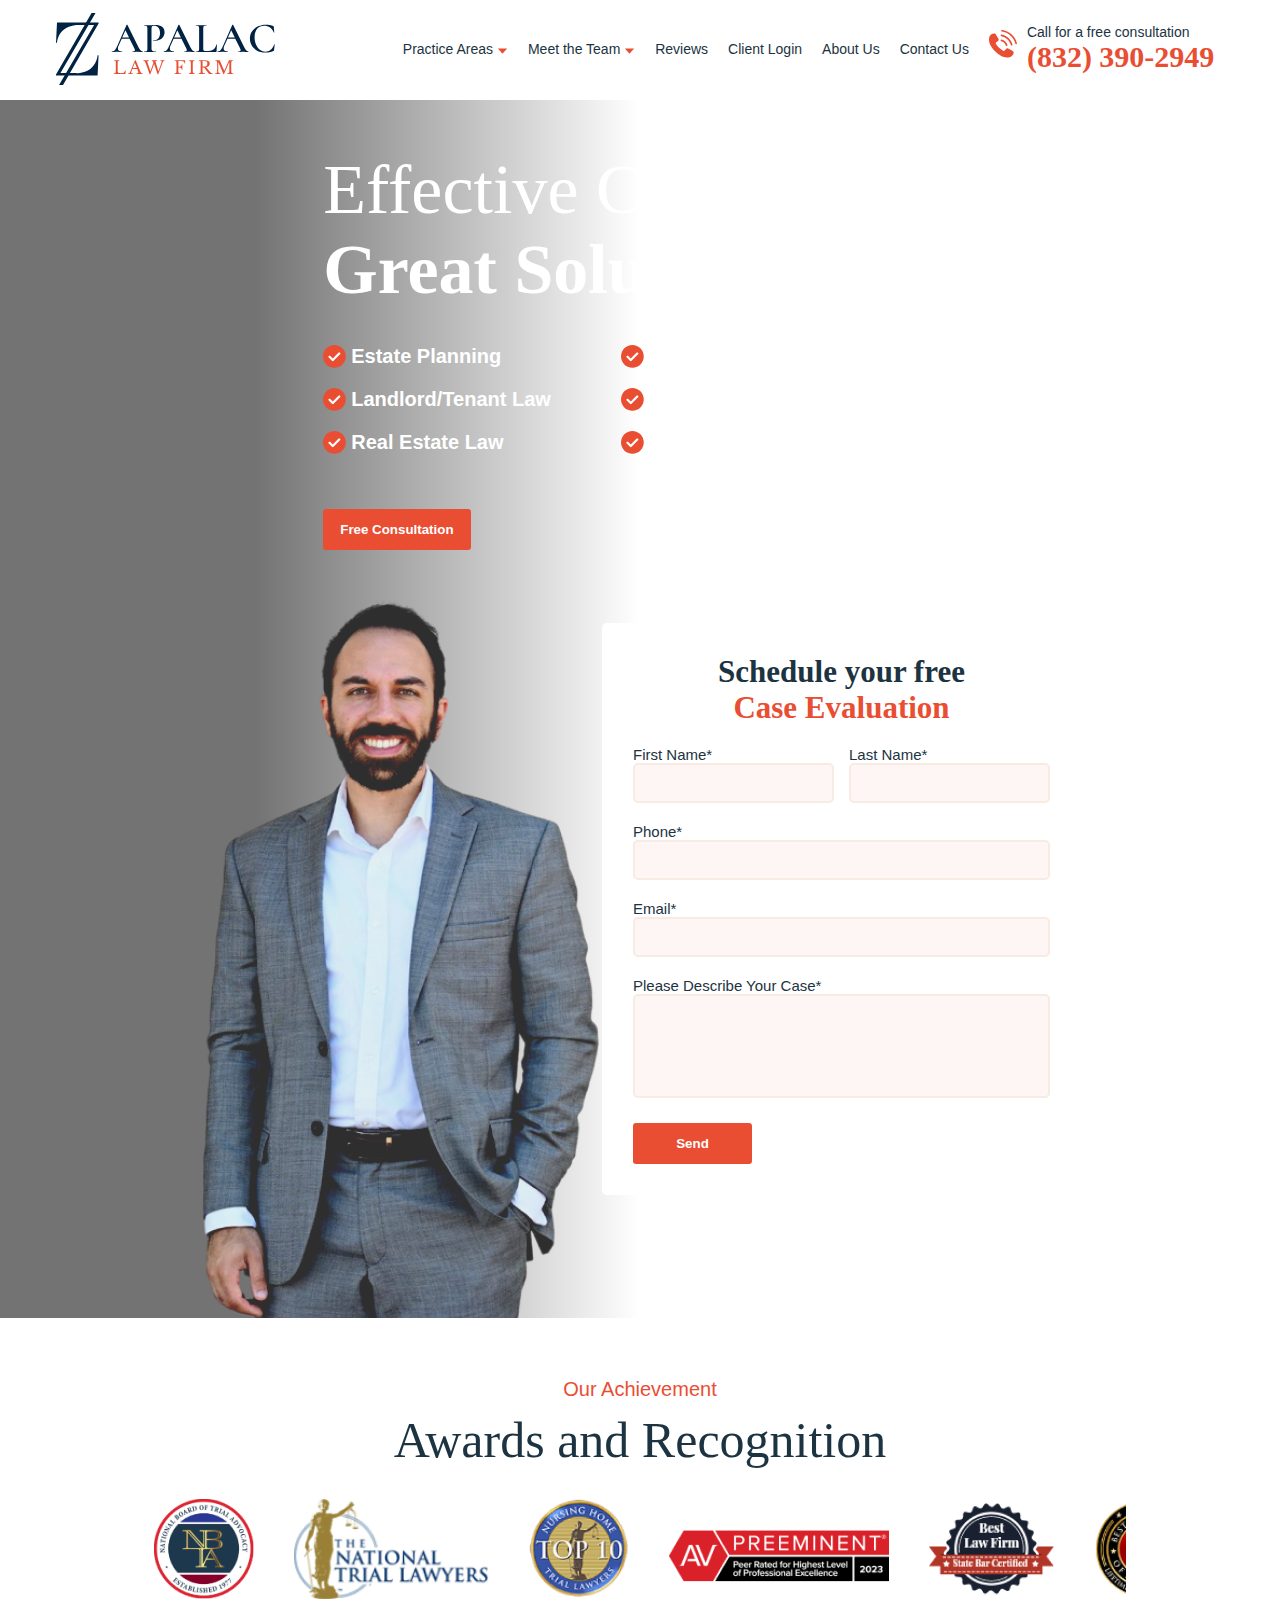
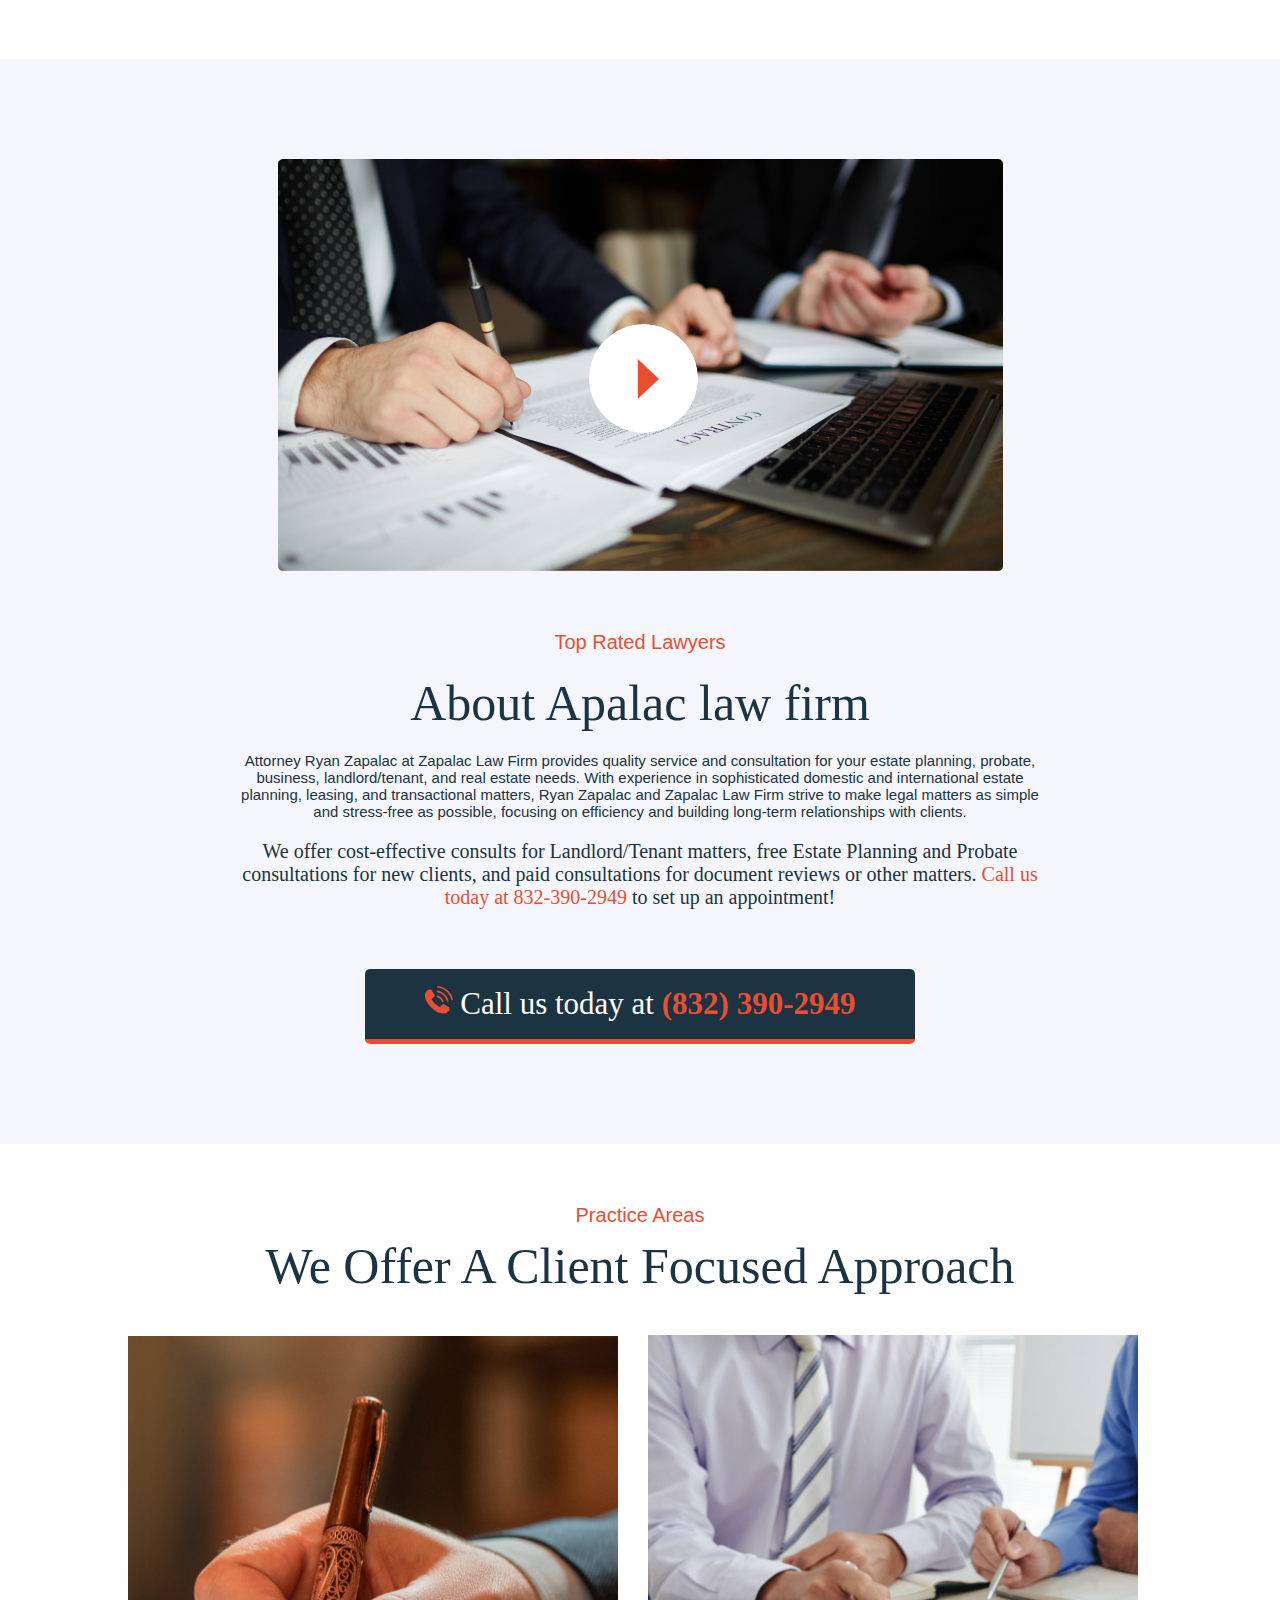
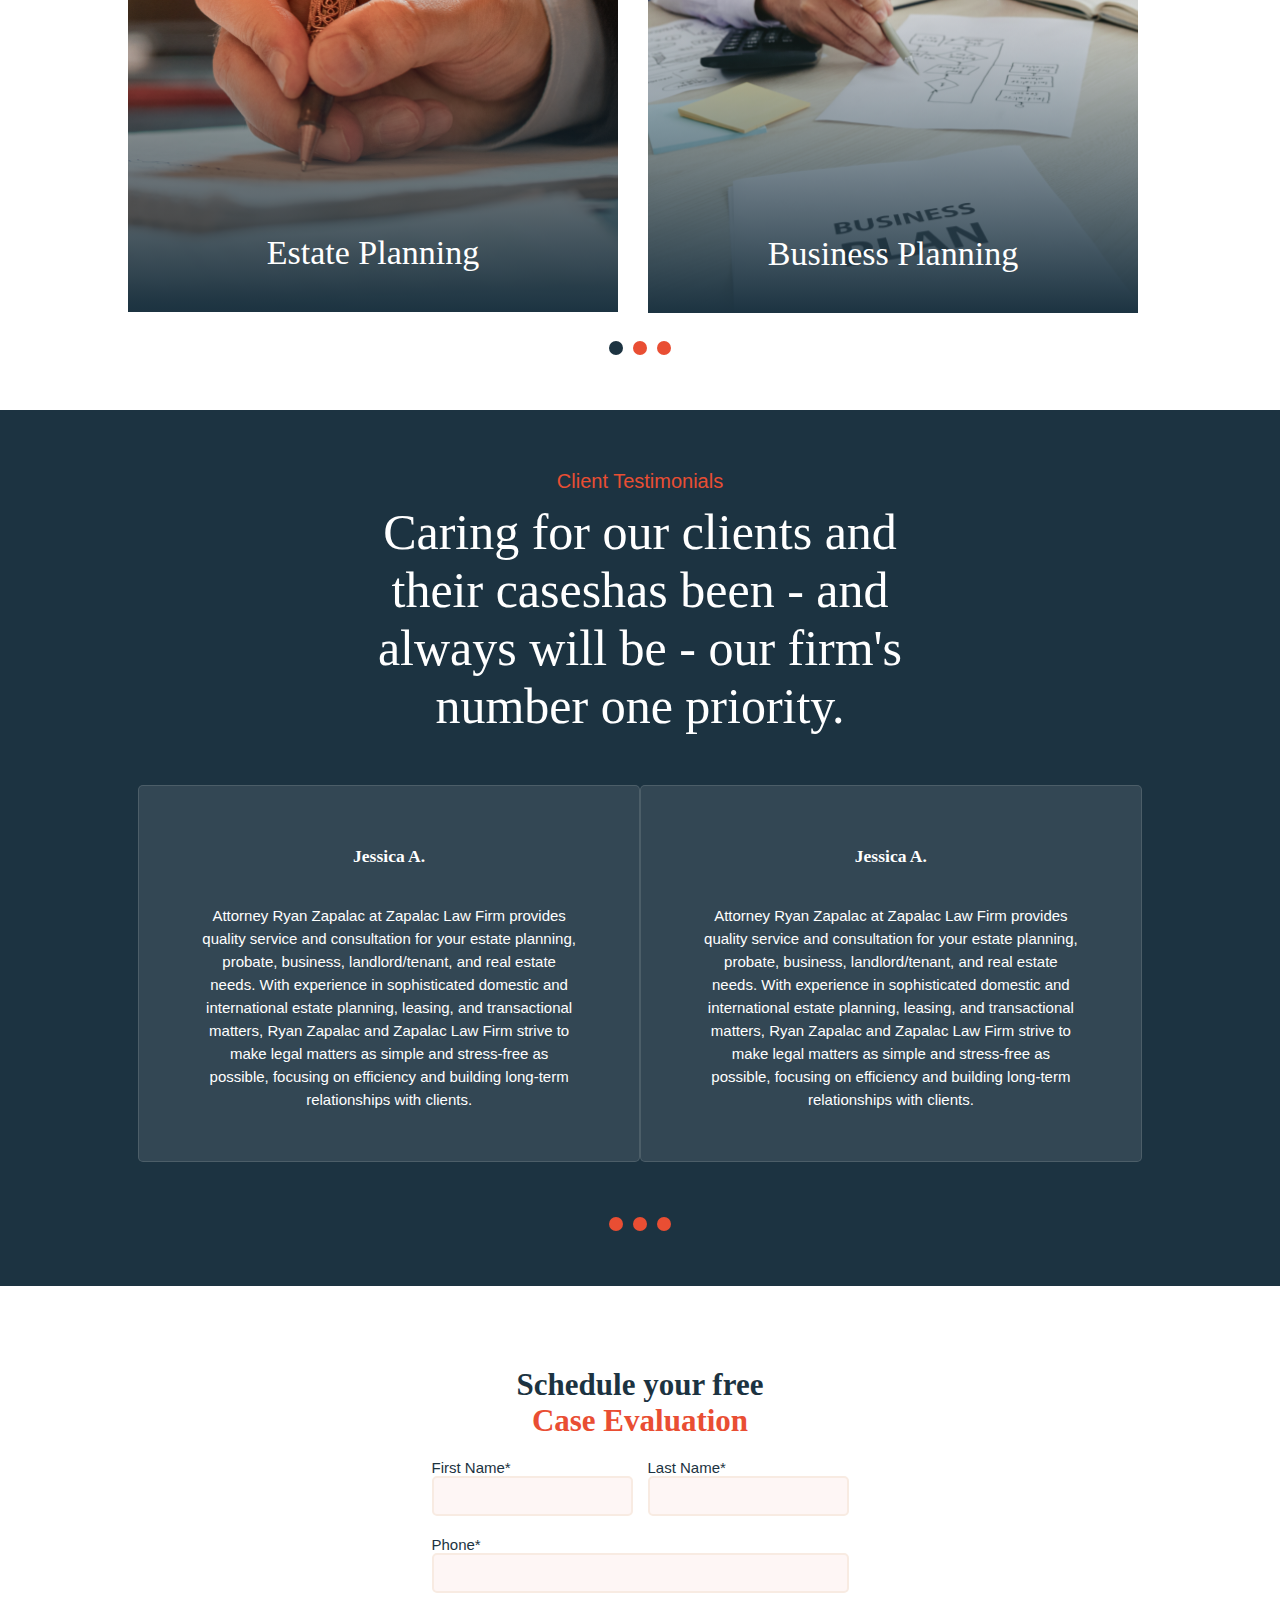
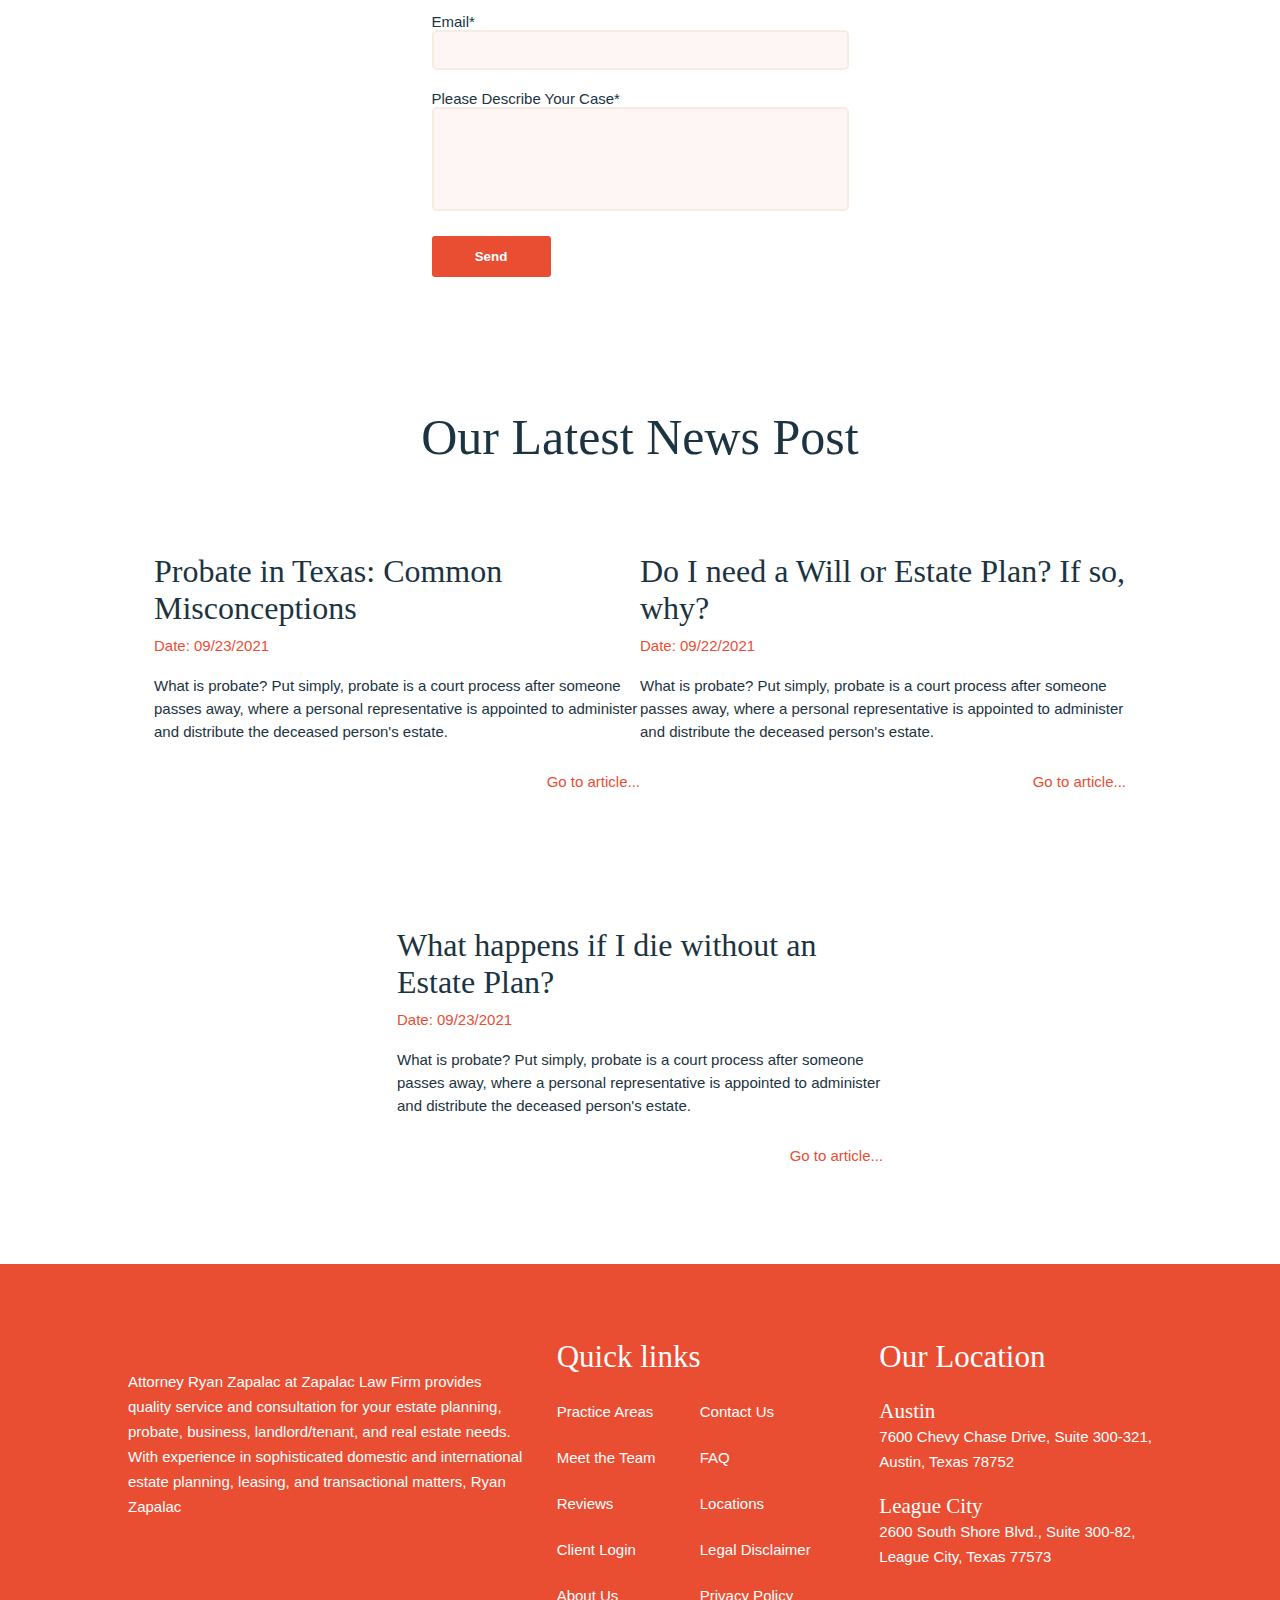
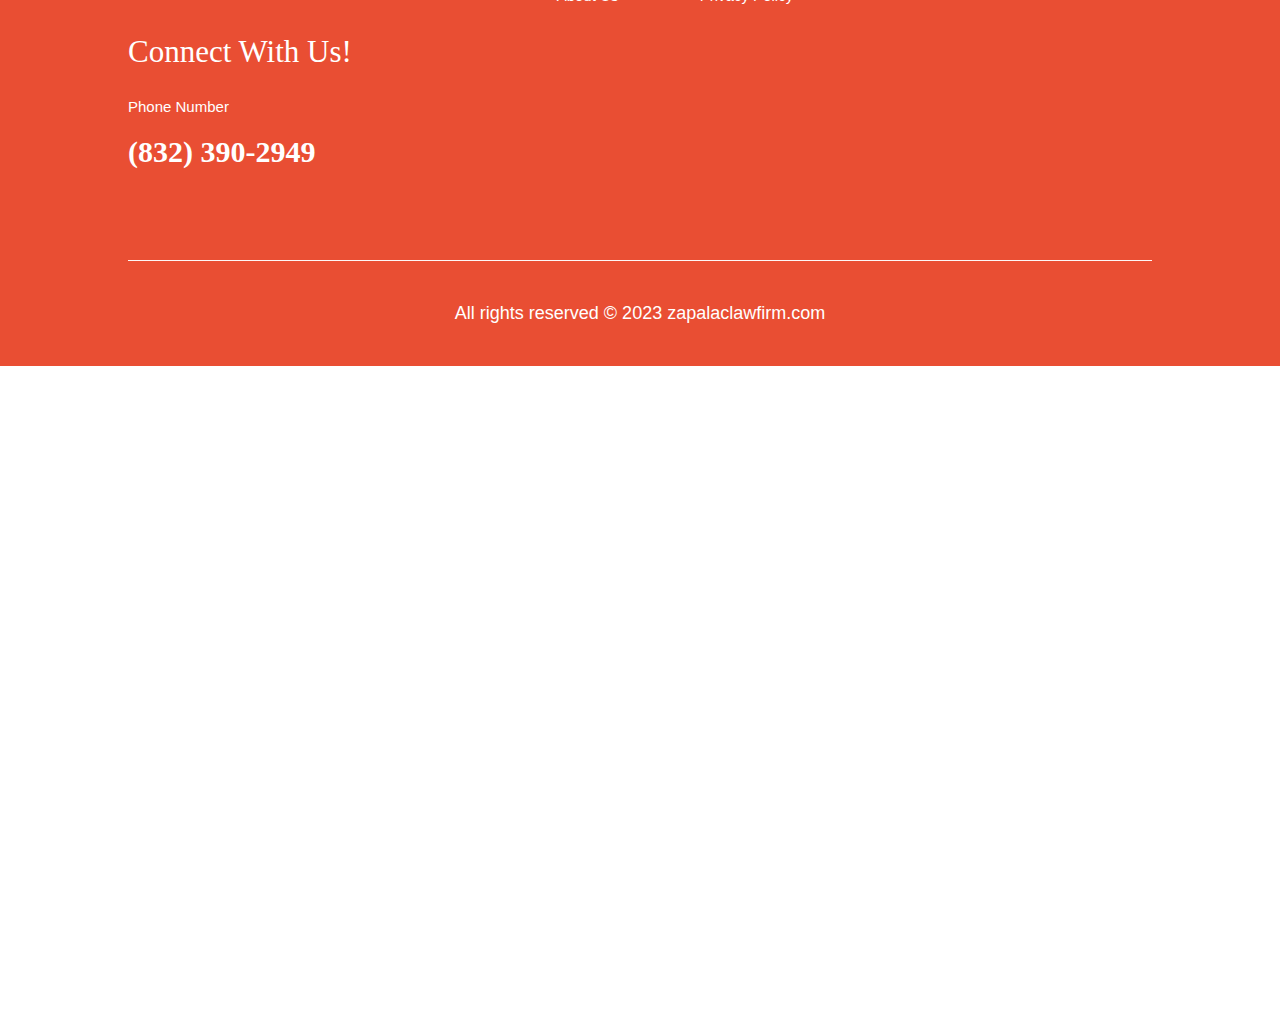
==== commit 59e539ae: "carousel almost finished" ====
--- a/option_1/index.html
+++ b/option_1/index.html
@@ -69,7 +69,7 @@
                 <button><a href="#" class="button">Free Consultation</a></button>
             </div>
             <img id="person" src="./src/dfdsfd-removebg-preview 1.png" alt="person smiling">
-            <form class="contact-form" action="">
+            <form id="formA" class="contact-form" action="">
                 <h3>Schedule your free <span class="red">Case Evaluation</span></h3>
                 <div class="form-name flex-center">
                     <div>
@@ -87,7 +87,7 @@
                 <input data-validator="email" type="email" id="email" name="email" required>
                 <label for="case">Please Describe Your Case*</label>
                 <textarea data-validator="text" name="case" id="case" cols="30" rows="10" required></textarea>
-                <p class="warning">Some text</p>
+                <p class="warning"></p>
                 <button class="send" type="submit">Send</button>
             </form>
         </section>
@@ -153,6 +153,7 @@
             </p>
             <h2>We Offer A Client Focused Approach</h2>
             <div class="carousel">
+                <button class="carousel__changer left-item">&lt;</button>
                 <div class="carousel-auto flex-center">
                     <div class="carousel-auto-child image">
                         <img src="./src/director-signing-documents-with-fashion-pen-high-quality-photo (1) 2.png"
@@ -169,10 +170,12 @@
                         <figcaption>Real Estate Law</figcaption>
                     </div>
                 </div>
-            </div>
-
-            <div class="nav-dot carousel-auto flex-center">
-                <span class="dot"></span>
+                <button class="carousel__changer right-item">&gt;</button>
+
+            </div>
+
+            <div class="nav-dot flex-center">
+                <span class="dot active-dot"></span>
                 <span class="dot"></span>
                 <span class="dot"></span>
             </div>
@@ -183,7 +186,7 @@
             </p>
             <h2>Caring for our clients and their caseshas been - and always will be - our firm's number one priority.
             </h2>
-            <div class="ratings carousel-auto flex-center">
+            <div class="ratings flex-center">
                 <div class="rating">
                     <h3 class="client">Jessica A.</h3>
                     <div class="stars">
@@ -221,7 +224,7 @@
             </div>
         </section>
         <section class="case-eval flex-center">
-            <form class="contact-form" action="">
+            <form id="formB" class="contact-form" action="">
                 <h3>Schedule your free <span class="red">Case Evaluation</span></h3>
                 <div class="form-name flex-center">
                     <div>
@@ -239,7 +242,7 @@
                 <input data-validator="email" type="email" id="email" name="email" required>
                 <label for="case">Please Describe Your Case*</label>
                 <textarea data-validator="text" name="case" id="case" cols="30" rows="10" required></textarea>
-                <p class="warning">Some text</p>
+                <p class="warning"></p>
                 <button class="send" type="submit">Send</button>
             </form>
         </section>
--- a/option_1/styles.css
+++ b/option_1/styles.css
@@ -415,22 +415,47 @@
 }
 
 .carousel {
-    gap: 3rem;
-    flex-wrap: nowrap;
+    position: relative;
+    overflow: hidden;
+    /* gap: 3rem;
+    flex-wrap: nowrap; */
 }
 
 /* custom class for auto scrolling image carousel*/
+.carousel__changer {
+    text-align: center;
+    position: absolute;
+    top: calc(50% - 3rem);
+    z-index: 99;
+    width: 5rem;
+    aspect-ratio: 1;
+    border-radius: 50%;
+    /* border: none !important; */
+}
+
+.left-item {
+    left: -5%;
+}
+
+.right-item {
+    right: -5%;
+}
+
 .carousel-auto {
-    overflow-x: scroll;
+    position: relative;
+    /* overflow-x: auto; */
     justify-content: flex-start;
     flex-wrap: nowrap;
     gap: 3rem;
     scroll-snap-type: x mandatory;
+
+    width: max-content;
+
 }
 
 .carousel-auto-child {
     scroll-snap-align: center;
-    flex-grow: 0;
+    flex-grow: 1;
     flex-shrink: 0;
     flex-basis: auto;
     width: 100%;
@@ -462,9 +487,13 @@
 .dot {
     width: 1.4rem;
     aspect-ratio: 1;
-    background: red;
+    background: var(--pop-color);
     margin: 0.5rem;
     border-radius: 50%;
+}
+
+.active-dot {
+    background: var(--dark-color);
 }
 
 .opinion {
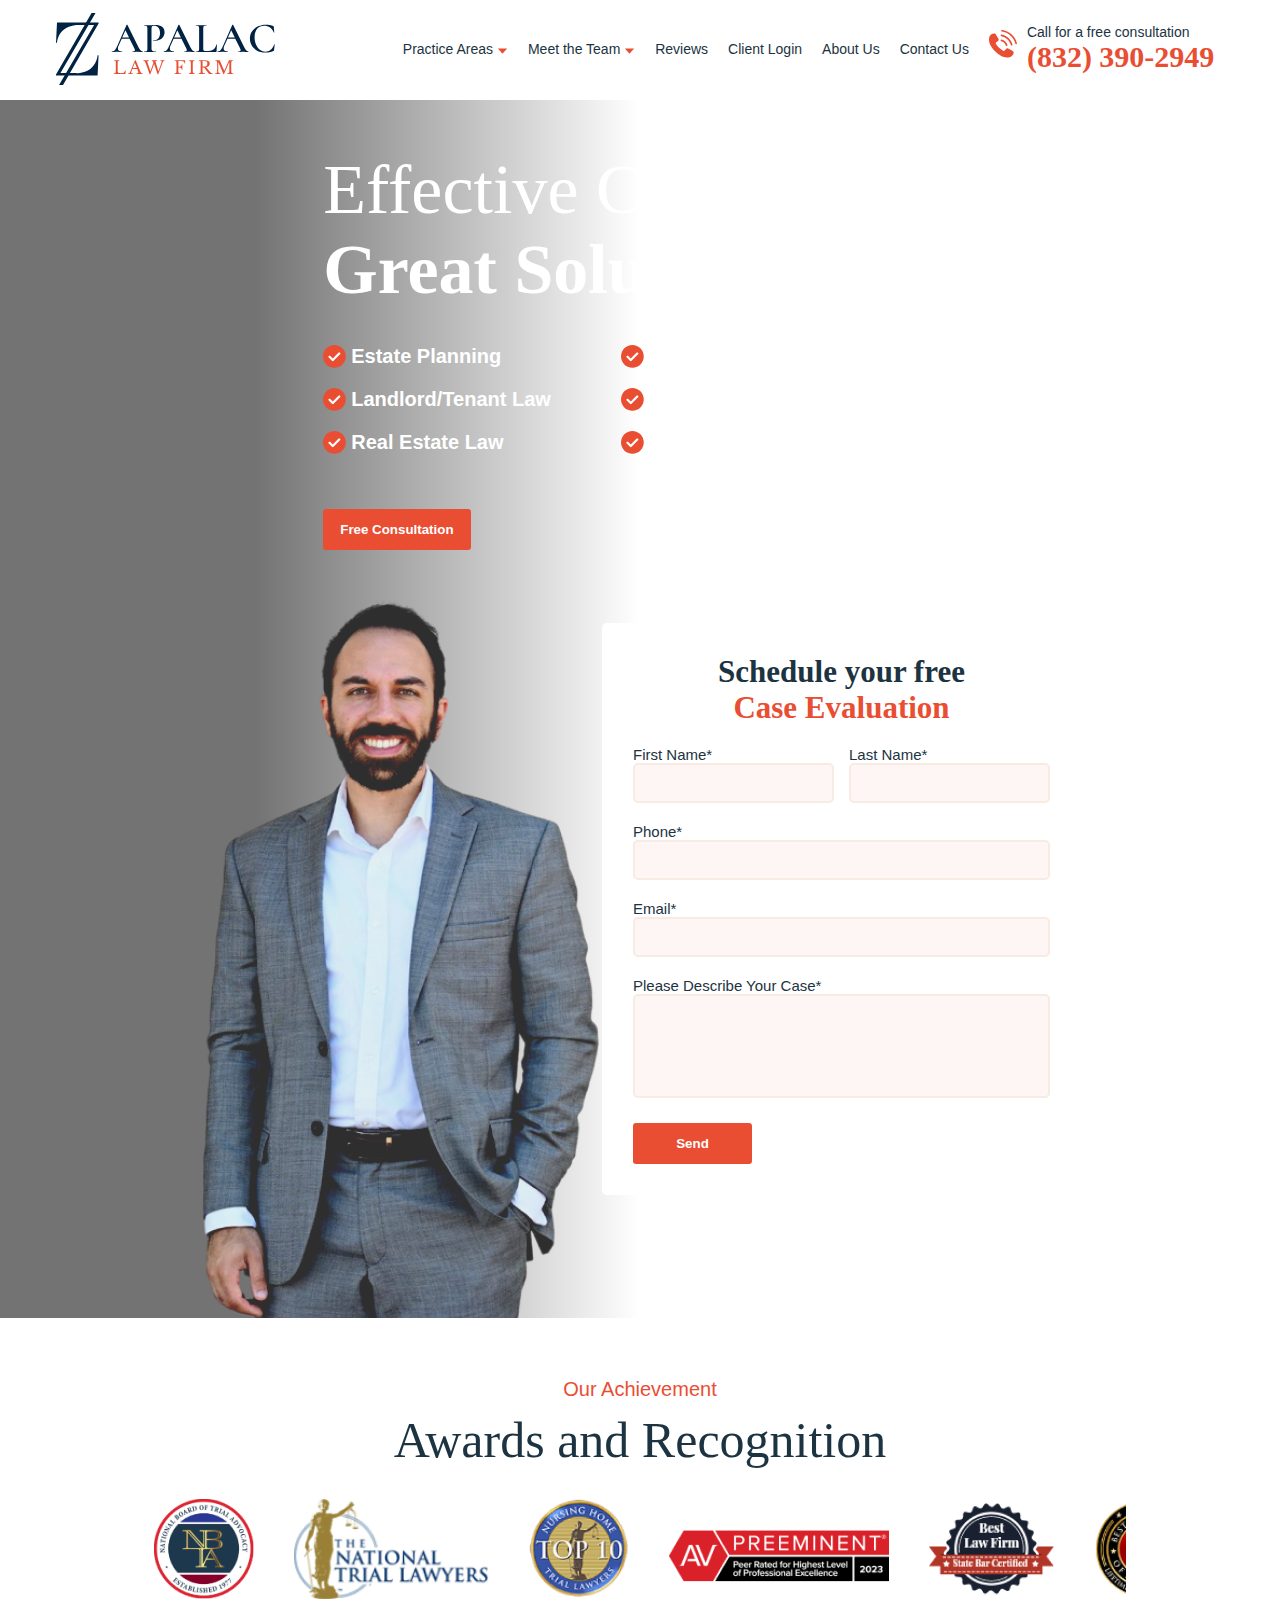
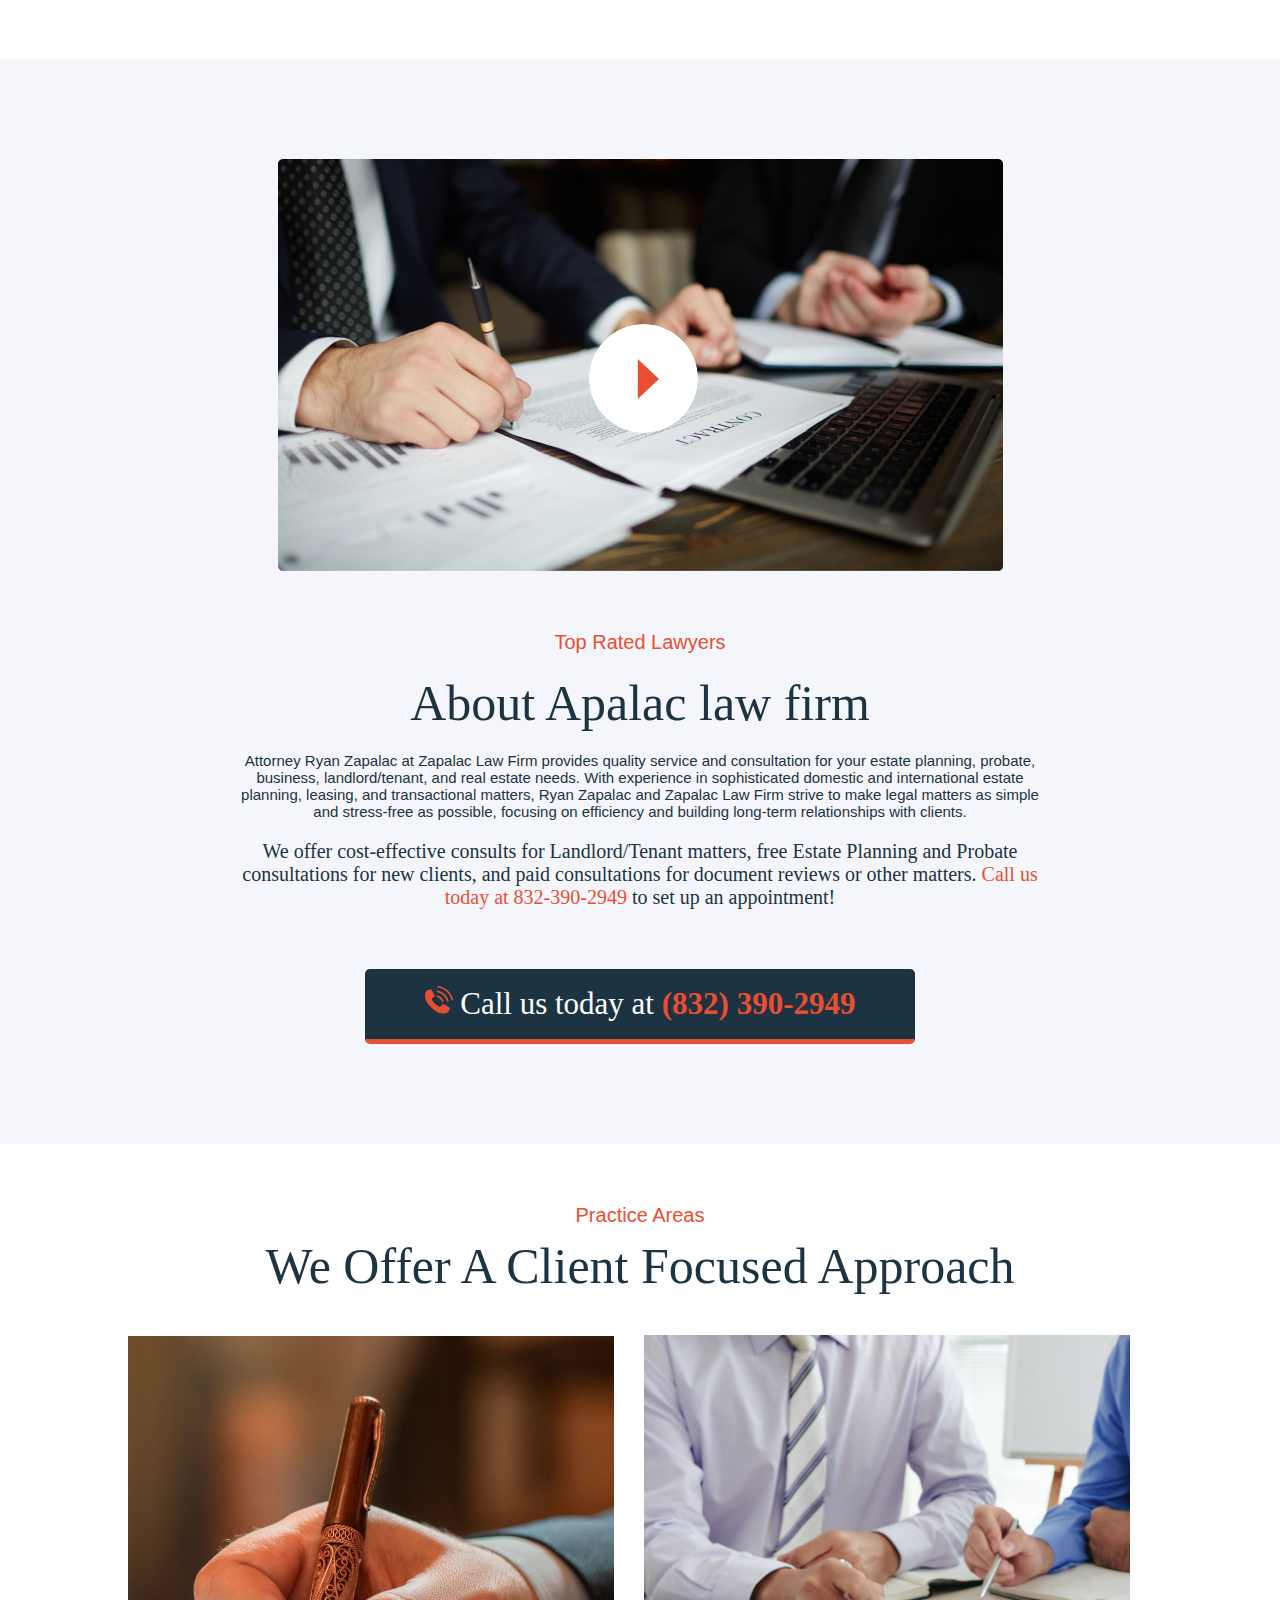
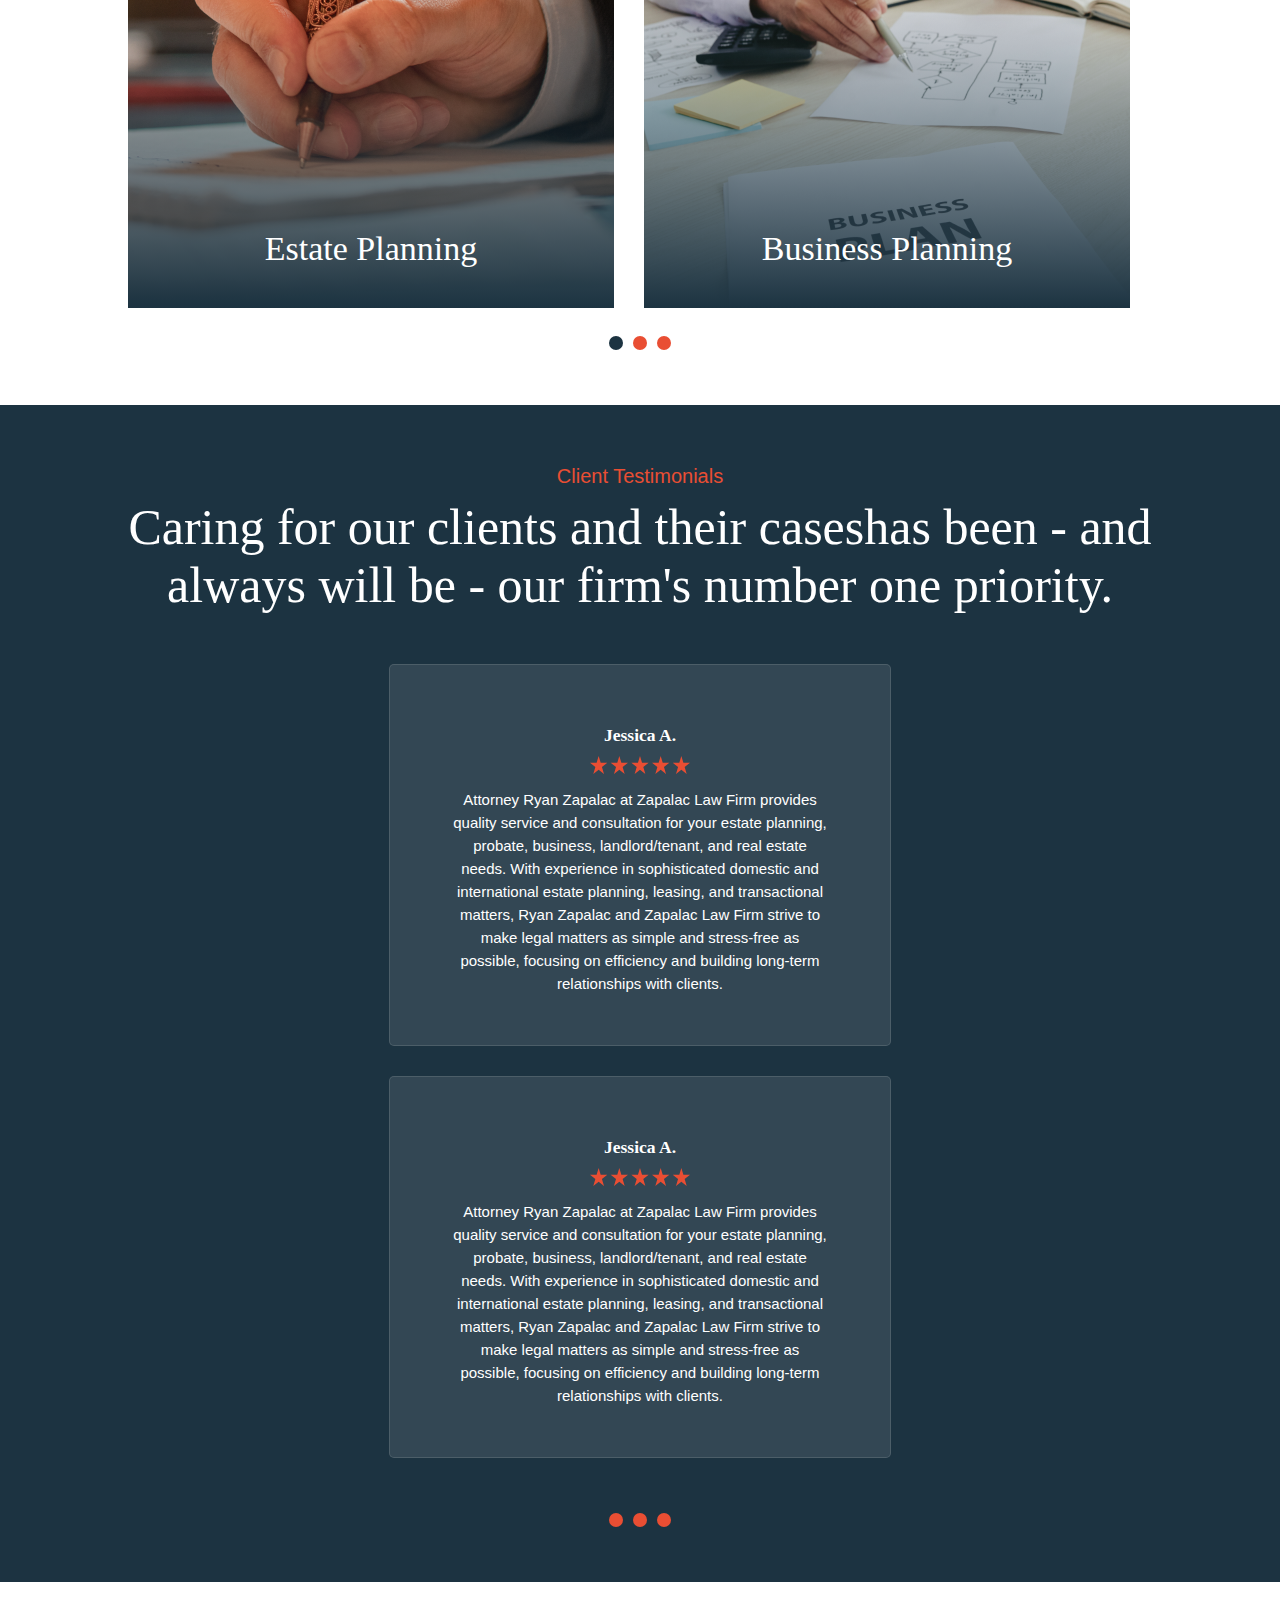
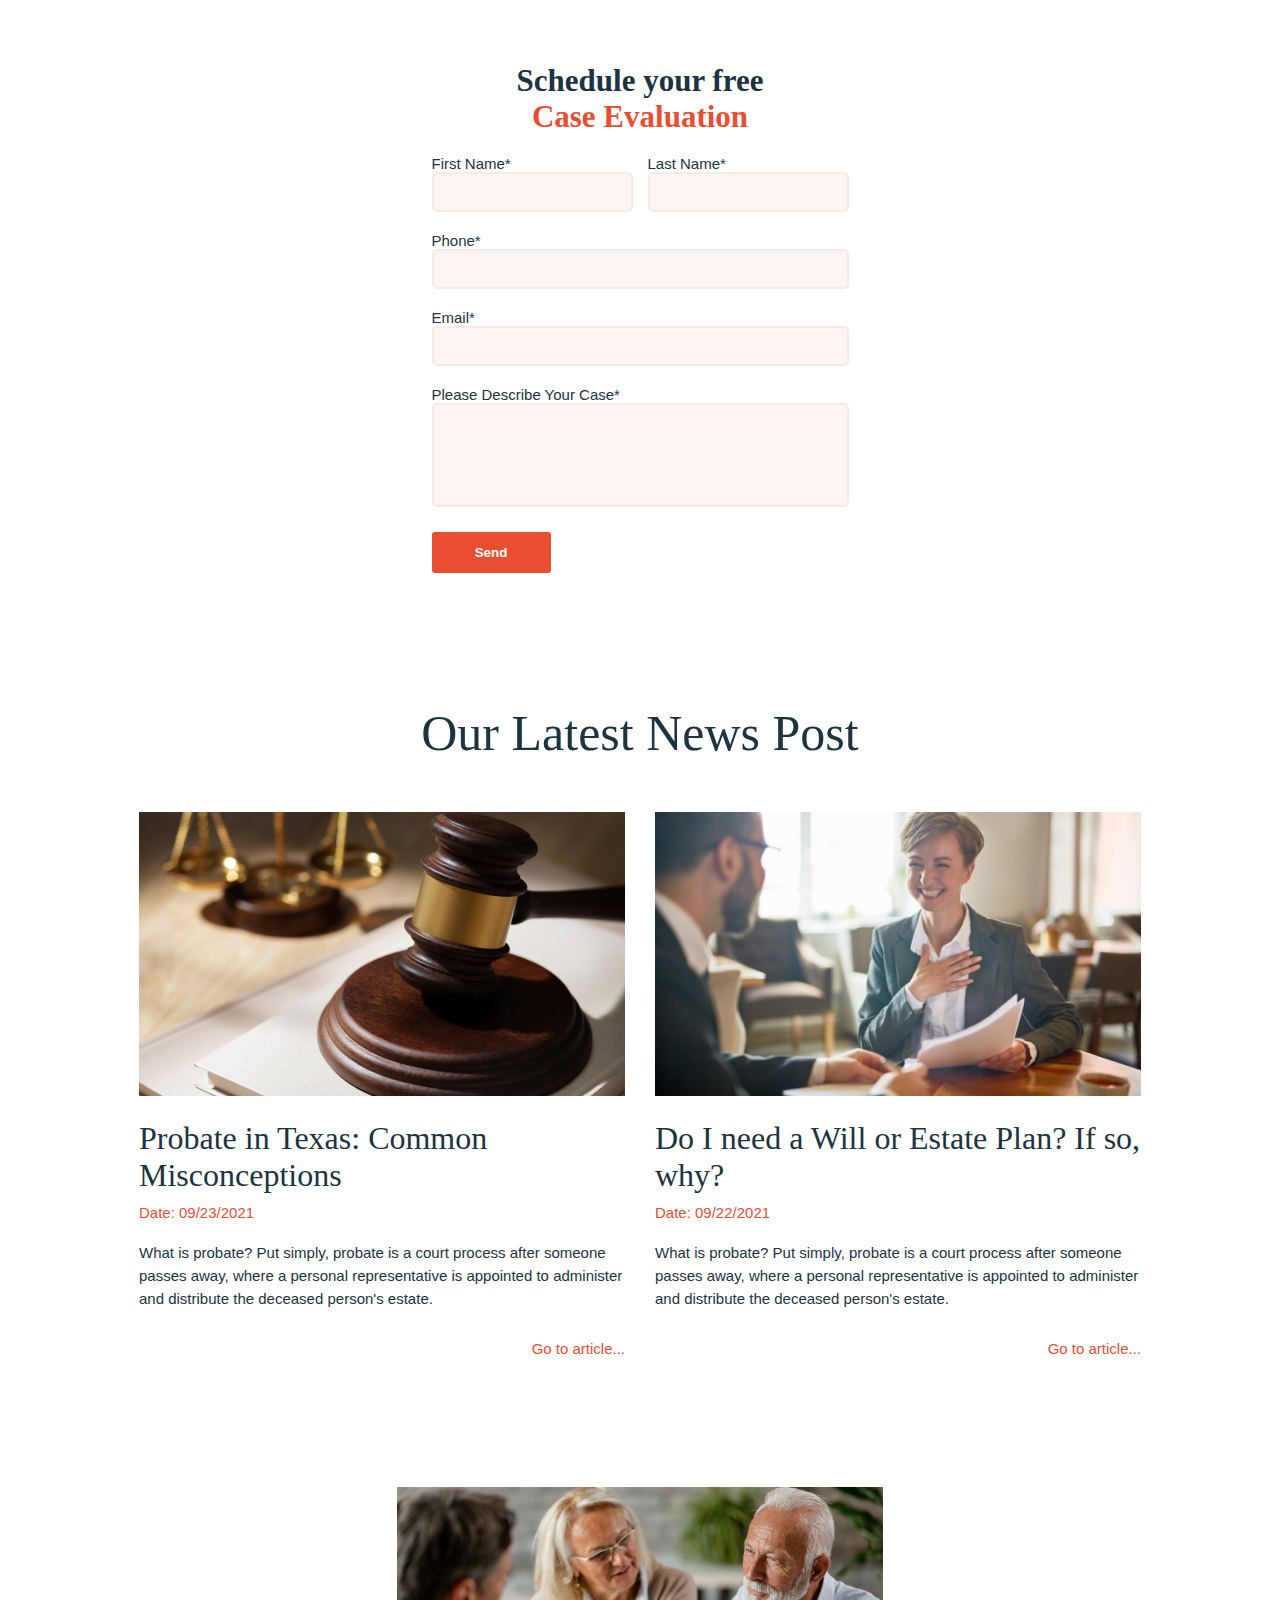
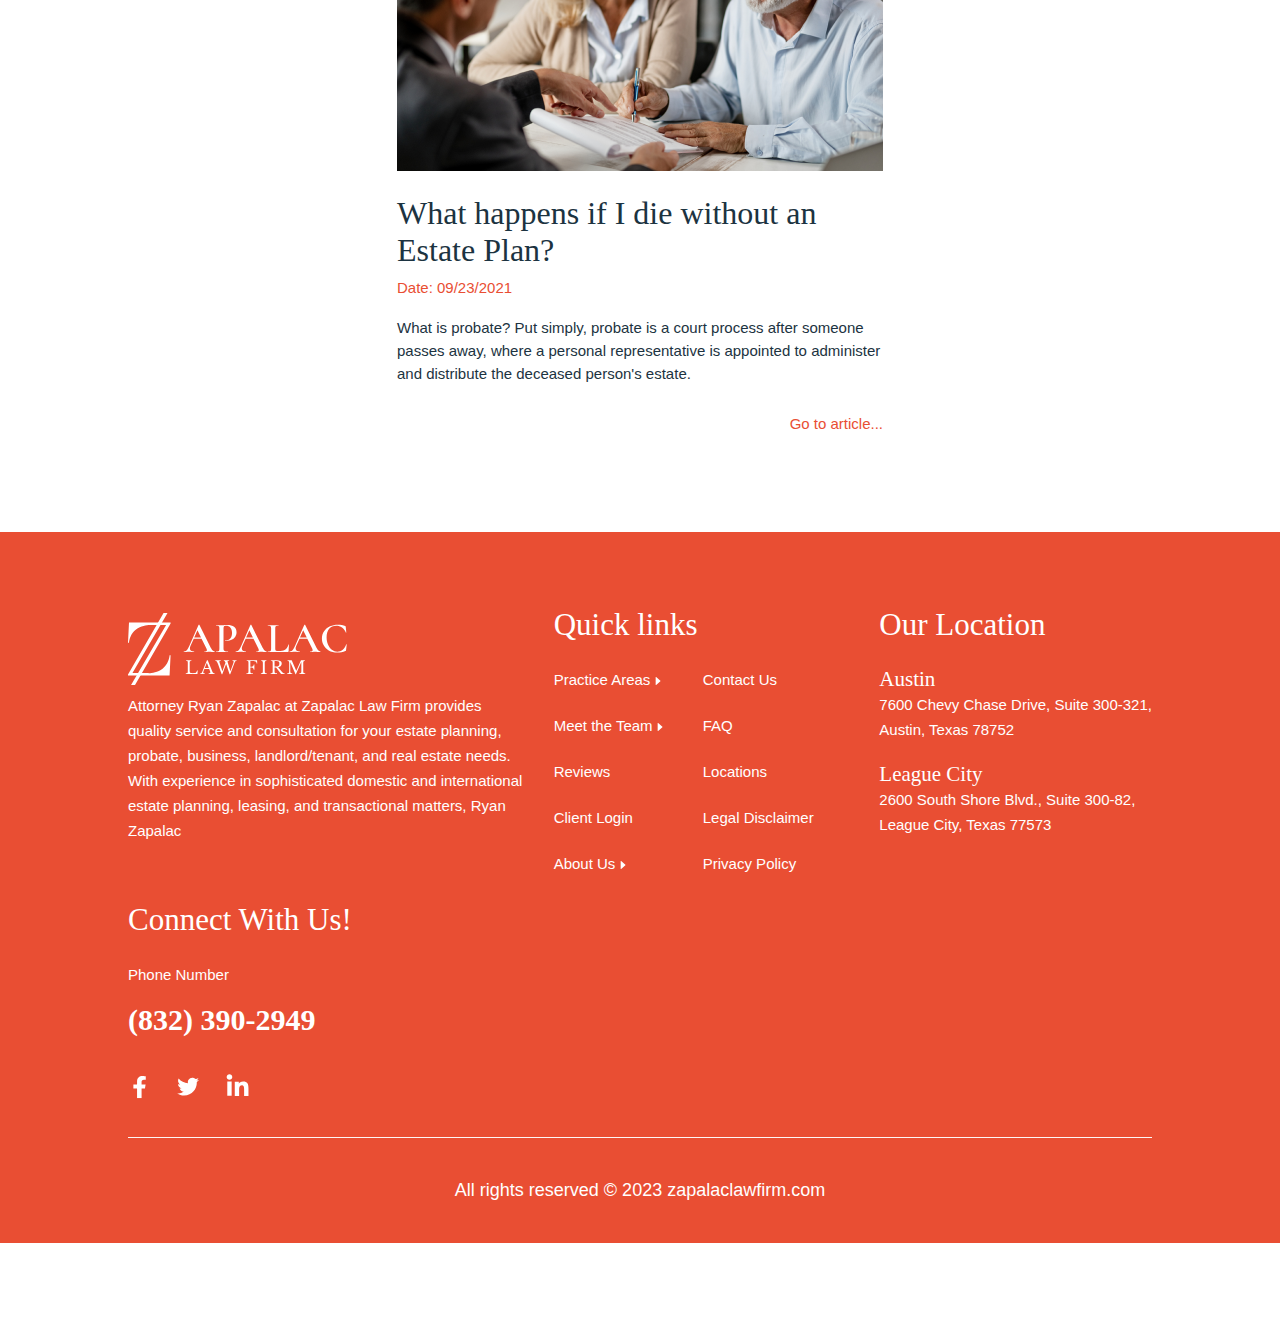
==== commit cd33afff: "carousel slider done, 768 & 480 screen added" ====
--- a/option_1/index.html
+++ b/option_1/index.html
@@ -11,7 +11,7 @@
 <body>
     <div class="main h-font">
         <header class="nav flex-center">
-            <a href="#home"><img id="logo" src="./src/apalac.svg" alt="zapalac logo"></a>
+            <a href="#home"><img class="logo" id="logo" src="./src/apalac.svg" alt="zapalac logo"></a>
             <ul id="nav-menu" class="detail-font flex-center">
                 <li class="flex-center"><a href="#">Practice Areas
                         <img src="./src/red-triangle.svg" class="arrow">
@@ -155,7 +155,7 @@
             <div class="carousel">
                 <button class="carousel__changer left-item">&lt;</button>
                 <div class="carousel-auto flex-center">
-                    <div class="carousel-auto-child image">
+                    <div class="carousel-auto-child current_slide image">
                         <img src="./src/director-signing-documents-with-fashion-pen-high-quality-photo (1) 2.png"
                             alt="signing document">
                         <figcaption>Estate Planning</figcaption>
@@ -287,7 +287,7 @@
         <section class="footer flex-center">
             <div class="footer-column flex-center">
                 <div class="footer-about">
-                    <img src="./src/apalac-2.svg" alt="logo">
+                    <img class="logo" src="./src/apalac-2.svg" alt="logo">
                     <p>
                         Attorney Ryan Zapalac at Zapalac Law Firm provides quality service and consultation for your
                         estate planning, probate, business, landlord/tenant, and real estate needs. With experience in
--- a/option_1/styles.css
+++ b/option_1/styles.css
@@ -82,6 +82,7 @@
 
 #nav-menu>li {
     flex-wrap: nowrap;
+    position: relative;
 }
 
 .submenu-container {
@@ -91,7 +92,7 @@
     position: absolute;
     display: none;
     border-radius: 1rem;
-    top: 7.1rem;
+    top: 4rem;
     z-index: 3;
 }
 
@@ -351,8 +352,6 @@
     left: 43%;
 }
 
-
-
 #circle {
     border-radius: 50%;
     width: 100%;
@@ -401,7 +400,8 @@
 }
 
 .cell-phone {
-    margin: 5rem 0;
+    margin: 5rem auto;
+    text-align: center;
     font-size: 3.1rem;
     color: var(--bg-primary);
     background-color: var(--dark-color);
@@ -417,12 +417,12 @@
 .carousel {
     position: relative;
     overflow: hidden;
-    /* gap: 3rem;
-    flex-wrap: nowrap; */
+    width: 100%;
 }
 
 /* custom class for auto scrolling image carousel*/
 .carousel__changer {
+    display: none;
     text-align: center;
     position: absolute;
     top: calc(50% - 3rem);
@@ -430,42 +430,30 @@
     width: 5rem;
     aspect-ratio: 1;
     border-radius: 50%;
-    /* border: none !important; */
-}
-
-.left-item {
-    left: -5%;
-}
-
-.right-item {
-    right: -5%;
 }
 
 .carousel-auto {
     position: relative;
-    /* overflow-x: auto; */
     justify-content: flex-start;
     flex-wrap: nowrap;
     gap: 3rem;
     scroll-snap-type: x mandatory;
-
     width: max-content;
-
+    transition: transform 0.5s ease-in-out;
 }
 
 .carousel-auto-child {
+    position: absolute;
     scroll-snap-align: center;
     flex-grow: 1;
     flex-shrink: 0;
     flex-basis: auto;
-    width: 100%;
+    height: 100%;
 }
 
 .image {
     padding: 4rem 0 2rem 0;
     position: relative;
-    min-width: 37.5rem;
-    max-width: 49rem;
 }
 
 .image>img,
@@ -506,11 +494,12 @@
 }
 
 .opinion h2 {
-    width: 59%;
+    min-width: 59%;
 }
 
 .ratings {
     padding: 5rem 0;
+    gap: 3rem;
 }
 
 .rating {
@@ -523,6 +512,7 @@
 
 .client-opinion,
 .posttext {
+
     line-height: 2.3rem;
 }
 
@@ -534,6 +524,10 @@
     background-image: url(src/european-style-roman-column-1920x1200\ 2.png);
     background-size: cover;
     background-repeat: no-repeat;
+}
+
+.posts {
+    gap: 3rem;
 }
 
 .post {
@@ -625,17 +619,17 @@
     font-size: 1.8rem;
 }
 
-@media only screen and (max-device-width: 480px) {
+@media only screen and (max-device-width: 768px) {
     html {
-        font-size: 55%;
+        font-size: 62.5%;
     }
 
     h1 {
+        font-size: 7rem;
+    }
+
+    h2 {
         font-size: 5rem;
-    }
-
-    h2 {
-        font-size: 4rem;
     }
 
     button {
@@ -720,7 +714,7 @@
         width: 3rem;
     }
 
-    #logo {
+    .logo {
         width: 20rem;
     }
 
@@ -755,7 +749,6 @@
 
     .awards img {
         padding: 1rem;
-
     }
 
     .awards div {
@@ -773,6 +766,22 @@
         padding: 2rem;
     }
 
+    .carousel-auto {
+        gap: 0;
+    }
+
+    .carousel__changer {
+        display: block;
+    }
+
+    .left-item {
+        left: 0;
+    }
+
+    .right-item {
+        right: 0;
+    }
+
     .image {
         padding: 2rem 0;
     }
@@ -810,8 +819,42 @@
 
 }
 
-@media only screen and (device-width: 768px) {}
-
-@media only screen and (min-device-width: 481px) and (max-device-width: 1024px) and (orientation:portrait) {}
-
-@media only screen and (min-device-width: 481px) and (max-device-width: 1024px) and (orientation:landscape) {}+@media only screen and (max-device-width: 480px) {
+    html {
+        font-size: 55%;
+    }
+
+    h1 {
+        font-size: 5rem;
+    }
+
+    h2 {
+        font-size: 3.5rem;
+    }
+
+    h3 {
+        font-size: 2.4rem;
+    }
+
+    button {
+        font-size: 1.5rem;
+    }
+
+    section {
+        padding: 3rem 4%;
+    }
+
+    .solutions {
+        padding: 1.5rem 0;
+    }
+
+    .solutions li {
+        padding: 0.5rem 0;
+        font-size: 1.8rem;
+    }
+
+    figcaption {
+        bottom: 3.6%;
+        font-size: 3rem;
+    }
+}